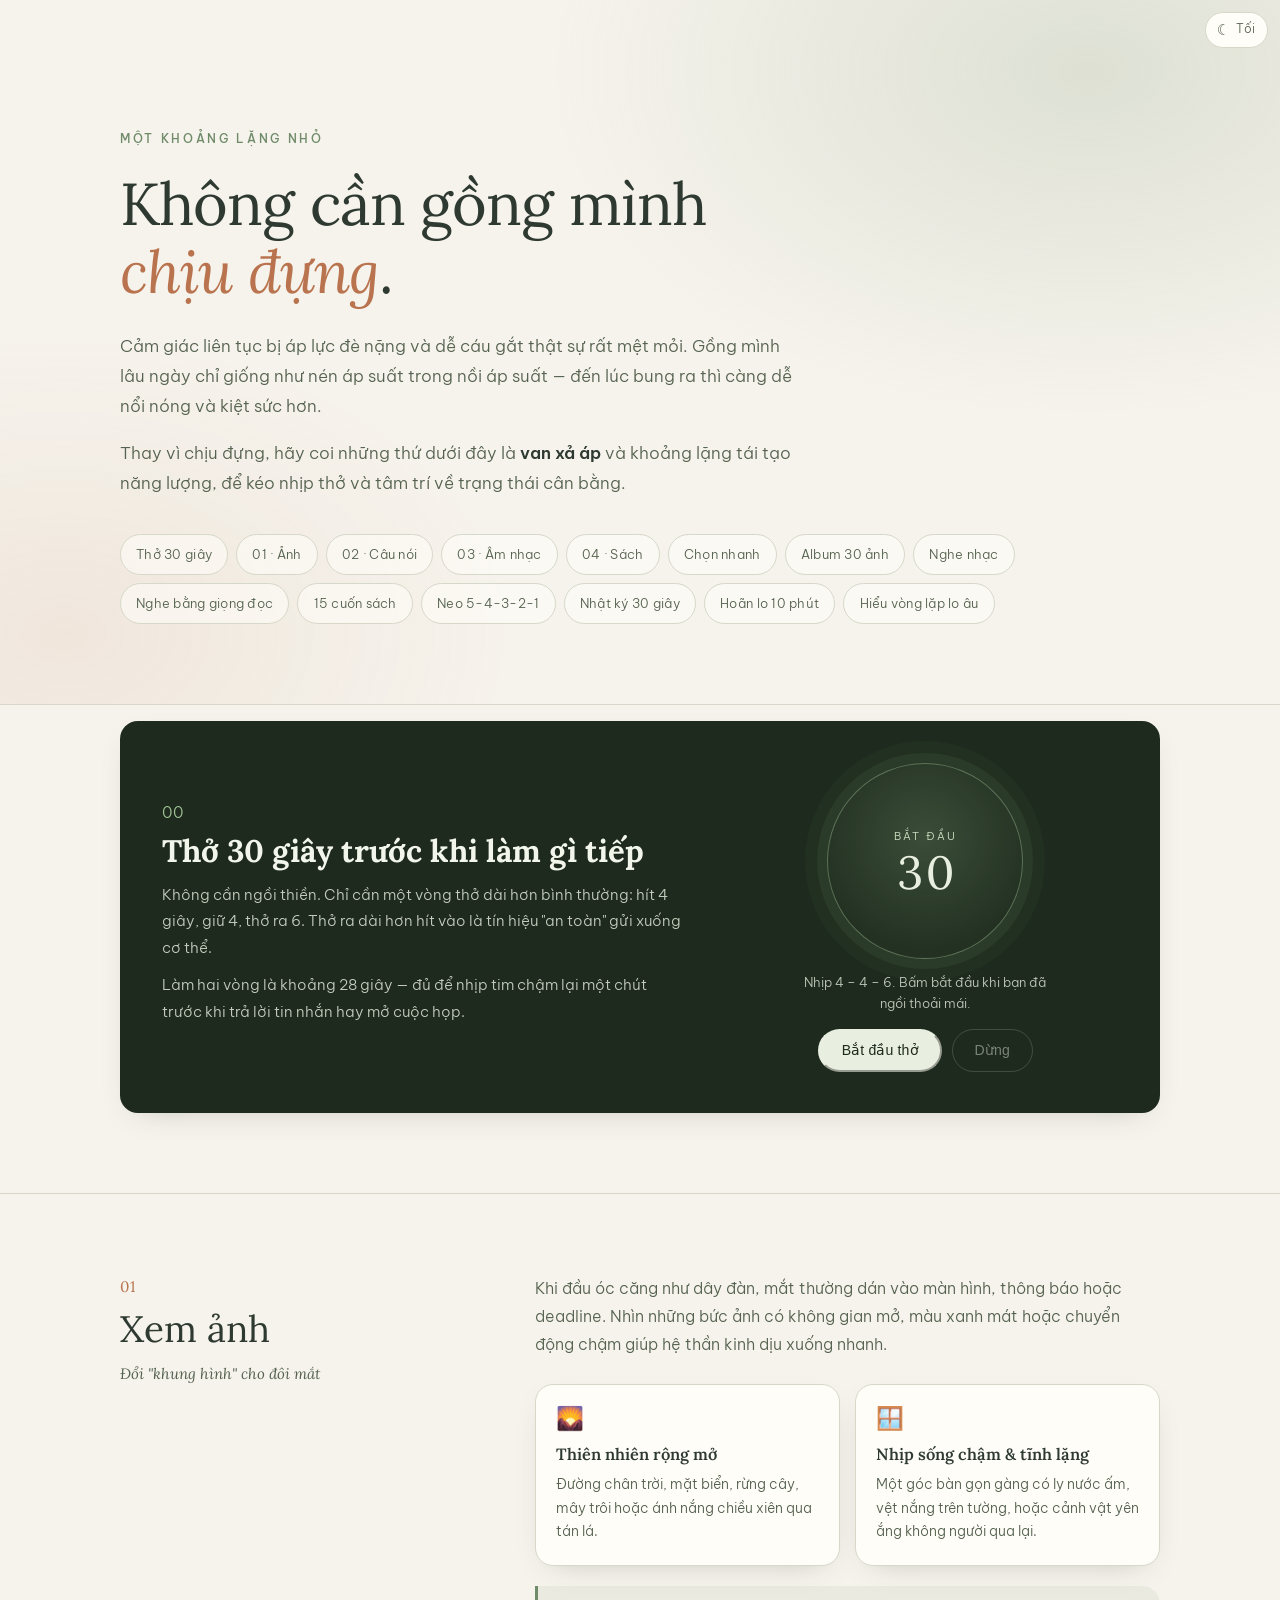
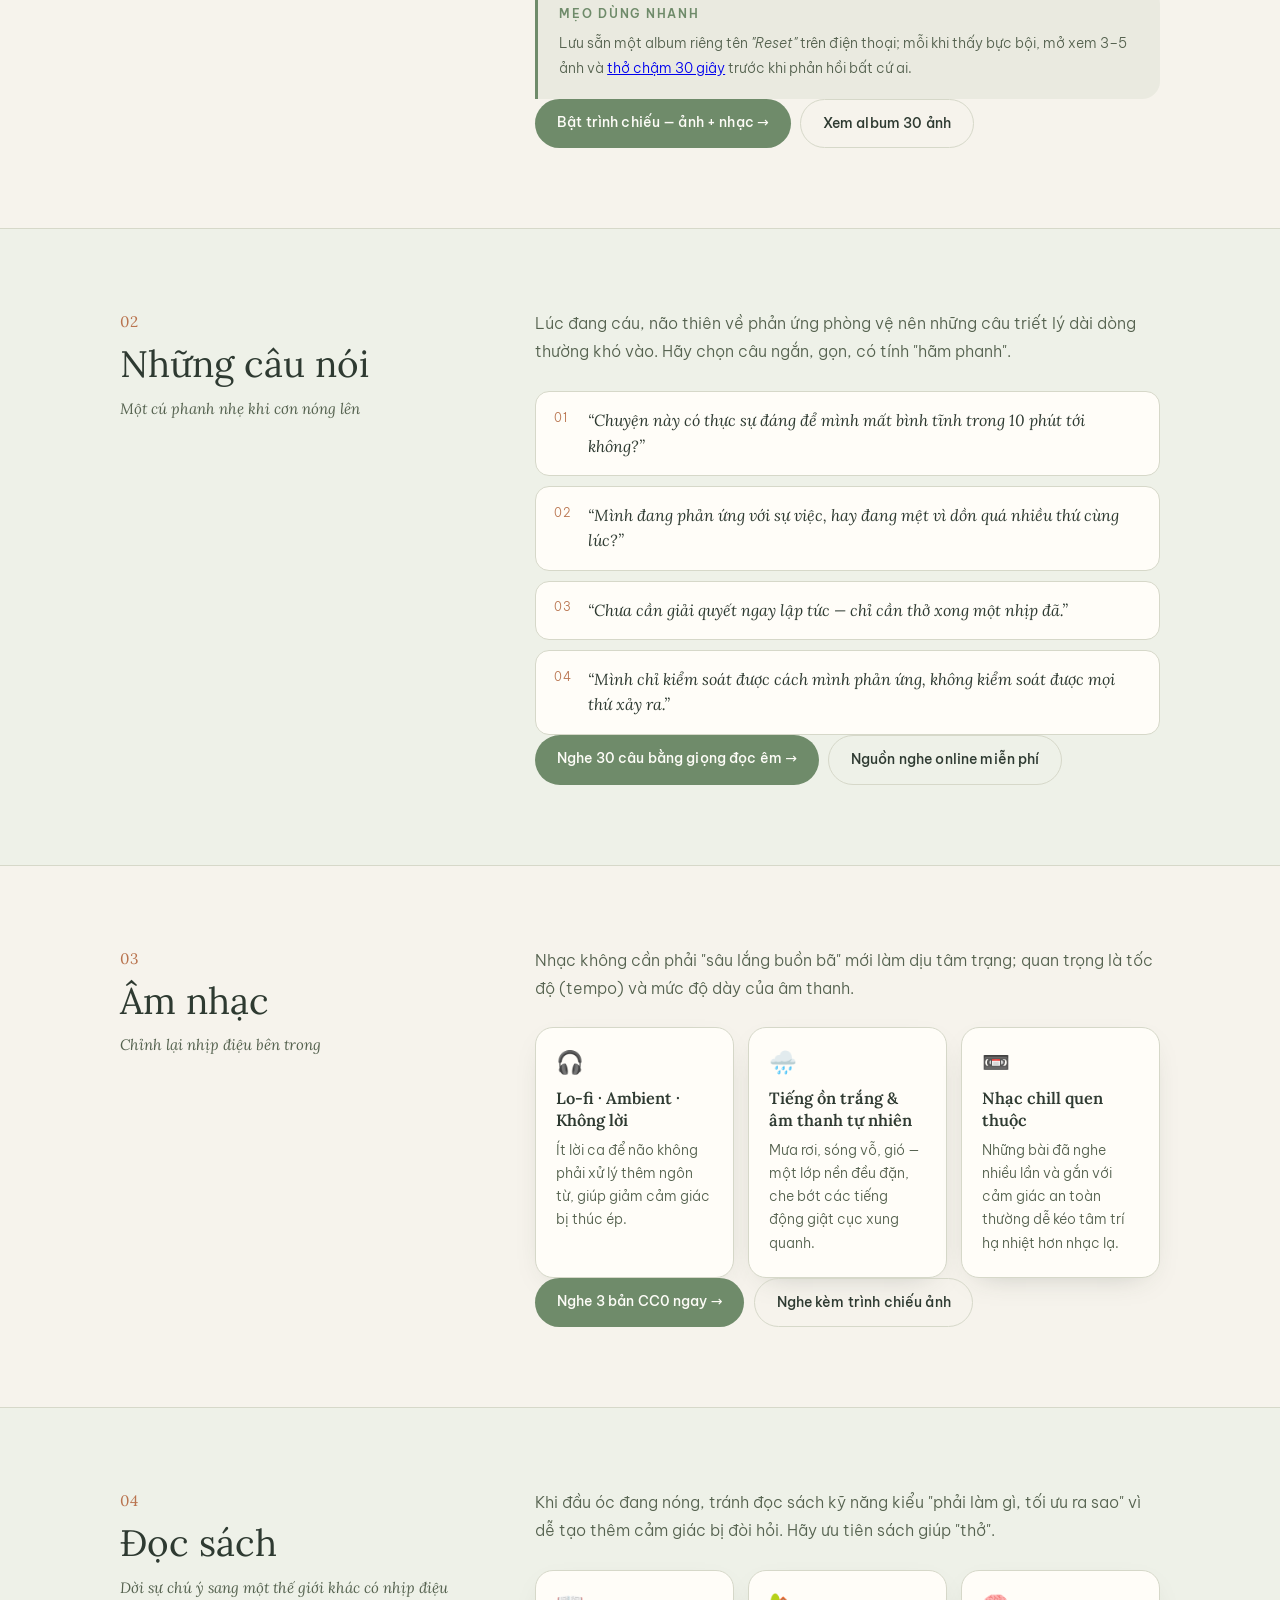
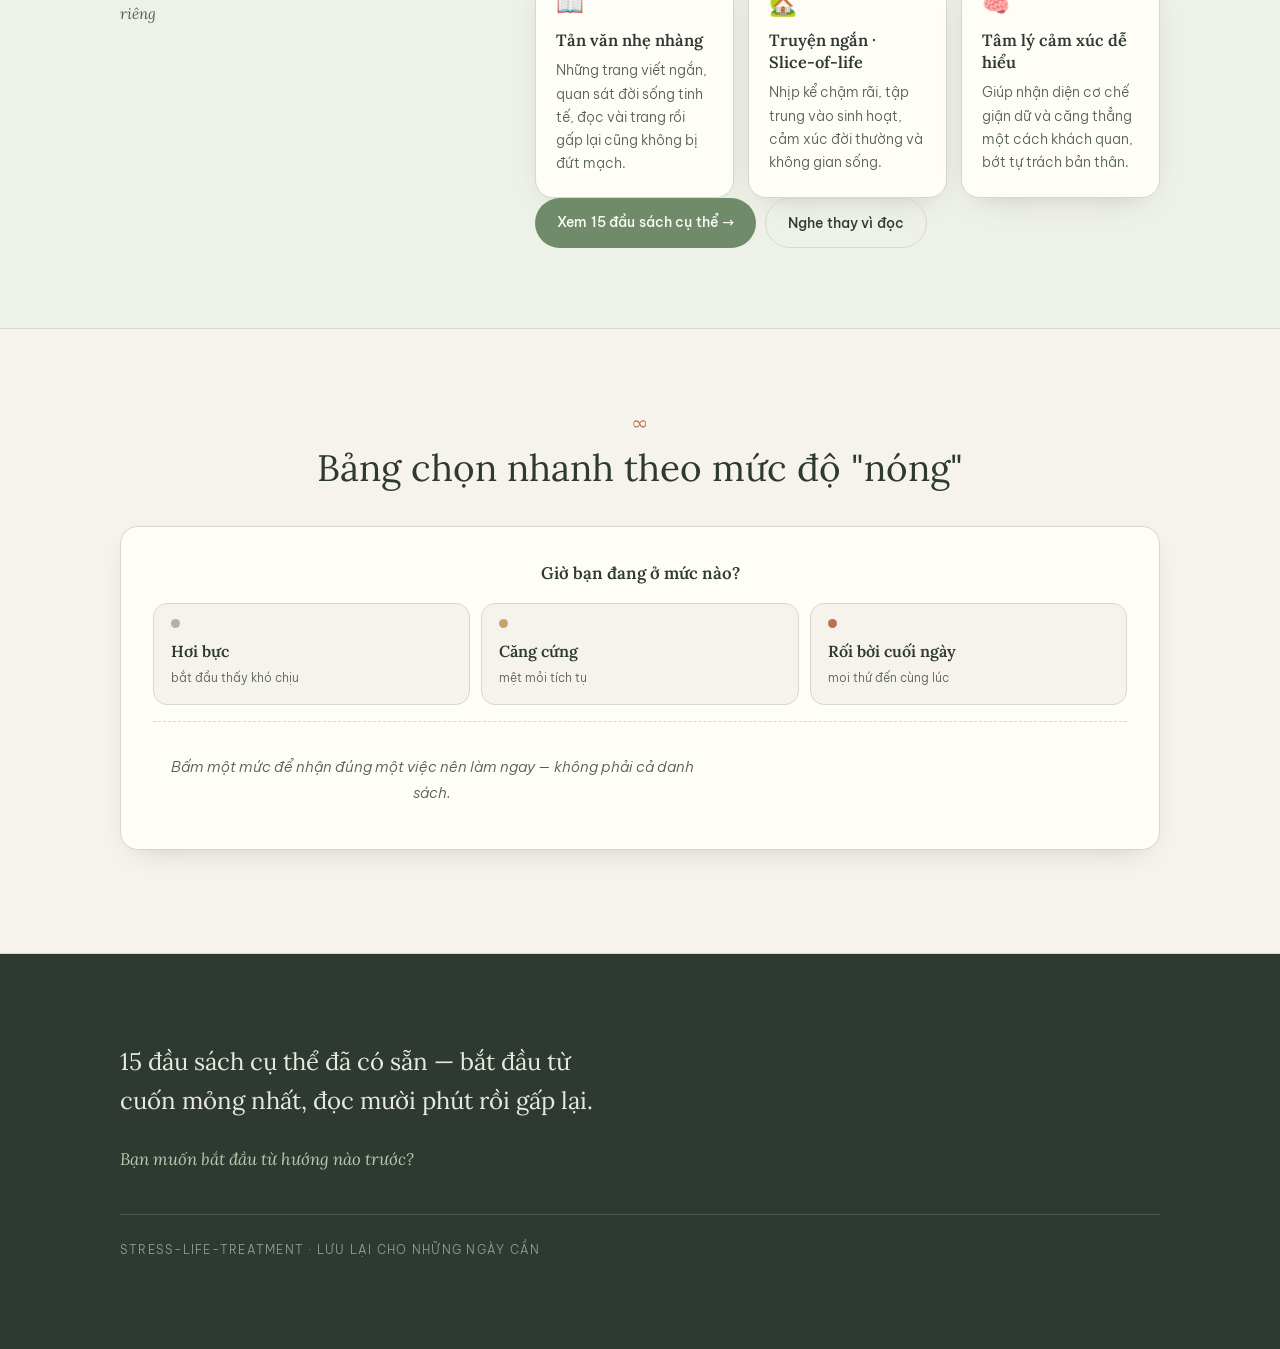
==== index.html @ c9728191 "Explain the anxiety loop, and which worries are worth acting on Trang giải thích lo bình thường khác" ====
<!DOCTYPE html>
<html lang="vi">
<head>
  <meta charset="UTF-8" />
  <meta name="viewport" content="width=device-width, initial-scale=1" />
  <title>Hạ nhiệt — 4 cách dịu lại khi áp lực đè nặng</title>
  <meta name="description" content="Ảnh, câu nói, âm nhạc và sách — bốn van xả áp nhẹ nhàng cho những ngày căng thẳng, dễ cáu gắt." />
  <link rel="icon" href="favicon.svg" type="image/svg+xml" />
  <link rel="canonical" href="https://lamminhthien.github.io/stress-life-treatment/" />
  <meta property="og:type" content="website" />
  <meta property="og:site_name" content="Hạ nhiệt" />
  <meta property="og:locale" content="vi_VN" />
  <meta property="og:title" content="Hạ nhiệt — 4 cách dịu lại khi áp lực đè nặng" />
  <meta property="og:description" content="Ảnh, câu nói, âm nhạc và sách — bốn van xả áp nhẹ nhàng cho những ngày căng thẳng, dễ cáu gắt." />
  <meta property="og:url" content="https://lamminhthien.github.io/stress-life-treatment/" />
  <meta property="og:image" content="https://lamminhthien.github.io/stress-life-treatment/og-image.png" />
  <meta property="og:image:width" content="1200" />
  <meta property="og:image:height" content="630" />
  <meta property="og:image:alt" content="Dấu chân trên bãi biển lúc chiều, phủ lớp tối nhẹ ở chân ảnh." />
  <meta name="twitter:card" content="summary_large_image" />
  <meta name="twitter:title" content="Hạ nhiệt — 4 cách dịu lại khi áp lực đè nặng" />
  <meta name="twitter:description" content="Ảnh, câu nói, âm nhạc và sách — bốn van xả áp nhẹ nhàng cho những ngày căng thẳng, dễ cáu gắt." />
  <meta name="twitter:image" content="https://lamminhthien.github.io/stress-life-treatment/og-image.png" />
  <script>
    (function () {
      var d = document.documentElement;
      d.className += " js";
      try {
        var t = localStorage.getItem("theme");
        if (t === "dark" || t === "light") d.setAttribute("data-theme", t);
      } catch (e) {}
    })();
  </script>
  <link rel="preconnect" href="https://fonts.googleapis.com" />
  <link rel="preconnect" href="https://fonts.gstatic.com" crossorigin />
  <link href="https://fonts.googleapis.com/css2?family=Lora:ital,wght@0,400;0,600;1,400&family=Be+Vietnam+Pro:wght@300;400;500;600&display=swap" rel="stylesheet" />
  <link rel="stylesheet" href="styles.css" />
</head>
<body>
  <a class="skip" href="#main">Tới nội dung</a>

  <button class="theme-toggle" type="button" data-theme-toggle aria-pressed="false" aria-label="Chuyển sang giao diện tối" title="Giao diện sáng đang bật">
    <span class="theme-icon" aria-hidden="true">☾</span>
    <span class="theme-text">Tối</span>
  </button>

  <header class="hero">
    <div class="wrap">
      <p class="eyebrow">Một khoảng lặng nhỏ</p>
      <h1>Không cần gồng mình<br /><em>chịu đựng</em>.</h1>
      <p class="lede">
        Cảm giác liên tục bị áp lực đè nặng và dễ cáu gắt thật sự rất mệt mỏi.
        Gồng mình lâu ngày chỉ giống như nén áp suất trong nồi áp suất — đến lúc bung ra
        thì càng dễ nổi nóng và kiệt sức hơn.
      </p>
      <p class="lede">
        Thay vì chịu đựng, hãy coi những thứ dưới đây là <strong>van xả áp</strong> và
        khoảng lặng tái tạo năng lượng, để kéo nhịp thở và tâm trí về trạng thái cân bằng.
      </p>
      <nav class="jump" aria-label="Mục lục">
        <a href="#tho">Thở 30 giây</a>
        <a href="#anh">01 · Ảnh</a>
        <a href="#cau-noi">02 · Câu nói</a>
        <a href="#nhac">03 · Âm nhạc</a>
        <a href="#sach">04 · Sách</a>
        <a href="#chon-nhanh">Chọn nhanh</a>
        <a href="album.html">Album 30 ảnh</a>
        <a href="music.html">Nghe nhạc</a>
        <a href="listen.html">Nghe bằng giọng đọc</a>
        <a href="books.html">15 cuốn sách</a>
        <a href="grounding.html">Neo 5-4-3-2-1</a>
        <a href="nhat-ky.html">Nhật ký 30 giây</a>
        <a href="hoan-lo.html">Hoãn lo 10 phút</a>
        <a href="hieu-lo-au.html">Hiểu vòng lặp lo âu</a>
      </nav>
    </div>
  </header>

  <main id="main">
    <section id="tho" class="section breath-section">
      <div class="wrap">
        <div class="breath-card" data-breath>
          <div class="breath-copy">
            <span class="num">00</span>
            <h2>Thở 30 giây trước khi làm gì tiếp</h2>
            <p>
              Không cần ngồi thiền. Chỉ cần một vòng thở dài hơn bình thường: hít 4 giây,
              giữ 4, thở ra 6. Thở ra dài hơn hít vào là tín hiệu "an toàn" gửi xuống cơ thể.
            </p>
            <p class="breath-hint">
              Làm hai vòng là khoảng 28 giây — đủ để nhịp tim chậm lại một chút trước khi
              trả lời tin nhắn hay mở cuộc họp.
            </p>
          </div>

          <div class="breath-stage">
            <div class="breath-circle" data-breath-circle data-phase="rest" aria-hidden="true">
              <span class="breath-word" data-breath-word>Bắt đầu</span>
              <span class="breath-count" data-breath-count>30</span>
            </div>
            <p class="breath-phase" data-breath-phase role="status" aria-live="polite">
              Nhịp 4 – 4 – 6. Bấm bắt đầu khi bạn đã ngồi thoải mái.
            </p>
            <div class="breath-actions">
              <button class="btn" type="button" data-breath-start>Bắt đầu thở</button>
              <button class="btn btn-soft" type="button" data-breath-stop disabled>Dừng</button>
            </div>
            <p class="breath-fallback">
              Không dùng được nút? Cứ đếm trong đầu: hít 4 — giữ 4 — thở 6, hai lần là đủ.
            </p>
          </div>
        </div>
      </div>
    </section>

    <section id="anh" class="section">
      <div class="wrap grid">
        <div class="section-head">
          <span class="num">01</span>
          <h2>Xem ảnh</h2>
          <p class="sub">Đổi "khung hình" cho đôi mắt</p>
        </div>
        <div class="section-body">
          <p>
            Khi đầu óc căng như dây đàn, mắt thường dán vào màn hình, thông báo hoặc deadline.
            Nhìn những bức ảnh có không gian mở, màu xanh mát hoặc chuyển động chậm giúp
            hệ thần kinh dịu xuống nhanh.
          </p>
          <ul class="cards">
            <li class="card">
              <span class="icon" aria-hidden="true">🌄</span>
              <h3>Thiên nhiên rộng mở</h3>
              <p>Đường chân trời, mặt biển, rừng cây, mây trôi hoặc ánh nắng chiều xiên qua tán lá.</p>
            </li>
            <li class="card">
              <span class="icon" aria-hidden="true">🪟</span>
              <h3>Nhịp sống chậm &amp; tĩnh lặng</h3>
              <p>Một góc bàn gọn gàng có ly nước ấm, vệt nắng trên tường, hoặc cảnh vật yên ắng không người qua lại.</p>
            </li>
          </ul>
          <aside class="tip">
            <strong>Mẹo dùng nhanh</strong>
            <p>
              Lưu sẵn một album riêng tên <em>"Reset"</em> trên điện thoại; mỗi khi thấy bực bội,
              mở xem 3–5 ảnh và <a href="#tho">thở chậm 30 giây</a> trước khi phản hồi bất cứ ai.
            </p>
          </aside>
          <p class="album-cta">
            <a class="btn" href="gallery.html">Bật trình chiếu — ảnh + nhạc →</a>
            <a class="btn btn-soft" href="album.html">Xem album 30 ảnh</a>
          </p>
        </div>
      </div>
    </section>

    <section id="cau-noi" class="section alt">
      <div class="wrap grid">
        <div class="section-head">
          <span class="num">02</span>
          <h2>Những câu nói</h2>
          <p class="sub">Một cú phanh nhẹ khi cơn nóng lên</p>
        </div>
        <div class="section-body">
          <p>
            Lúc đang cáu, não thiên về phản ứng phòng vệ nên những câu triết lý dài dòng thường
            khó vào. Hãy chọn câu ngắn, gọn, có tính "hãm phanh".
          </p>
          <ul class="quotes">
            <li>“Chuyện này có thực sự đáng để mình mất bình tĩnh trong 10 phút tới không?”</li>
            <li>“Mình đang phản ứng với sự việc, hay đang mệt vì dồn quá nhiều thứ cùng lúc?”</li>
            <li>“Chưa cần giải quyết ngay lập tức — chỉ cần thở xong một nhịp đã.”</li>
            <li>“Mình chỉ kiểm soát được cách mình phản ứng, không kiểm soát được mọi thứ xảy ra.”</li>
          </ul>
          <p class="album-cta">
            <a class="btn" href="listen.html">Nghe 30 câu bằng giọng đọc êm →</a>
            <a class="btn btn-soft" href="listen.html#nguon-nghe">Nguồn nghe online miễn phí</a>
          </p>
        </div>
      </div>
    </section>

    <section id="nhac" class="section">
      <div class="wrap grid">
        <div class="section-head">
          <span class="num">03</span>
          <h2>Âm nhạc</h2>
          <p class="sub">Chỉnh lại nhịp điệu bên trong</p>
        </div>
        <div class="section-body">
          <p>
            Nhạc không cần phải "sâu lắng buồn bã" mới làm dịu tâm trạng; quan trọng là
            tốc độ (tempo) và mức độ dày của âm thanh.
          </p>
          <ul class="cards three">
            <li class="card">
              <span class="icon" aria-hidden="true">🎧</span>
              <h3>Lo-fi · Ambient · Không lời</h3>
              <p>Ít lời ca để não không phải xử lý thêm ngôn từ, giúp giảm cảm giác bị thúc ép.</p>
            </li>
            <li class="card">
              <span class="icon" aria-hidden="true">🌧️</span>
              <h3>Tiếng ồn trắng &amp; âm thanh tự nhiên</h3>
              <p>Mưa rơi, sóng vỗ, gió — một lớp nền đều đặn, che bớt các tiếng động giật cục xung quanh.</p>
            </li>
            <li class="card">
              <span class="icon" aria-hidden="true">📼</span>
              <h3>Nhạc chill quen thuộc</h3>
              <p>Những bài đã nghe nhiều lần và gắn với cảm giác an toàn thường dễ kéo tâm trí hạ nhiệt hơn nhạc lạ.</p>
            </li>
          </ul>
          <p class="album-cta">
            <a class="btn" href="music.html">Nghe 3 bản CC0 ngay →</a>
            <a class="btn btn-soft" href="gallery.html">Nghe kèm trình chiếu ảnh</a>
          </p>
        </div>
      </div>
    </section>

    <section id="sach" class="section alt">
      <div class="wrap grid">
        <div class="section-head">
          <span class="num">04</span>
          <h2>Đọc sách</h2>
          <p class="sub">Dời sự chú ý sang một thế giới khác có nhịp điệu riêng</p>
        </div>
        <div class="section-body">
          <p>
            Khi đầu óc đang nóng, tránh đọc sách kỹ năng kiểu "phải làm gì, tối ưu ra sao" vì
            dễ tạo thêm cảm giác bị đòi hỏi. Hãy ưu tiên sách giúp "thở".
          </p>
          <ul class="cards three">
            <li class="card">
              <span class="icon" aria-hidden="true">📖</span>
              <h3>Tản văn nhẹ nhàng</h3>
              <p>Những trang viết ngắn, quan sát đời sống tinh tế, đọc vài trang rồi gấp lại cũng không bị đứt mạch.</p>
            </li>
            <li class="card">
              <span class="icon" aria-hidden="true">🏡</span>
              <h3>Truyện ngắn · Slice-of-life</h3>
              <p>Nhịp kể chậm rãi, tập trung vào sinh hoạt, cảm xúc đời thường và không gian sống.</p>
            </li>
            <li class="card">
              <span class="icon" aria-hidden="true">🧠</span>
              <h3>Tâm lý cảm xúc dễ hiểu</h3>
              <p>Giúp nhận diện cơ chế giận dữ và căng thẳng một cách khách quan, bớt tự trách bản thân.</p>
            </li>
          </ul>
          <p class="album-cta">
            <a class="btn" href="books.html">Xem 15 đầu sách cụ thể →</a>
            <a class="btn btn-soft" href="listen.html">Nghe thay vì đọc</a>
          </p>
        </div>
      </div>
    </section>

    <section id="chon-nhanh" class="section table-section">
      <div class="wrap">
        <div class="section-head center">
          <span class="num">∞</span>
          <h2>Bảng chọn nhanh theo mức độ "nóng"</h2>
        </div>

        <div class="picker" data-picker>
          <p class="picker-q" id="picker-q">Giờ bạn đang ở mức nào?</p>
          <div class="picker-btns" role="group" aria-labelledby="picker-q">
            <button class="pick" type="button" data-level="low" aria-pressed="false">
              <span class="dot low" aria-hidden="true"></span>
              <span class="pick-label">Hơi bực</span>
              <span class="pick-sub">bắt đầu thấy khó chịu</span>
            </button>
            <button class="pick" type="button" data-level="mid" aria-pressed="false">
              <span class="dot mid" aria-hidden="true"></span>
              <span class="pick-label">Căng cứng</span>
              <span class="pick-sub">mệt mỏi tích tụ</span>
            </button>
            <button class="pick" type="button" data-level="high" aria-pressed="false">
              <span class="dot high" aria-hidden="true"></span>
              <span class="pick-label">Rối bời cuối ngày</span>
              <span class="pick-sub">mọi thứ đến cùng lúc</span>
            </button>
          </div>

          <div class="picker-result" data-picker-result aria-live="polite">
            <p class="picker-placeholder">Bấm một mức để nhận đúng một việc nên làm ngay — không phải cả danh sách.</p>
          </div>
        </div>

        <template data-level-result="low">
          <p class="picker-kicker">Mức 1 · hơi bực</p>
          <h3>Thở 30 giây rồi hẵng trả lời</h3>
          <p>
            Cáu thường bùng lên trong khoảng 30 giây đầu. Đừng gõ tin nhắn vội —
            hít 4, giữ 4, thở 6 một vòng, rồi xem câu trả lời của mình có còn cần thiết không.
          </p>
          <p class="album-cta">
            <a class="btn" href="#tho">Thở 30 giây ngay →</a>
            <a class="btn btn-soft" href="listen.html">Nghe một câu "hãm phanh"</a>
          </p>
        </template>

        <template data-level-result="mid">
          <p class="picker-kicker">Mức 2 · căng cứng</p>
          <h3>Đổi khung hình cho mắt và tai</h3>
          <p>
            Khi đầu óc đã mệt, đọc thêm chữ chỉ làm nặng hơn. Bật nhạc không lời,
            để mắt nhìn thứ có không gian mở — 2 phút là đủ để nhịp thở xuống.
          </p>
          <p class="album-cta">
            <a class="btn" href="music.html">Nghe một bản CC0 →</a>
            <a class="btn btn-soft" href="gallery.html">Xem trình chiếu ảnh + nhạc</a>
          </p>
        </template>

        <template data-level-result="high">
          <p class="picker-kicker">Mức 3 · rối bời cuối ngày</p>
          <h3>Đọc vài trang, không cần hết chương</h3>
          <p>
            Đừng chọn sách dày hay sách kỹ năng lúc này. Mở một cuốn tản văn, đọc
            đúng ba trang, gấp lại. Mục tiêu chỉ là tách khỏi công việc, không phải học gì.
          </p>
          <p class="album-cta">
            <a class="btn" href="grounding.html">Neo lại 5-4-3-2-1 →</a>
            <a class="btn btn-soft" href="hoan-lo.html">Hoãn lo 10 phút</a>
            <a class="btn btn-soft" href="books.html">Chọn một cuốn mỏng</a>
            <a class="btn btn-soft" href="#tho">Thở 30 giây trước đã</a>
          </p>
        </template>

        <div class="table-scroll table-fallback">
          <table>
            <thead>
              <tr>
                <th scope="col">Mức độ căng thẳng</th>
                <th scope="col">Nên chọn gì?</th>
                <th scope="col">Mục tiêu</th>
              </tr>
            </thead>
            <tbody>
              <tr>
                <td data-label="Mức độ"><span class="dot low"></span>Hơi bực, bắt đầu thấy khó chịu</td>
                <td data-label="Nên chọn">Đọc 1–2 câu "hãm phanh" + thở sâu</td>
                <td data-label="Mục tiêu">Ngắt phản xạ cáu gắt trước khi nói/nhắn tin</td>
              </tr>
              <tr>
                <td data-label="Mức độ"><span class="dot mid"></span>Đầu óc căng cứng, mệt mỏi tích tụ</td>
                <td data-label="Nên chọn">Nghe nhạc không lời/ambient + xem ảnh thiên nhiên</td>
                <td data-label="Mục tiêu">Giảm kích thích giác quan, hạ nhịp căng thẳng</td>
              </tr>
              <tr>
                <td data-label="Mức độ"><span class="dot high"></span>Tâm trạng rối bời cuối ngày</td>
                <td data-label="Nên chọn">Đọc vài trang tản văn hoặc truyện nhịp chậm</td>
                <td data-label="Mục tiêu">Tách khỏi áp lực công việc/cuộc sống thường nhật</td>
              </tr>
            </tbody>
          </table>
        </div>
      </div>
    </section>
  </main>

  <footer class="footer">
    <div class="wrap">
      <p class="closing">
        15 đầu sách cụ thể đã có sẵn — bắt đầu từ cuốn mỏng nhất,
        đọc mười phút rồi gấp lại.
      </p>
      <p class="ask">Bạn muốn bắt đầu từ hướng nào trước?</p>
      <p class="sign">stress-life-treatment · lưu lại cho những ngày cần</p>
    </div>
  </footer>

  <script src="theme.js"></script>

  <script>
  (function () {
    var picker = document.querySelector("[data-picker]");
    if (!picker) return;

    var result = picker.querySelector("[data-picker-result]");
    var buttons = Array.prototype.slice.call(picker.querySelectorAll("[data-level]"));

    function choose(button) {
      var level = button.getAttribute("data-level");
      var template = document.querySelector('[data-level-result="' + level + '"]');
      if (!template) return;

      buttons.forEach(function (item) {
        item.setAttribute("aria-pressed", String(item === button));
      });

      result.textContent = "";
      result.appendChild(template.content.cloneNode(true));
    }

    buttons.forEach(function (button) {
      button.addEventListener("click", function () { choose(button); });
    });
  })();
  </script>

  <script>
  (function () {
    var root = document.querySelector("[data-breath]");
    if (!root) return;

    var circle = root.querySelector("[data-breath-circle]");
    var wordEl = root.querySelector("[data-breath-word]");
    var countEl = root.querySelector("[data-breath-count]");
    var phaseEl = root.querySelector("[data-breath-phase]");
    var startBtn = root.querySelector("[data-breath-start]");
    var stopBtn = root.querySelector("[data-breath-stop]");

    var CYCLE = [
      { key: "in", word: "Hít vào", seconds: 4 },
      { key: "hold", word: "Giữ", seconds: 4 },
      { key: "out", word: "Thở ra", seconds: 6 }
    ];
    var TOTAL = 30;

    var elapsed = 0;
    var timer = null;
    var lastKey = "";

    function phaseAt(t) {
      var cycle = 14;
      var at = t % cycle;
      if (at < 4) return { index: 0, left: 4 - at };
      if (at < 8) return { index: 1, left: 8 - at };
      return { index: 2, left: 14 - at };
    }

    function render() {
      var left = Math.max(0, TOTAL - elapsed);
      countEl.textContent = String(left);
      var at = phaseAt(elapsed);
      var phase = CYCLE[at.index];
      wordEl.textContent = phase.word;
      circle.setAttribute("data-phase", left === 0 ? "done" : phase.key);
      if (phase.key !== lastKey) {
        phaseEl.textContent = phase.word + " " + phase.seconds + " giây.";
        lastKey = phase.key;
      }
    }

    function stop(announce) {
      if (timer) clearInterval(timer);
      timer = null;
      startBtn.disabled = false;
      stopBtn.disabled = true;
      startBtn.textContent = elapsed > 0 && elapsed < TOTAL ? "Tiếp tục" : "Bắt đầu thở";
      if (announce) {
        phaseEl.textContent = "Đã dừng ở giây thứ " + elapsed + ". Bấm tiếp tục khi sẵn lòng.";
        wordEl.textContent = "Tạm dừng";
        circle.setAttribute("data-phase", "rest");
      }
    }

    function finish() {
      if (timer) clearInterval(timer);
      timer = null;
      wordEl.textContent = "Xong";
      countEl.textContent = "0";
      circle.setAttribute("data-phase", "done");
      phaseEl.textContent = "Đủ 30 giây. Vai hạ xuống một chút là được, không cần thêm.";
      startBtn.disabled = false;
      stopBtn.disabled = true;
      startBtn.textContent = "Làm lại 30 giây";
    }

    function start() {
      if (elapsed >= TOTAL) elapsed = 0;
      startBtn.disabled = true;
      stopBtn.disabled = false;
      lastKey = "";
      render();
      timer = setInterval(function () {
        elapsed += 1;
        if (elapsed >= TOTAL) { elapsed = TOTAL; render(); finish(); return; }
        render();
      }, 1000);
    }

    startBtn.addEventListener("click", start);
    stopBtn.addEventListener("click", function () { stop(true); });

    document.addEventListener("visibilitychange", function () {
      if (document.hidden && timer) stop(true);
    });
  })();
  </script>
</body>
</html>
---- styles.css ----
:root {
  color-scheme: light;
  --bg: #f6f3ec;
  --bg-alt: #eef1e8;
  --ink: #2e3a31;
  --ink-soft: #55624f;
  --line: #d6d8c9;
  --accent: #6f8b6a;
  --accent-warm: #b9744f;
  --card: #fffdf8;
  --footer-bg: #2e3a31;
  --footer-ink: #e8e9df;
  --footer-accent: #b8c8ac;
  --btn-bg: #6f8b6a;
  --btn-bg-hover: #5c7658;
  --btn-ink: #fdfcf7;
  --invert-ink: #f6f3ec;
  --radius: 18px;
  --shadow: 0 10px 30px -18px rgba(46, 58, 49, 0.35);
}

/* Bảng màu tối: tự theo cài đặt máy, hoặc do nút chuyển ghi đè. */

@media (prefers-color-scheme: dark) {
  :root:not([data-theme="light"]) {
    color-scheme: dark;
    --bg: #12160f;
    --bg-alt: #171c14;
    --ink: #e6e9dc;
    --ink-soft: #b0baa5;
    --line: #30382b;
    --accent: #9dbf92;
    --accent-warm: #d59d78;
    --card: #1a2016;
    --footer-bg: #0b0f09;
    --footer-ink: #dfe6d4;
    --footer-accent: #a9c19c;
    --btn-bg: #8fb084;
    --btn-bg-hover: #a4c296;
    --btn-ink: #10160e;
    --invert-ink: #12160f;
    --shadow: 0 10px 30px -18px rgba(0, 0, 0, 0.75);
  }
}

:root[data-theme="dark"] {
  color-scheme: dark;
  --bg: #12160f;
  --bg-alt: #171c14;
  --ink: #e6e9dc;
  --ink-soft: #b0baa5;
  --line: #30382b;
  --accent: #9dbf92;
  --accent-warm: #d59d78;
  --card: #1a2016;
  --footer-bg: #0b0f09;
  --footer-ink: #dfe6d4;
  --footer-accent: #a9c19c;
  --btn-bg: #8fb084;
  --btn-bg-hover: #a4c296;
  --btn-ink: #10160e;
  --invert-ink: #12160f;
  --shadow: 0 10px 30px -18px rgba(0, 0, 0, 0.75);
}

* { box-sizing: border-box; }

html { scroll-behavior: smooth; }

body {
  margin: 0;
  background: var(--bg);
  color: var(--ink);
  font-family: "Be Vietnam Pro", system-ui, -apple-system, sans-serif;
  font-weight: 300;
  line-height: 1.75;
  -webkit-font-smoothing: antialiased;
}

.wrap {
  width: min(1040px, calc(100% - 2.5rem));
  margin-inline: auto;
}

.skip {
  position: absolute;
  left: -999px;
  top: 0;
  background: var(--ink);
  color: var(--invert-ink);
  padding: 0.6rem 1rem;
  z-index: 10;
}
.skip:focus { left: 1rem; top: 1rem; }

/* ---------- Hero ---------- */

.hero {
  position: relative;
  padding: clamp(4rem, 12vw, 8rem) 0 clamp(3rem, 7vw, 5rem);
  background:
    radial-gradient(60% 70% at 85% 10%, rgba(111, 139, 106, 0.18), transparent 70%),
    radial-gradient(50% 60% at 5% 90%, rgba(185, 116, 79, 0.10), transparent 70%),
    var(--bg);
  border-bottom: 1px solid var(--line);
}

.eyebrow {
  margin: 0 0 1.25rem;
  font-size: 0.76rem;
  letter-spacing: 0.22em;
  text-transform: uppercase;
  color: var(--accent);
  font-weight: 500;
}

.hero h1 {
  font-family: "Lora", Georgia, serif;
  font-weight: 400;
  font-size: clamp(2.1rem, 6vw, 3.7rem);
  line-height: 1.15;
  letter-spacing: -0.015em;
  margin: 0 0 1.6rem;
  max-width: 16ch;
}

.hero h1 em {
  font-style: italic;
  color: var(--accent-warm);
}

.lede {
  max-width: 62ch;
  color: var(--ink-soft);
  font-size: clamp(1rem, 1.6vw, 1.08rem);
  margin: 0 0 1rem;
}

.lede strong {
  font-weight: 600;
  color: var(--ink);
}

.jump {
  display: flex;
  flex-wrap: wrap;
  gap: 0.5rem;
  margin-top: 2.25rem;
}

.jump a {
  display: inline-block;
  padding: 0.5rem 0.95rem;
  border: 1px solid var(--line);
  border-radius: 999px;
  background: rgba(255, 253, 248, 0.6);
  color: var(--ink-soft);
  font-size: 0.82rem;
  letter-spacing: 0.02em;
  text-decoration: none;
  transition: background 0.25s, color 0.25s, border-color 0.25s;
}

.jump a:hover {
  background: var(--ink);
  border-color: var(--ink);
  color: var(--invert-ink);
}

/* ---------- Sections ---------- */

.section {
  padding: clamp(3rem, 7vw, 5rem) 0;
  border-bottom: 1px solid var(--line);
  scroll-margin-top: 1rem;
}

.section.alt { background: var(--bg-alt); }

.grid {
  display: grid;
  grid-template-columns: minmax(0, 0.9fr) minmax(0, 1.6fr);
  gap: clamp(1.5rem, 5vw, 4rem);
  align-items: start;
}

.section-head .num {
  display: block;
  font-family: "Lora", Georgia, serif;
  font-size: 0.95rem;
  color: var(--accent-warm);
  letter-spacing: 0.08em;
  margin-bottom: 0.4rem;
}

.section-head h2 {
  font-family: "Lora", Georgia, serif;
  font-weight: 400;
  font-size: clamp(1.6rem, 3.4vw, 2.3rem);
  line-height: 1.2;
  margin: 0 0 0.6rem;
}

.section-head .sub {
  margin: 0;
  color: var(--ink-soft);
  font-size: 0.94rem;
  font-style: italic;
  font-family: "Lora", Georgia, serif;
}

.section-head.center { text-align: center; margin-bottom: 2.25rem; }
.section-head.center .num { font-size: 1.1rem; }

.section-body > p {
  margin-top: 0;
  color: var(--ink-soft);
  max-width: 66ch;
}

/* ---------- Cards ---------- */

.cards {
  list-style: none;
  margin: 1.6rem 0 0;
  padding: 0;
  display: grid;
  grid-template-columns: repeat(2, minmax(0, 1fr));
  gap: 0.9rem;
}

.cards.three { grid-template-columns: repeat(3, minmax(0, 1fr)); }

.card {
  background: var(--card);
  border: 1px solid var(--line);
  border-radius: var(--radius);
  padding: 1.35rem 1.25rem;
  box-shadow: var(--shadow);
  transition: transform 0.3s ease, box-shadow 0.3s ease;
}

.card:hover {
  transform: translateY(-3px);
  box-shadow: 0 16px 34px -18px rgba(46, 58, 49, 0.4);
}

.card .icon {
  display: inline-block;
  font-size: 1.4rem;
  line-height: 1;
  margin-bottom: 0.85rem;
}

.card h3 {
  font-family: "Lora", Georgia, serif;
  font-weight: 600;
  font-size: 1.02rem;
  line-height: 1.35;
  margin: 0 0 0.5rem;
}

.card p {
  margin: 0;
  font-size: 0.88rem;
  line-height: 1.65;
  color: var(--ink-soft);
}

/* ---------- Tip ---------- */

.tip {
  margin-top: 1.25rem;
  padding: 1.1rem 1.3rem;
  border-left: 3px solid var(--accent);
  background: rgba(111, 139, 106, 0.09);
  border-radius: 0 var(--radius) var(--radius) 0;
}

.tip strong {
  display: block;
  font-size: 0.78rem;
  letter-spacing: 0.14em;
  text-transform: uppercase;
  color: var(--accent);
  font-weight: 600;
  margin-bottom: 0.35rem;
}

.tip p { margin: 0; font-size: 0.9rem; color: var(--ink-soft); }

/* ---------- Quotes ---------- */

.quotes {
  list-style: none;
  margin: 1.6rem 0 0;
  padding: 0;
  display: grid;
  gap: 0.6rem;
  counter-reset: q;
}

.quotes li {
  counter-increment: q;
  position: relative;
  background: var(--card);
  border: 1px solid var(--line);
  border-radius: 14px;
  padding: 1rem 1.2rem 1rem 3.2rem;
  font-family: "Lora", Georgia, serif;
  font-style: italic;
  font-size: 1rem;
  line-height: 1.6;
}

.quotes li::before {
  content: counter(q, decimal-leading-zero);
  position: absolute;
  left: 1.1rem;
  top: 1.05rem;
  font-family: "Be Vietnam Pro", sans-serif;
  font-style: normal;
  font-size: 0.72rem;
  letter-spacing: 0.06em;
  color: var(--accent-warm);
}

/* ---------- Table ---------- */

.table-scroll {
  overflow-x: auto;
  border: 1px solid var(--line);
  border-radius: var(--radius);
  background: var(--card);
  box-shadow: var(--shadow);
}

table {
  width: 100%;
  border-collapse: collapse;
  min-width: 640px;
  font-size: 0.9rem;
}

thead th {
  text-align: left;
  padding: 1rem 1.15rem;
  background: rgba(111, 139, 106, 0.12);
  font-family: "Be Vietnam Pro", sans-serif;
  font-weight: 600;
  font-size: 0.76rem;
  letter-spacing: 0.12em;
  text-transform: uppercase;
  color: var(--ink);
  border-bottom: 1px solid var(--line);
}

tbody td {
  padding: 1.05rem 1.15rem;
  border-bottom: 1px solid var(--line);
  color: var(--ink-soft);
  vertical-align: top;
  line-height: 1.6;
}

tbody tr:last-child td { border-bottom: 0; }
tbody tr:hover { background: rgba(111, 139, 106, 0.05); }

tbody td:first-child {
  color: var(--ink);
  font-weight: 400;
}

.dot {
  display: inline-block;
  width: 9px;
  height: 9px;
  border-radius: 50%;
  margin-right: 0.55rem;
  position: relative;
  top: -1px;
}

.dot.low { background: #a8b89a; }
.dot.mid { background: #c9a26b; }
.dot.high { background: var(--accent-warm); }

/* ---------- Footer ---------- */

.footer {
  padding: clamp(3rem, 8vw, 5.5rem) 0;
  background: var(--footer-bg);
  color: var(--footer-ink);
  transition: background 0.3s ease, color 0.3s ease;
}

.footer .closing {
  font-family: "Lora", Georgia, serif;
  font-size: clamp(1.1rem, 2.4vw, 1.5rem);
  line-height: 1.65;
  max-width: 34ch;
  margin: 0 0 1.5rem;
}

.footer .ask {
  font-family: "Lora", Georgia, serif;
  font-style: italic;
  color: var(--footer-accent);
  font-size: 1.05rem;
  margin: 0 0 2.5rem;
}

.footer .sign {
  margin: 0;
  padding-top: 1.5rem;
  border-top: 1px solid rgba(232, 233, 223, 0.18);
  font-size: 0.78rem;
  letter-spacing: 0.1em;
  text-transform: uppercase;
  color: rgba(232, 233, 223, 0.55);
}

/* ---------- Responsive ---------- */

@media (max-width: 820px) {
  .grid { grid-template-columns: 1fr; }
  .cards, .cards.three { grid-template-columns: 1fr; }
  .hero h1 { max-width: none; }
}

@media (max-width: 560px) {
  .wrap { width: calc(100% - 1.75rem); }
  table { min-width: 0; }
  thead { display: none; }
  tbody tr {
    display: block;
    padding: 0.9rem 0.2rem;
    border-bottom: 1px solid var(--line);
  }
  tbody tr:last-child { border-bottom: 0; }
  tbody td {
    display: block;
    padding: 0.25rem 1rem;
    border: 0;
  }
  tbody td::before {
    content: attr(data-label);
    display: block;
    font-size: 0.68rem;
    letter-spacing: 0.12em;
    text-transform: uppercase;
    color: var(--accent);
    margin-bottom: 0.15rem;
  }
  tbody td:first-child { padding-top: 0.55rem; }
  tbody tr:hover { background: transparent; }
}

@media (prefers-reduced-motion: reduce) {
  html { scroll-behavior: auto; }
  .card { transition: none; }
  .card:hover { transform: none; }
}

/* ---------- Album page ---------- */

.album-hero {
  position: relative;
  padding: clamp(2.5rem, 8vw, 5rem) 0 clamp(2rem, 5vw, 3.5rem);
  background:
    radial-gradient(55% 65% at 80% 0%, rgba(111, 139, 106, 0.16), transparent 70%),
    var(--bg);
  border-bottom: 1px solid var(--line);
}

.back {
  display: inline-block;
  margin-bottom: 2rem;
  color: var(--ink-soft);
  text-decoration: none;
  font-size: 0.82rem;
  letter-spacing: 0.03em;
  border-bottom: 1px solid transparent;
  transition: color 0.25s, border-color 0.25s;
}

.back:hover { color: var(--ink); border-color: var(--ink); }

.album-hero h1 {
  font-family: "Lora", Georgia, serif;
  font-weight: 400;
  font-size: clamp(2rem, 5.5vw, 3.3rem);
  line-height: 1.15;
  letter-spacing: -0.015em;
  margin: 0 0 1.4rem;
  max-width: 18ch;
}

.album-hero h1 em { font-style: italic; color: var(--accent-warm); }

.album-group {
  padding: clamp(2.5rem, 6vw, 4.5rem) 0 0.5rem;
  scroll-margin-top: 1rem;
}

.album-group + .album-group { border-top: 1px solid var(--line); }

.album-head {
  width: min(1040px, calc(100% - 2.5rem));
  margin: 0 auto 1.75rem;
}

.album-head h2 {
  font-family: "Lora", Georgia, serif;
  font-weight: 400;
  font-size: clamp(1.45rem, 3.2vw, 2rem);
  margin: 0 0 0.35rem;
}

.album-head p {
  margin: 0;
  color: var(--ink-soft);
  font-size: 0.92rem;
  max-width: 60ch;
}

.gallery {
  display: grid;
  grid-template-columns: repeat(3, minmax(0, 1fr));
  gap: clamp(0.6rem, 1.6vw, 1.1rem);
  width: min(1200px, calc(100% - 2.5rem));
  margin: 0 auto;
}

.shot {
  margin: 0;
  background: var(--card);
  border: 1px solid var(--line);
  border-radius: 14px;
  overflow: hidden;
  box-shadow: var(--shadow);
}

.shot > a {
  display: block;
  aspect-ratio: 4 / 3;
  overflow: hidden;
  background: var(--bg-alt);
}

.shot img {
  display: block;
  width: 100%;
  height: 100%;
  object-fit: cover;
  transition: transform 0.6s ease;
}

.shot:hover img { transform: scale(1.035); }

.shot figcaption {
  padding: 0.8rem 0.9rem 0.9rem;
  display: flex;
  flex-direction: column;
  gap: 0.15rem;
}

.shot-title {
  font-family: "Lora", Georgia, serif;
  font-size: 0.95rem;
  font-weight: 600;
  line-height: 1.35;
}

.shot-cap {
  font-size: 0.8rem;
  line-height: 1.55;
  color: var(--ink-soft);
}

.shot .credit {
  margin-top: 0.4rem;
  font-size: 0.66rem;
  letter-spacing: 0.04em;
  color: var(--accent);
  text-decoration: none;
}

.shot .credit:hover { text-decoration: underline; }

.album-page .footer { margin-top: clamp(3rem, 7vw, 5rem); }

@media (max-width: 820px) {
  .gallery { grid-template-columns: repeat(2, minmax(0, 1fr)); }
}

@media (max-width: 520px) {
  .gallery { grid-template-columns: 1fr; }
  .album-head { width: calc(100% - 1.75rem); }
  .album-head, .gallery { width: calc(100% - 1.75rem); }
}

@media (prefers-reduced-motion: reduce) {
  .shot img, .shot:hover img { transition: none; transform: none; }
}

/* ---------- Album CTA ---------- */

.album-cta { margin: 1.4rem 0 0; }

.btn {
  display: inline-block;
  padding: 0.72rem 1.35rem;
  border-radius: 999px;
  background: var(--btn-bg);
  color: var(--btn-ink);
  font-size: 0.88rem;
  font-weight: 500;
  letter-spacing: 0.01em;
  text-decoration: none;
  transition: background 0.25s, transform 0.25s;
}

.btn:hover { background: var(--btn-bg-hover); transform: translateY(-1px); }

/* ---------- Trình chiếu (gallery mode) ---------- */

body.gallery-page {
  background: #0c110e;
  color: #f3f0e6;
  height: 100dvh;
  overflow: hidden;
}

.sr-only {
  position: absolute;
  width: 1px; height: 1px;
  padding: 0; margin: -1px;
  overflow: hidden;
  clip: rect(0 0 0 0);
  white-space: nowrap;
  border: 0;
}

.stage {
  position: fixed;
  inset: 0;
  overflow: hidden;
  isolation: isolate;
}

.slides { position: absolute; inset: 0; }

.slide {
  position: absolute;
  inset: 0;
  display: grid;
  place-items: center;
  background: #0c110e center / cover no-repeat;
  opacity: 0;
  visibility: hidden;
  transition: opacity 1.1s ease, visibility 0s linear 1.1s;
}

.slide.is-active {
  opacity: 1;
  visibility: visible;
  transition: opacity 1.1s ease, visibility 0s;
}

.slide img {
  width: 100%;
  height: 100%;
  object-fit: contain;
  transform-origin: center;
}

.slide.is-active img { animation: kenburns var(--dur, 9s) linear both; }

.stage.paused .slide.is-active img { animation-play-state: paused; }

@keyframes kenburns {
  from { transform: scale(1.055); }
  to { transform: scale(1); }
}

.shade {
  position: absolute;
  inset: 0;
  pointer-events: none;
  background:
    linear-gradient(to bottom, rgba(8, 12, 10, 0.62), transparent 22%),
    linear-gradient(to top, rgba(8, 12, 10, 0.88), rgba(8, 12, 10, 0.25) 38%, transparent 62%);
}

.g-bar {
  position: absolute;
  top: 0; left: 0; right: 0;
  z-index: 6;
  display: flex;
  align-items: center;
  gap: 1rem;
  padding: calc(1rem + env(safe-area-inset-top)) clamp(1rem, 3vw, 2rem) 1rem;
}

.g-back {
  color: rgba(243, 240, 230, 0.82);
  text-decoration: none;
  font-size: 0.85rem;
  letter-spacing: 0.02em;
  padding: 0.4rem 0.75rem;
  border-radius: 999px;
  border: 1px solid rgba(243, 240, 230, 0.22);
  transition: background 0.25s, color 0.25s;
}

.g-back:hover { background: rgba(243, 240, 230, 0.1); color: #fff; }

.g-count {
  margin: 0;
  font-size: 0.78rem;
  letter-spacing: 0.14em;
  color: rgba(243, 240, 230, 0.7);
  font-variant-numeric: tabular-nums;
}

.g-music {
  margin-left: auto;
  display: inline-flex;
  align-items: center;
  gap: 0.5rem;
  max-width: 60vw;
  padding: 0.42rem 0.85rem;
  border-radius: 999px;
  border: 1px solid rgba(243, 240, 230, 0.24);
  background: rgba(12, 17, 14, 0.45);
  backdrop-filter: blur(10px);
  -webkit-backdrop-filter: blur(10px);
  color: rgba(243, 240, 230, 0.85);
  font: inherit;
  font-size: 0.78rem;
  cursor: pointer;
  transition: background 0.25s, border-color 0.25s;
}

.g-music:hover { background: rgba(243, 240, 230, 0.12); }
.g-music.is-on { border-color: rgba(178, 205, 168, 0.55); color: #e9f1e2; }

.g-eq { display: inline-flex; align-items: flex-end; gap: 2px; height: 12px; }
.g-eq i {
  width: 2px;
  height: 4px;
  background: currentColor;
  border-radius: 1px;
  opacity: 0.55;
}
.g-music.is-on .g-eq i { animation: eq 1.1s ease-in-out infinite; opacity: 1; }
.g-music.is-on .g-eq i:nth-child(2) { animation-delay: 0.18s; }
.g-music.is-on .g-eq i:nth-child(3) { animation-delay: 0.36s; }

@keyframes eq {
  0%, 100% { height: 3px; }
  50% { height: 12px; }
}

.g-info {
  position: absolute;
  left: clamp(1rem, 3.5vw, 2.6rem);
  bottom: clamp(1.4rem, 4vw, 2.6rem);
  z-index: 6;
  max-width: min(30rem, 62vw);
  padding-right: 0.5rem;
}

.g-group {
  margin: 0 0 0.35rem;
  font-size: 0.7rem;
  letter-spacing: 0.2em;
  text-transform: uppercase;
  color: #b9d0ae;
}

.g-title {
  font-family: "Lora", Georgia, serif;
  font-weight: 400;
  font-size: clamp(1.5rem, 4vw, 2.4rem);
  line-height: 1.2;
  margin: 0 0 0.45rem;
  text-shadow: 0 2px 18px rgba(0, 0, 0, 0.55);
}

.g-cap {
  margin: 0;
  font-size: 0.9rem;
  line-height: 1.6;
  color: rgba(243, 240, 230, 0.78);
  text-shadow: 0 1px 12px rgba(0, 0, 0, 0.6);
}

.g-credit {
  display: inline-block;
  margin-top: 0.55rem;
  font-size: 0.66rem;
  letter-spacing: 0.06em;
  color: rgba(243, 240, 230, 0.72);
  text-decoration: none;
}

.g-credit:hover { color: rgba(243, 240, 230, 0.85); }

.g-controls {
  position: absolute;
  right: clamp(1rem, 3vw, 2rem);
  bottom: calc(clamp(1rem, 3vw, 2rem) + env(safe-area-inset-bottom));
  z-index: 6;
  display: flex;
  flex-wrap: wrap;
  justify-content: flex-end;
  align-items: center;
  gap: 0.5rem;
  max-width: 46vw;
}

.g-btn {
  width: 46px;
  height: 46px;
  display: grid;
  place-items: center;
  border-radius: 50%;
  border: 1px solid rgba(243, 240, 230, 0.26);
  background: rgba(12, 17, 14, 0.42);
  backdrop-filter: blur(10px);
  -webkit-backdrop-filter: blur(10px);
  color: #f3f0e6;
  font-size: 1rem;
  line-height: 1;
  cursor: pointer;
  transition: background 0.2s, transform 0.2s;
}

.g-btn:hover { background: rgba(243, 240, 230, 0.16); }
.g-btn:active { transform: scale(0.96); }
.g-btn-main { font-size: 0.8rem; }
.g-btn-track { font-size: 0.9rem; }

.g-progress {
  flex-basis: 100%;
  height: 3px;
  border-radius: 3px;
  background: rgba(243, 240, 230, 0.22);
  overflow: hidden;
}

.g-progress i {
  display: block;
  height: 100%;
  width: 0;
  background: #d9e6cf;
  border-radius: 3px;
}

.g-start {
  position: absolute;
  inset: 0;
  z-index: 9;
  display: grid;
  place-items: center;
  padding: clamp(1rem, 4vw, 2rem);
  background: radial-gradient(70% 70% at 50% 40%, rgba(20, 30, 23, 0.82), rgba(6, 9, 7, 0.94));
  transition: opacity 0.6s ease;
  overflow-y: auto;
}

.g-start.is-gone {
  opacity: 0;
  pointer-events: none;
  visibility: hidden;
  transition: opacity 0.6s ease, visibility 0s linear 0.6s;
}

.g-card {
  width: min(560px, 100%);
  padding: clamp(1.6rem, 4vw, 2.6rem);
  border-radius: 22px;
  border: 1px solid rgba(243, 240, 230, 0.14);
  background: rgba(18, 25, 20, 0.72);
  backdrop-filter: blur(16px);
  -webkit-backdrop-filter: blur(16px);
  box-shadow: 0 30px 80px -40px rgba(0, 0, 0, 0.9);
}

.g-card .eyebrow { color: #b9d0ae; }

.g-card h1 {
  font-family: "Lora", Georgia, serif;
  font-weight: 400;
  font-size: clamp(1.8rem, 5.5vw, 2.6rem);
  line-height: 1.18;
  letter-spacing: -0.015em;
  margin: 0 0 1rem;
}

.g-card h1 em { font-style: italic; color: #e0b18f; }

.g-lede {
  margin: 0 0 1.6rem;
  font-size: 0.95rem;
  line-height: 1.75;
  color: rgba(243, 240, 230, 0.78);
}

.g-card .btn { border: 1px solid transparent; cursor: pointer; font-family: inherit; }

.g-ghost {
  margin-left: 0.5rem;
  padding: 0.72rem 1.1rem;
  border-radius: 999px;
  border: 1px solid rgba(243, 240, 230, 0.3);
  background: transparent;
  color: rgba(243, 240, 230, 0.9);
  font: inherit;
  font-size: 0.88rem;
  cursor: pointer;
  transition: background 0.25s;
}

.g-ghost:hover { background: rgba(243, 240, 230, 0.12); }

.g-hint {
  margin: 1.5rem 0 0;
  font-size: 0.74rem;
  line-height: 1.7;
  color: rgba(243, 240, 230, 0.66);
}

.g-hint kbd {
  font-family: inherit;
  font-size: 0.72rem;
  padding: 0.05rem 0.35rem;
  border-radius: 5px;
  border: 1px solid rgba(243, 240, 230, 0.28);
  background: rgba(243, 240, 230, 0.08);
}

.g-hint a { color: rgba(243, 240, 230, 0.85); }

@media (max-width: 720px) {
  .g-info { max-width: none; right: 1rem; bottom: calc(6.4rem + env(safe-area-inset-bottom)); }
  .g-cap { font-size: 0.84rem; }
  .g-controls {
    left: 50%;
    right: auto;
    transform: translateX(-50%);
    max-width: calc(100% - 1.5rem);
    justify-content: center;
  }
  .g-progress { order: -1; }
  .g-card { text-align: left; }
  .g-ghost { margin: 0.6rem 0 0; display: block; width: 100%; }
  .g-card .btn { display: block; width: 100%; text-align: center; }
}

@media (prefers-reduced-motion: reduce) {
  .slide.is-active img,
  body.less-motion .slide.is-active img { animation: none; }
  .g-eq i { animation: none; }
  .slide, .slide.is-active { transition: opacity 0.35s ease; }
}

.album-cta { display: flex; flex-wrap: wrap; gap: 0.6rem; }

.btn-soft {
  background: transparent;
  border: 1px solid var(--line);
  color: var(--ink);
}

.btn-soft:hover { background: var(--bg-alt); border-color: var(--accent); color: var(--ink); }

@media (max-width: 520px) {
  .album-cta .btn { width: 100%; text-align: center; }
}

/* ---------- Nghe thay vì đọc (listen page) ---------- */

.listen-panel {
  background: var(--card);
  border: 1px solid var(--line);
  border-radius: var(--radius);
  box-shadow: var(--shadow);
  padding: clamp(1.3rem, 3.5vw, 2rem);
}

.listen-actions {
  display: flex;
  flex-wrap: wrap;
  gap: 0.6rem;
}

.listen-actions .btn {
  border: 1px solid transparent;
  font-family: inherit;
  font-size: 0.9rem;
  cursor: pointer;
}

.listen-actions .btn:disabled {
  opacity: 0.45;
  cursor: default;
  transform: none;
}

.listen-settings {
  display: grid;
  grid-template-columns: repeat(2, minmax(0, 1fr)) auto;
  gap: 1rem;
  align-items: end;
  margin-top: 1.4rem;
  padding-top: 1.3rem;
  border-top: 1px solid var(--line);
}

.field { display: flex; flex-direction: column; gap: 0.35rem; }

.field > span {
  font-size: 0.72rem;
  letter-spacing: 0.12em;
  text-transform: uppercase;
  color: var(--accent);
  font-weight: 500;
}

.field select {
  width: 100%;
  padding: 0.55rem 0.7rem;
  border: 1px solid var(--line);
  border-radius: 10px;
  background: var(--bg);
  color: var(--ink);
  font: inherit;
  font-size: 0.86rem;
}

.field select:focus-visible,
.switch input:focus-visible {
  outline: 2px solid var(--accent);
  outline-offset: 2px;
}

.switch {
  display: inline-flex;
  align-items: center;
  gap: 0.5rem;
  font-size: 0.86rem;
  color: var(--ink-soft);
  padding-bottom: 0.55rem;
  cursor: pointer;
}

.switch input { width: 16px; height: 16px; accent-color: var(--accent); }

.listen-status {
  margin: 1.2rem 0 0;
  font-family: "Lora", Georgia, serif;
  font-style: italic;
  font-size: 0.98rem;
  color: var(--ink-soft);
  min-height: 1.6em;
}

.listen-note {
  margin: 0.6rem 0 0;
  font-size: 0.82rem;
  line-height: 1.7;
  color: var(--ink-soft);
}

.listen-note[hidden] { display: none; }

.listen-group-title {
  font-family: "Lora", Georgia, serif;
  font-weight: 600;
  font-size: 1.05rem;
  margin: 2.5rem 0 0.2rem;
}

.listen-group-title:first-of-type { margin-top: 0; }

.listen-list { margin-top: 0.9rem; }

.listen-list li {
  cursor: pointer;
  padding-right: 3.2rem;
  transition: background 0.25s, border-color 0.25s, transform 0.25s;
}

.listen-list li:hover { border-color: var(--accent); }

.listen-list li.is-active {
  background: rgba(111, 139, 106, 0.12);
  border-color: var(--accent);
  transform: translateX(2px);
}

.listen-list li.is-active::before { color: var(--accent); }

.q-play {
  position: absolute;
  right: 0.85rem;
  top: 0.82rem;
  width: 32px;
  height: 32px;
  display: grid;
  place-items: center;
  border: 1px solid var(--line);
  border-radius: 50%;
  background: var(--bg);
  color: var(--ink-soft);
  font-size: 0.82rem;
  line-height: 1;
  cursor: pointer;
  transition: background 0.2s, color 0.2s, border-color 0.2s;
}

.q-play:hover { background: var(--accent); border-color: var(--accent); color: var(--btn-ink); }

.listen-list li.is-active .q-play {
  background: var(--accent);
  border-color: var(--accent);
  color: var(--btn-ink);
}

/* ---------- Nguồn nghe online ---------- */

.sources {
  list-style: none;
  margin: 1.5rem 0 0;
  padding: 0;
  display: grid;
  gap: 0.6rem;
}

.sources a {
  display: block;
  padding: 1rem 1.15rem;
  background: var(--card);
  border: 1px solid var(--line);
  border-radius: 14px;
  text-decoration: none;
  color: var(--ink);
  transition: border-color 0.25s, transform 0.25s, box-shadow 0.25s;
}

.sources a:hover {
  border-color: var(--accent);
  transform: translateY(-2px);
  box-shadow: var(--shadow);
}

.sources a:focus-visible { outline: 2px solid var(--accent); outline-offset: 2px; }

.src-kind {
  display: block;
  font-size: 0.68rem;
  letter-spacing: 0.14em;
  text-transform: uppercase;
  color: var(--accent);
  margin-bottom: 0.25rem;
}

.src-title {
  display: block;
  font-family: "Lora", Georgia, serif;
  font-weight: 600;
  font-size: 0.98rem;
  line-height: 1.45;
}

.src-desc {
  display: block;
  margin-top: 0.2rem;
  font-size: 0.83rem;
  line-height: 1.65;
  color: var(--ink-soft);
}

@media (max-width: 720px) {
  .listen-settings { grid-template-columns: 1fr; align-items: stretch; }
  .switch { padding-bottom: 0; }
  .listen-actions .btn { flex: 1 1 100%; text-align: center; }
}

@media (prefers-reduced-motion: reduce) {
  .listen-list li, .listen-list li.is-active, .sources a, .sources a:hover {
    transition: none;
    transform: none;
  }
}

/* ---------- Chuyển giao diện sáng / tối ---------- */

.theme-toggle {
  position: fixed;
  top: calc(0.75rem + env(safe-area-inset-top));
  right: calc(0.75rem + env(safe-area-inset-right));
  z-index: 30;
  display: inline-flex;
  align-items: center;
  gap: 0.35rem;
  padding: 0.4rem 0.7rem;
  border-radius: 999px;
  border: 1px solid var(--line);
  background: var(--card);
  color: var(--ink-soft);
  font: inherit;
  font-size: 0.74rem;
  letter-spacing: 0.04em;
  cursor: pointer;
  box-shadow: var(--shadow);
  transition: background 0.25s, color 0.25s, border-color 0.25s;
}

.theme-toggle:hover { color: var(--ink); border-color: var(--accent); }

.theme-toggle:focus-visible { outline: 2px solid var(--accent); outline-offset: 2px; }

.theme-icon { font-size: 0.95rem; line-height: 1; }

@media (max-width: 560px) {
  .theme-text { display: none; }
  .theme-toggle { padding: 0.42rem 0.55rem; }
}

@media (prefers-reduced-motion: reduce) {
  .theme-toggle, .footer { transition: none; }
}

/* ---------- Trang danh sách sách ---------- */

.books {
  list-style: none;
  margin: 0;
  padding: 0;
  display: grid;
  grid-template-columns: repeat(2, minmax(0, 1fr));
  gap: clamp(0.7rem, 1.8vw, 1.1rem);
}

.book {
  display: flex;
  flex-direction: column;
  background: var(--card);
  border: 1px solid var(--line);
  border-radius: var(--radius);
  padding: 1.35rem 1.3rem;
  box-shadow: var(--shadow);
}

.book h3 {
  font-family: "Lora", Georgia, serif;
  font-weight: 600;
  font-size: 1.05rem;
  line-height: 1.35;
  margin: 0 0 0.2rem;
}

.book .book-by {
  margin: 0 0 0.7rem;
  font-size: 0.74rem;
  letter-spacing: 0.08em;
  text-transform: uppercase;
  color: var(--accent);
  font-weight: 500;
}

.book p {
  margin: 0 0 0.8rem;
  font-size: 0.88rem;
  line-height: 1.7;
  color: var(--ink-soft);
}

.book .book-pace {
  margin: auto 0 0;
  padding-top: 0.7rem;
  border-top: 1px dashed var(--line);
  font-size: 0.76rem;
  color: var(--accent-warm);
}

@media (max-width: 760px) {
  .books { grid-template-columns: 1fr; }
}

/* ---------- Trang nghe nhạc ---------- */

.music-panel {
  background: var(--card);
  border: 1px solid var(--line);
  border-radius: var(--radius);
  box-shadow: var(--shadow);
  padding: clamp(1.2rem, 3.5vw, 2rem);
}

.music-note {
  margin: 0;
  font-size: 0.88rem;
  line-height: 1.7;
  color: var(--ink-soft);
  max-width: 62ch;
}

.tracks {
  list-style: none;
  margin: 1.25rem 0 0;
  padding: 0;
  display: grid;
  gap: 0.7rem;
}

.track {
  display: grid;
  grid-template-columns: auto minmax(0, 1fr);
  align-items: center;
  gap: 0.5rem 1rem;
  padding: 0.95rem 1.1rem;
  border: 1px solid var(--line);
  border-radius: 14px;
  background: var(--bg);
  transition: border-color 0.25s, background 0.25s;
}

.track.is-playing {
  border-color: var(--accent);
  background: rgba(111, 139, 106, 0.12);
}

.track-play {
  grid-row: 1 / span 2;
  width: 46px;
  height: 46px;
  display: grid;
  place-items: center;
  border: 1px solid var(--line);
  border-radius: 50%;
  background: var(--card);
  color: var(--ink);
  font-size: 0.82rem;
  line-height: 1;
  cursor: pointer;
  transition: background 0.2s, color 0.2s, border-color 0.2s;
}

.track-play:hover { background: var(--btn-bg); border-color: var(--btn-bg); color: var(--btn-ink); }

.track-play:focus-visible { outline: 2px solid var(--accent); outline-offset: 2px; }

.track.is-playing .track-play {
  background: var(--btn-bg);
  border-color: var(--btn-bg);
  color: var(--btn-ink);
}

.track-head {
  display: flex;
  flex-wrap: wrap;
  align-items: baseline;
  gap: 0.1rem 0.7rem;
}

.track-title {
  font-family: "Lora", Georgia, serif;
  font-weight: 600;
  font-size: 1.02rem;
  line-height: 1.35;
  margin: 0;
}

.track-meta {
  margin: 0;
  font-size: 0.75rem;
  color: var(--ink-soft);
}

.track-meta a { color: var(--accent); }

.track-line {
  display: flex;
  align-items: center;
  gap: 0.55rem;
  min-width: 0;
}

.track-line input[type="range"] {
  accent-color: var(--accent);
  min-width: 0;
  cursor: pointer;
}

.track-seek { flex: 1 1 4rem; }
.track-vol { flex: 0 0 76px; }

.track-time,
.track-dur {
  font-size: 0.72rem;
  font-variant-numeric: tabular-nums;
  color: var(--ink-soft);
  flex: 0 0 auto;
}

.music-status {
  margin: 1.1rem 0 0;
  font-family: "Lora", Georgia, serif;
  font-style: italic;
  font-size: 0.95rem;
  color: var(--ink-soft);
  min-height: 1.6em;
}

@media (max-width: 520px) {
  .track { grid-template-columns: auto minmax(0, 1fr); }
  .track-vol { flex: 0 0 60px; }
  .track-head { flex-direction: column; }
}

@media (prefers-reduced-motion: reduce) {
  .track, .track-play { transition: none; }
}

/* ---------- Khối thở 30 giây ---------- */

.breath-section { padding-top: clamp(0.5rem, 2vw, 1rem); }

.breath-card {
  display: grid;
  grid-template-columns: minmax(0, 1.15fr) minmax(0, 0.85fr);
  align-items: center;
  gap: clamp(1.4rem, 4vw, 3rem);
  padding: clamp(1.4rem, 4vw, 2.6rem);
  border-radius: var(--radius);
  background: #1d2a1d;
  color: #e9efe0;
  box-shadow: var(--shadow);
}

.breath-copy .num { color: #9dbf92; }

.breath-copy h2 {
  font-family: "Lora", Georgia, serif;
  font-size: clamp(1.4rem, 3vw, 1.95rem);
  line-height: 1.25;
  margin: 0.35rem 0 0.7rem;
  color: #f2f5ea;
}

.breath-copy p {
  margin: 0 0 0.7rem;
  color: rgba(233, 239, 224, 0.82);
  font-size: 0.94rem;
  line-height: 1.75;
  max-width: 52ch;
}

.breath-hint {
  font-size: 0.84rem;
  color: rgba(233, 239, 224, 0.6);
}

.breath-stage {
  display: grid;
  justify-items: center;
  gap: 0.9rem;
  text-align: center;
}

.breath-circle {
  width: clamp(160px, 40vw, 196px);
  height: clamp(160px, 40vw, 196px);
  border-radius: 50%;
  display: grid;
  place-content: center;
  gap: 0.15rem;
  border: 1px solid rgba(157, 191, 146, 0.45);
  background: radial-gradient(circle at 50% 38%, rgba(157, 191, 146, 0.24), rgba(157, 191, 146, 0.05) 72%);
  box-shadow: 0 0 0 10px rgba(157, 191, 146, 0.07), 0 0 0 22px rgba(157, 191, 146, 0.035);
  transform: scale(1);
  transition: transform 6s ease-in-out, border-color 0.6s ease, box-shadow 0.6s ease;
}

.breath-circle[data-phase="in"] {
  transform: scale(1.16);
  transition-duration: 4s, 0.6s, 0.6s;
  border-color: rgba(157, 191, 146, 0.85);
}

.breath-circle[data-phase="hold"] {
  transform: scale(1.16);
  transition-duration: 0.4s, 0.6s, 0.6s;
}

.breath-circle[data-phase="out"] {
  transform: scale(0.92);
  transition-duration: 6s, 0.6s, 0.6s;
  border-color: rgba(213, 157, 120, 0.7);
}

.breath-circle[data-phase="done"] {
  transform: scale(1);
  border-color: #e9efe0;
}

.breath-word {
  font-size: 0.7rem;
  letter-spacing: 0.18em;
  text-transform: uppercase;
  color: #cfe0c4;
}

.breath-count {
  font-family: "Lora", Georgia, serif;
  font-size: 2.9rem;
  line-height: 1;
  font-variant-numeric: tabular-nums;
}

.breath-phase {
  margin: 0;
  min-height: 2.8em;
  font-size: 0.83rem;
  line-height: 1.55;
  color: rgba(233, 239, 224, 0.8);
  max-width: 28ch;
}

.breath-actions {
  display: flex;
  flex-wrap: wrap;
  justify-content: center;
  gap: 0.6rem;
}

.breath-card .btn {
  background: #e9efe0;
  border-color: #e9efe0;
  color: #1d2a1d;
}

.breath-card .btn:hover { background: #ffffff; border-color: #ffffff; color: #1d2a1d; }

.breath-card .btn-soft {
  background: transparent;
  border-color: rgba(233, 239, 224, 0.4);
  color: #e9efe0;
}

.breath-card .btn-soft:hover { background: rgba(233, 239, 224, 0.12); border-color: #e9efe0; color: #e9efe0; }

.breath-card .btn:disabled,
.breath-card .btn-soft:disabled {
  opacity: 0.45;
  cursor: not-allowed;
  transform: none;
}

.breath-fallback {
  margin: 0;
  font-size: 0.72rem;
  line-height: 1.6;
  color: rgba(233, 239, 224, 0.55);
  max-width: 30ch;
}

.js .breath-fallback { display: none; }

@media (max-width: 780px) {
  .breath-card { grid-template-columns: minmax(0, 1fr); text-align: left; }
  .breath-stage { text-align: center; }
}

@media (prefers-reduced-motion: reduce) {
  .breath-circle { transition: none; }
  .breath-circle[data-phase="in"],
  .breath-circle[data-phase="hold"] { transform: none; }
}

/* ---------- Chọn nhanh tương tác ---------- */

.picker {
  background: var(--card);
  border: 1px solid var(--line);
  border-radius: var(--radius);
  box-shadow: var(--shadow);
  padding: clamp(1.2rem, 3.5vw, 2rem);
  margin-bottom: 1.4rem;
}

.picker-q {
  margin: 0 0 0.9rem;
  font-family: "Lora", Georgia, serif;
  font-size: 1.05rem;
  font-weight: 600;
  text-align: center;
}

.picker-btns {
  display: grid;
  grid-template-columns: repeat(3, minmax(0, 1fr));
  gap: 0.7rem;
}

.pick {
  display: grid;
  justify-items: start;
  gap: 0.15rem;
  padding: 1rem 1.05rem;
  text-align: left;
  font: inherit;
  color: var(--ink);
  background: var(--bg);
  border: 1px solid var(--line);
  border-radius: 14px;
  cursor: pointer;
  transition: border-color 0.2s, background 0.2s, transform 0.2s;
}

.pick:hover { border-color: var(--accent); }

.pick:focus-visible { outline: 2px solid var(--accent); outline-offset: 2px; }

.pick[aria-pressed="true"] {
  border-color: var(--accent);
  background: rgba(111, 139, 106, 0.14);
}

.pick-label {
  font-family: "Lora", Georgia, serif;
  font-weight: 600;
  font-size: 1rem;
  margin-top: 0.35rem;
}

.pick-sub {
  font-size: 0.76rem;
  color: var(--ink-soft);
}

.picker-result {
  margin-top: 1rem;
  padding-top: 1rem;
  border-top: 1px dashed var(--line);
  min-height: 4.6rem;
}

.picker-result[aria-live] > *:first-child { margin-top: 0; }

.picker-placeholder {
  margin: 0;
  font-size: 0.86rem;
  font-style: italic;
  color: var(--ink-soft);
  text-align: center;
  padding-top: 1rem;
}

.picker-kicker {
  margin: 0 0 0.2rem;
  font-size: 0.72rem;
  letter-spacing: 0.14em;
  text-transform: uppercase;
  color: var(--accent);
}

.picker-result h3 {
  font-family: "Lora", Georgia, serif;
  font-size: 1.2rem;
  line-height: 1.3;
  margin: 0 0 0.45rem;
}

.picker-result p {
  margin: 0 0 0.7rem;
  font-size: 0.92rem;
  line-height: 1.75;
  max-width: 62ch;
}

.picker-result .album-cta { margin-bottom: 0; }

.js .table-fallback { display: none; }

@media (max-width: 720px) {
  .picker-btns { grid-template-columns: minmax(0, 1fr); }
  .pick { grid-template-columns: auto 1fr; align-items: center; column-gap: 0.6rem; }
  .pick .dot { grid-row: 1 / span 2; }
  .pick-label { margin-top: 0; }
}

@media (prefers-reduced-motion: reduce) {
  .pick { transition: none; }
}

/* ---------- Nhật ký cảm xúc (nhat-ky page) ---------- */

.mood-tool { display: none; }
.js .mood-tool { display: block; }

.mood-card {
  background: var(--card);
  border: 1px solid var(--line);
  border-radius: var(--radius);
  box-shadow: var(--shadow);
  padding: clamp(1.25rem, 3.5vw, 2rem);
}

.mood-q {
  margin: 0 0 1rem;
  font-family: "Lora", Georgia, serif;
  font-size: clamp(1.2rem, 2.8vw, 1.5rem);
  line-height: 1.35;
}

.mood-btns {
  display: grid;
  grid-template-columns: repeat(5, minmax(0, 1fr));
  gap: 0.5rem;
}

.mood-btn {
  display: flex;
  flex-direction: column;
  align-items: center;
  gap: 0.45rem;
  padding: 0.85rem 0.3rem;
  background: transparent;
  border: 1px solid var(--line);
  border-radius: 14px;
  color: var(--ink);
  font: inherit;
  font-size: 0.76rem;
  line-height: 1.3;
  text-align: center;
  cursor: pointer;
  transition: background 0.25s, border-color 0.25s, transform 0.25s;
}

.mood-btn:hover { border-color: var(--accent); transform: translateY(-2px); }
.mood-btn:focus-visible { outline: 2px solid var(--accent); outline-offset: 2px; }
.mood-btn[aria-pressed="true"] {
  border-color: var(--accent);
  background: rgba(111, 139, 106, 0.16);
  box-shadow: inset 0 0 0 1px var(--accent);
}

.mood-dot {
  width: 0.8rem;
  height: 0.8rem;
  border-radius: 50%;
  display: inline-block;
}

.mood-dot.l1 { background: #b96a4f; }
.mood-dot.l2 { background: #c58d5f; }
.mood-dot.l3 { background: #c9b878; }
.mood-dot.l4 { background: #9dbf92; }
.mood-dot.l5 { background: #6f8b6a; }

.mood-note { margin-top: 1.25rem; }

.mood-note label {
  display: block;
  font-size: 0.82rem;
  letter-spacing: 0.03em;
  color: var(--ink-soft);
  margin-bottom: 0.4rem;
}

.mood-note textarea {
  width: 100%;
  min-height: 4.2rem;
  resize: vertical;
  padding: 0.7rem 0.85rem;
  border: 1px solid var(--line);
  border-radius: 12px;
  background: var(--bg);
  color: var(--ink);
  font: inherit;
  font-size: 0.9rem;
  line-height: 1.6;
}

.mood-note textarea:focus-visible { outline: 2px solid var(--accent); outline-offset: 2px; }

.mood-count {
  display: block;
  margin-top: 0.2rem;
  text-align: right;
  font-size: 0.72rem;
  color: var(--ink-soft);
}

.mood-status {
  margin: 1rem 0 0;
  min-height: 1.4em;
  font-size: 0.84rem;
  color: var(--ink-soft);
}

.mood-actions {
  display: flex;
  flex-wrap: wrap;
  gap: 0.6rem;
  align-items: center;
  margin-top: 0.35rem;
}

.mood-delete {
  padding: 0.55rem 1rem;
  border: 1px solid var(--line);
  border-radius: 999px;
  background: transparent;
  color: var(--ink-soft);
  font: inherit;
  font-size: 0.82rem;
  cursor: pointer;
  transition: color 0.25s, border-color 0.25s;
}

.mood-delete:hover { color: var(--accent-warm); border-color: var(--accent-warm); }
.mood-delete:focus-visible { outline: 2px solid var(--accent); outline-offset: 2px; }

.mood-privacy {
  margin: 1rem 0 0;
  font-size: 0.78rem;
  line-height: 1.6;
  color: var(--ink-soft);
}

.mood-week {
  display: grid;
  grid-template-columns: repeat(7, minmax(0, 1fr));
  gap: 0.5rem;
  padding: 1.2rem;
  background: var(--card);
  border: 1px solid var(--line);
  border-radius: var(--radius);
  box-shadow: var(--shadow);
}

.mood-day {
  display: flex;
  flex-direction: column;
  align-items: center;
  gap: 0.3rem;
  text-align: center;
}

.mood-track {
  display: flex;
  align-items: flex-end;
  width: 100%;
  max-width: 46px;
  height: 120px;
  overflow: hidden;
  background: var(--bg-alt);
  border: 1px solid var(--line);
  border-radius: 8px;
}

.mood-day.is-empty .mood-track { border-style: dashed; background: transparent; }

.mood-bar {
  display: block;
  width: 100%;
  border-radius: 6px 6px 0 0;
  background: linear-gradient(var(--accent), var(--btn-bg));
  transition: height 0.4s ease;
}

.mood-day-name {
  font-size: 0.72rem;
  letter-spacing: 0.02em;
  color: var(--ink-soft);
}

.mood-day-date {
  font-size: 0.64rem;
  color: var(--ink-soft);
}

.mood-day-mood {
  font-family: "Lora", Georgia, serif;
  font-size: 0.68rem;
  line-height: 1.3;
  color: var(--ink);
}

.mood-day.is-empty .mood-day-mood { color: var(--ink-soft); }

.mood-streak {
  margin: 1.1rem 0 0;
  font-size: 0.9rem;
  color: var(--ink-soft);
}

@media (max-width: 560px) {
  .mood-btns { gap: 0.35rem; }
  .mood-btn { padding: 0.7rem 0.2rem; font-size: 0.68rem; }
  .mood-week { gap: 0.3rem; padding: 0.9rem 0.6rem; }
  .mood-track { height: 96px; }
  .mood-day-date { display: none; }
}

@media (prefers-reduced-motion: reduce) {
  .mood-btn, .mood-bar { transition: none; }
  .mood-btn:hover { transform: none; }
}

/* ---------- Grounding 5-4-3-2-1 (grounding page) ---------- */

.ground-tool { display: none; }
.js .ground-tool { display: block; }

.ground-panel,
.ground-done {
  background: var(--card);
  border: 1px solid var(--line);
  border-radius: var(--radius);
  box-shadow: var(--shadow);
  padding: clamp(1.25rem, 3.5vw, 2rem);
}

.ground-panel[hidden],
.ground-done[hidden] { display: none; }

.ground-done { margin-top: 1rem; }

.ground-done h3 {
  margin: 0 0 0.6rem;
  font-family: "Lora", Georgia, serif;
  font-weight: 600;
  font-size: 1.25rem;
}

.ground-done h3:focus { outline: none; }

.ground-done p {
  margin: 0 0 0.8rem;
  font-size: 0.92rem;
  color: var(--ink-soft);
  max-width: 62ch;
}

.ground-done p a:not(.btn) { color: var(--accent); }

.ground-done .btn {
  border: 1px solid transparent;
  font-family: inherit;
  cursor: pointer;
}

.ground-top {
  display: flex;
  flex-wrap: wrap;
  justify-content: space-between;
  align-items: baseline;
  gap: 0.4rem 1rem;
}

.ground-count {
  margin: 0;
  font-size: 0.76rem;
  letter-spacing: 0.08em;
  text-transform: uppercase;
  color: var(--accent);
  font-weight: 500;
}

.ground-speak {
  padding: 0;
  border: 0;
  background: transparent;
  color: var(--ink-soft);
  font: inherit;
  font-size: 0.8rem;
  text-decoration: underline;
  cursor: pointer;
}

.ground-speak[hidden] { display: none; }
.ground-speak:hover { color: var(--accent); }
.ground-speak:focus-visible { outline: 2px solid var(--accent); outline-offset: 3px; }

.ground-progress {
  height: 8px;
  margin: 0.8rem 0 1.4rem;
  overflow: hidden;
  background: var(--bg-alt);
  border: 1px solid var(--line);
  border-radius: 999px;
}

.ground-progress span {
  display: block;
  height: 100%;
  width: 20%;
  background: var(--accent);
  transition: width 0.35s ease;
}

.ground-title {
  margin: 0 0 0.5rem;
  font-family: "Lora", Georgia, serif;
  font-weight: 400;
  font-size: clamp(1.35rem, 3.2vw, 1.8rem);
  line-height: 1.25;
}

.ground-hint {
  margin: 0;
  max-width: 62ch;
  font-size: 0.92rem;
  color: var(--ink-soft);
}

.ground-fields {
  display: grid;
  grid-template-columns: repeat(2, minmax(0, 1fr));
  gap: 0.7rem;
  margin: 1.2rem 0 0;
}

.ground-fields[hidden] { display: none; }

.ground-field {
  display: flex;
  flex-direction: column;
  gap: 0.3rem;
  font-size: 0.74rem;
  letter-spacing: 0.03em;
  color: var(--ink-soft);
}

.ground-field input {
  width: 100%;
  padding: 0.65rem 0.8rem;
  border: 1px solid var(--line);
  border-radius: 10px;
  background: var(--bg);
  color: var(--ink);
  font: inherit;
  font-size: 0.9rem;
}

.ground-field input:focus-visible { outline: 2px solid var(--accent); outline-offset: 2px; }

.ground-readonly {
  display: flex;
  align-items: center;
  gap: 0.55rem;
  margin: 1rem 0 0;
  font-size: 0.84rem;
  color: var(--ink-soft);
  cursor: pointer;
}

.ground-readonly input {
  width: 1.05rem;
  height: 1.05rem;
  accent-color: var(--accent);
}

.ground-status {
  margin: 1rem 0 0;
  min-height: 1.4em;
  font-size: 0.84rem;
  color: var(--ink-soft);
}

.ground-actions {
  display: flex;
  flex-wrap: wrap;
  gap: 0.6rem;
  margin-top: 0.4rem;
}

.ground-actions .btn {
  border: 1px solid transparent;
  font-family: inherit;
  font-size: 0.88rem;
  cursor: pointer;
}

.ground-actions .btn:disabled {
  opacity: 0.45;
  cursor: default;
  transform: none;
}

.ground-note {
  margin: 1rem 0 0;
  font-size: 0.76rem;
  color: var(--ink-soft);
}

@media (max-width: 560px) {
  .ground-fields { grid-template-columns: 1fr; }
  .ground-actions .btn { flex: 1 1 8rem; text-align: center; }
}

.ground-static {
  counter-reset: g;
  list-style: none;
  margin: 1.5rem 0 0;
  padding: 0;
  display: grid;
  gap: 0.7rem;
}

.ground-static li {
  counter-increment: g;
  position: relative;
  padding: 1rem 1.2rem 1rem 3.4rem;
  background: var(--card);
  border: 1px solid var(--line);
  border-radius: 14px;
}

.ground-static li::before {
  content: counter(g);
  position: absolute;
  left: 1.15rem;
  top: 0.95rem;
  font-family: "Lora", Georgia, serif;
  font-size: 1.15rem;
  color: var(--accent-warm);
}

.ground-static strong {
  display: block;
  margin-bottom: 0.2rem;
  font-family: "Lora", Georgia, serif;
  font-weight: 600;
  font-size: 1rem;
}

.ground-static p {
  margin: 0;
  font-size: 0.88rem;
  line-height: 1.65;
  color: var(--ink-soft);
}

@media (prefers-reduced-motion: reduce) {
  .ground-progress span { transition: none; }
}

/* ---------- Hoãn lo 10 phút (hoan-lo page) ---------- */

.worry-tool { display: none; }
.js .worry-tool { display: block; }

.worry-card {
  background: var(--card);
  border: 1px solid var(--line);
  border-radius: var(--radius);
  box-shadow: var(--shadow);
  padding: clamp(1.25rem, 3.5vw, 2rem);
}

.worry-label {
  display: block;
  font-size: 0.82rem;
  letter-spacing: 0.03em;
  color: var(--ink-soft);
  margin-bottom: 0.4rem;
}

.worry-card textarea {
  width: 100%;
  min-height: 4.2rem;
  resize: vertical;
  padding: 0.7rem 0.85rem;
  border: 1px solid var(--line);
  border-radius: 12px;
  background: var(--bg);
  color: var(--ink);
  font: inherit;
  font-size: 0.92rem;
  line-height: 1.6;
}

.worry-card textarea:focus-visible,
.worry-field input:focus-visible,
.worry-field select:focus-visible,
.worry-review input:focus-visible { outline: 2px solid var(--accent); outline-offset: 2px; }

.worry-row {
  display: grid;
  grid-template-columns: repeat(2, minmax(0, 1fr));
  gap: 0.7rem;
  margin-top: 1rem;
}

.worry-field {
  display: flex;
  flex-direction: column;
  gap: 0.35rem;
  font-size: 0.76rem;
  letter-spacing: 0.03em;
  color: var(--ink-soft);
}

.worry-field input,
.worry-field select {
  width: 100%;
  padding: 0.6rem 0.75rem;
  border: 1px solid var(--line);
  border-radius: 10px;
  background: var(--bg);
  color: var(--ink);
  font: inherit;
  font-size: 0.9rem;
}

.worry-actions {
  display: flex;
  flex-wrap: wrap;
  gap: 0.6rem;
  align-items: center;
  margin-top: 1rem;
}

.worry-actions .btn {
  border: 1px solid transparent;
  font-family: inherit;
  cursor: pointer;
}

.worry-countdown {
  margin: 1rem 0 0;
  font-family: "Lora", Georgia, serif;
  font-size: 1rem;
  line-height: 1.5;
  color: var(--ink);
}

.worry-status {
  margin: 0.5rem 0 0;
  min-height: 1.4em;
  font-size: 0.84rem;
  color: var(--ink-soft);
}

.worry-due {
  margin-top: 1.1rem;
  padding: 1rem 1.2rem;
  border-left: 3px solid var(--accent-warm);
  background: rgba(185, 116, 79, 0.1);
  border-radius: 0 var(--radius) var(--radius) 0;
}

.worry-due[hidden] { display: none; }

.worry-due h3 {
  margin: 0 0 0.35rem;
  font-family: "Lora", Georgia, serif;
  font-weight: 600;
  font-size: 1.05rem;
}

.worry-due p {
  margin: 0;
  font-size: 0.88rem;
  color: var(--ink-soft);
}

.worry-due-action { margin-top: 0.7rem; }
.worry-due-action .btn { cursor: pointer; font-family: inherit; }

.worry-list-head {
  display: flex;
  flex-wrap: wrap;
  justify-content: space-between;
  align-items: baseline;
  gap: 0.3rem 1rem;
  margin: 1.8rem 0 0;
  font-family: "Lora", Georgia, serif;
  font-weight: 600;
  font-size: 1.05rem;
}

.worry-list-count {
  font-family: "Be Vietnam Pro", system-ui, sans-serif;
  font-weight: 400;
  font-size: 0.76rem;
  letter-spacing: 0.05em;
  color: var(--ink-soft);
}

.worry-list {
  list-style: none;
  margin: 0.8rem 0 0;
  padding: 0;
  display: grid;
  gap: 0.7rem;
}

.worry-item {
  padding: 1rem 1.1rem;
  background: var(--bg);
  border: 1px solid var(--line);
  border-radius: 14px;
}

.worry-item.is-done { opacity: 0.72; }

.worry-item-text {
  margin: 0;
  font-size: 0.95rem;
  line-height: 1.55;
}

.worry-item-meta {
  margin: 0.25rem 0 0;
  font-size: 0.74rem;
  color: var(--ink-soft);
}

.worry-review {
  margin-top: 0.9rem;
  padding-top: 0.9rem;
  border-top: 1px dashed var(--line);
}

.worry-prompts {
  margin: 0 0 0.65rem;
  padding-left: 1.1rem;
  font-size: 0.8rem;
  line-height: 1.6;
  color: var(--ink-soft);
}

.worry-prompts li { margin: 0.1rem 0; }

.worry-review label {
  display: block;
  font-size: 0.78rem;
  color: var(--ink-soft);
  margin-bottom: 0.3rem;
}

.worry-review input {
  width: 100%;
  padding: 0.6rem 0.75rem;
  border: 1px solid var(--line);
  border-radius: 10px;
  background: var(--card);
  color: var(--ink);
  font: inherit;
  font-size: 0.88rem;
}

.worry-item-actions {
  display: flex;
  flex-wrap: wrap;
  gap: 0.5rem;
  margin-top: 0.75rem;
}

.worry-mini {
  padding: 0.4rem 0.85rem;
  border: 1px solid var(--line);
  border-radius: 999px;
  background: transparent;
  color: var(--ink-soft);
  font: inherit;
  font-size: 0.76rem;
  cursor: pointer;
  transition: color 0.25s, border-color 0.25s;
}

.worry-mini:hover { color: var(--accent); border-color: var(--accent); }
.worry-mini:focus-visible { outline: 2px solid var(--accent); outline-offset: 2px; }
.worry-clear:hover { color: var(--accent-warm); border-color: var(--accent-warm); }

.worry-review-note {
  margin: 0.55rem 0 0;
  font-size: 0.84rem;
  font-style: italic;
  line-height: 1.6;
  color: var(--ink);
}

.worry-empty {
  margin: 0.8rem 0 0;
  font-size: 0.88rem;
  font-style: italic;
  color: var(--ink-soft);
}

.worry-empty[hidden] { display: none; }

.worry-hint {
  margin: 0.9rem 0 0;
  font-size: 0.78rem;
  line-height: 1.65;
  color: var(--ink-soft);
}

.worry-hint a { color: var(--accent); }

.worry-steps {
  counter-reset: w;
  list-style: none;
  margin: 1.5rem 0 0;
  padding: 0;
  display: grid;
  gap: 0.7rem;
}

.worry-steps li {
  counter-increment: w;
  position: relative;
  padding: 1rem 1.2rem 1rem 3.2rem;
  background: var(--card);
  border: 1px solid var(--line);
  border-radius: 14px;
}

.worry-steps li::before {
  content: counter(w);
  position: absolute;
  left: 1.15rem;
  top: 0.95rem;
  font-family: "Lora", Georgia, serif;
  font-size: 1.15rem;
  color: var(--accent-warm);
}

.worry-steps strong {
  display: block;
  margin-bottom: 0.2rem;
  font-family: "Lora", Georgia, serif;
  font-weight: 600;
  font-size: 1rem;
}

.worry-steps p {
  margin: 0;
  font-size: 0.88rem;
  line-height: 1.65;
  color: var(--ink-soft);
}

.worry-steps a { color: var(--accent); }

@media (max-width: 560px) {
  .worry-row { grid-template-columns: 1fr; }
  .worry-actions .btn { flex: 1 1 100%; text-align: center; }
}

@media (prefers-reduced-motion: reduce) {
  .worry-mini { transition: none; }
}

/* ---------- Hiểu vòng lặp lo âu (hieu-lo-au page) ---------- */

.ask-card {
  margin: 1.5rem 0;
  padding: 1.25rem 1.35rem;
  background: var(--card);
  border: 1px solid var(--line);
  border-left: 3px solid var(--accent-warm);
  border-radius: 0 var(--radius) var(--radius) 0;
  box-shadow: var(--shadow);
}

.ask-q {
  margin: 0 0 1rem;
  font-family: "Lora", Georgia, serif;
  font-size: clamp(1.08rem, 2.6vw, 1.32rem);
  line-height: 1.45;
  color: var(--ink);
}

.ask-split {
  display: grid;
  grid-template-columns: repeat(2, minmax(0, 1fr));
  gap: 1rem;
}

.ask-split strong {
  display: block;
  margin-bottom: 0.25rem;
  font-size: 0.74rem;
  letter-spacing: 0.1em;
  text-transform: uppercase;
  font-weight: 600;
  color: var(--accent);
}

.ask-split p {
  margin: 0;
  font-size: 0.88rem;
  line-height: 1.65;
  color: var(--ink-soft);
}

.card-do {
  margin-top: 0.75rem !important;
  padding-top: 0.75rem;
  border-top: 1px dashed var(--line);
  font-size: 0.86rem !important;
}

.card-do strong {
  display: block;
  margin-bottom: 0.15rem;
  font-size: 0.72rem;
  letter-spacing: 0.1em;
  text-transform: uppercase;
  color: var(--accent-warm);
  font-weight: 600;
}

.card-do a { color: var(--accent); }

.symptom-list {
  list-style: none;
  margin: 1.2rem 0 0;
  padding: 0;
  display: grid;
  gap: 0.55rem;
}

.symptom-list li {
  position: relative;
  padding-left: 1.4rem;
  font-size: 0.9rem;
  line-height: 1.65;
  color: var(--ink-soft);
}

.symptom-list li::before {
  content: "";
  position: absolute;
  left: 0.15rem;
  top: 0.68em;
  width: 0.4rem;
  height: 0.4rem;
  border-radius: 50%;
  background: var(--accent);
}

@media (max-width: 640px) {
  .ask-split { grid-template-columns: 1fr; }
}
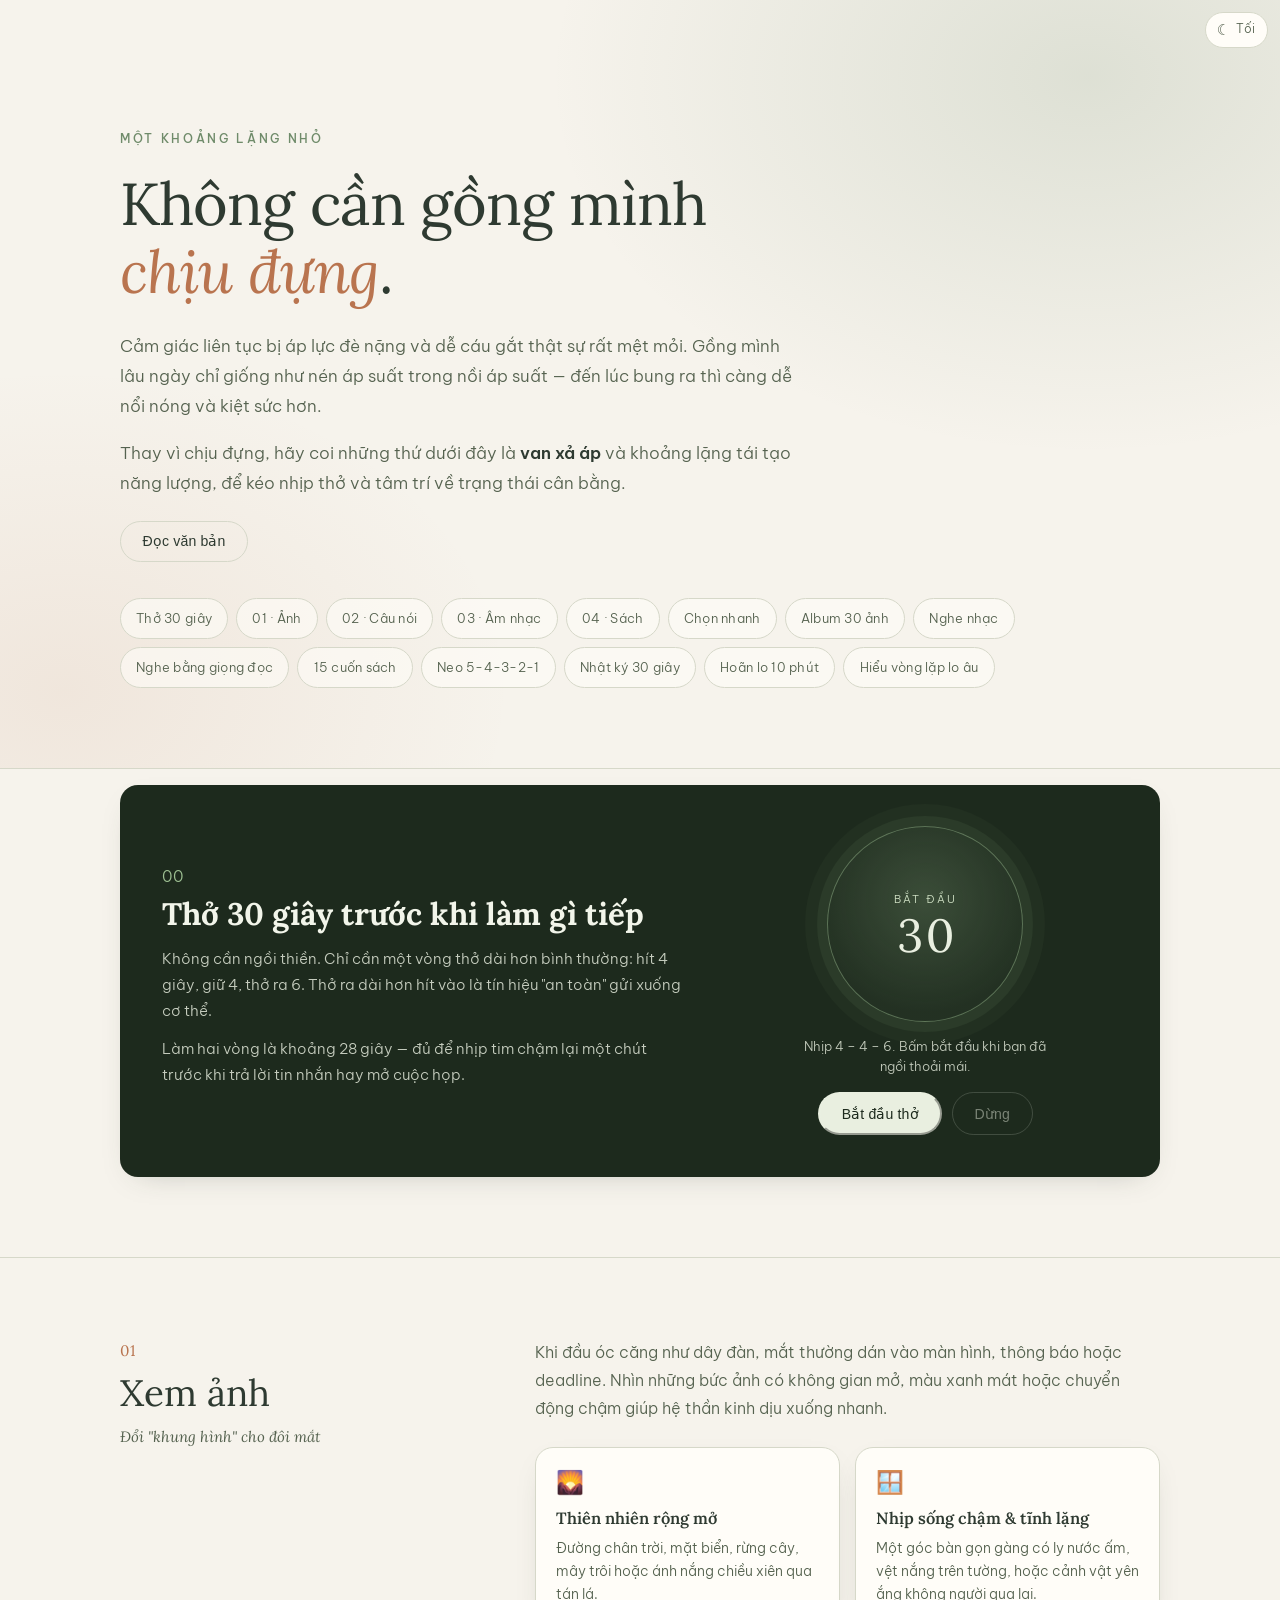
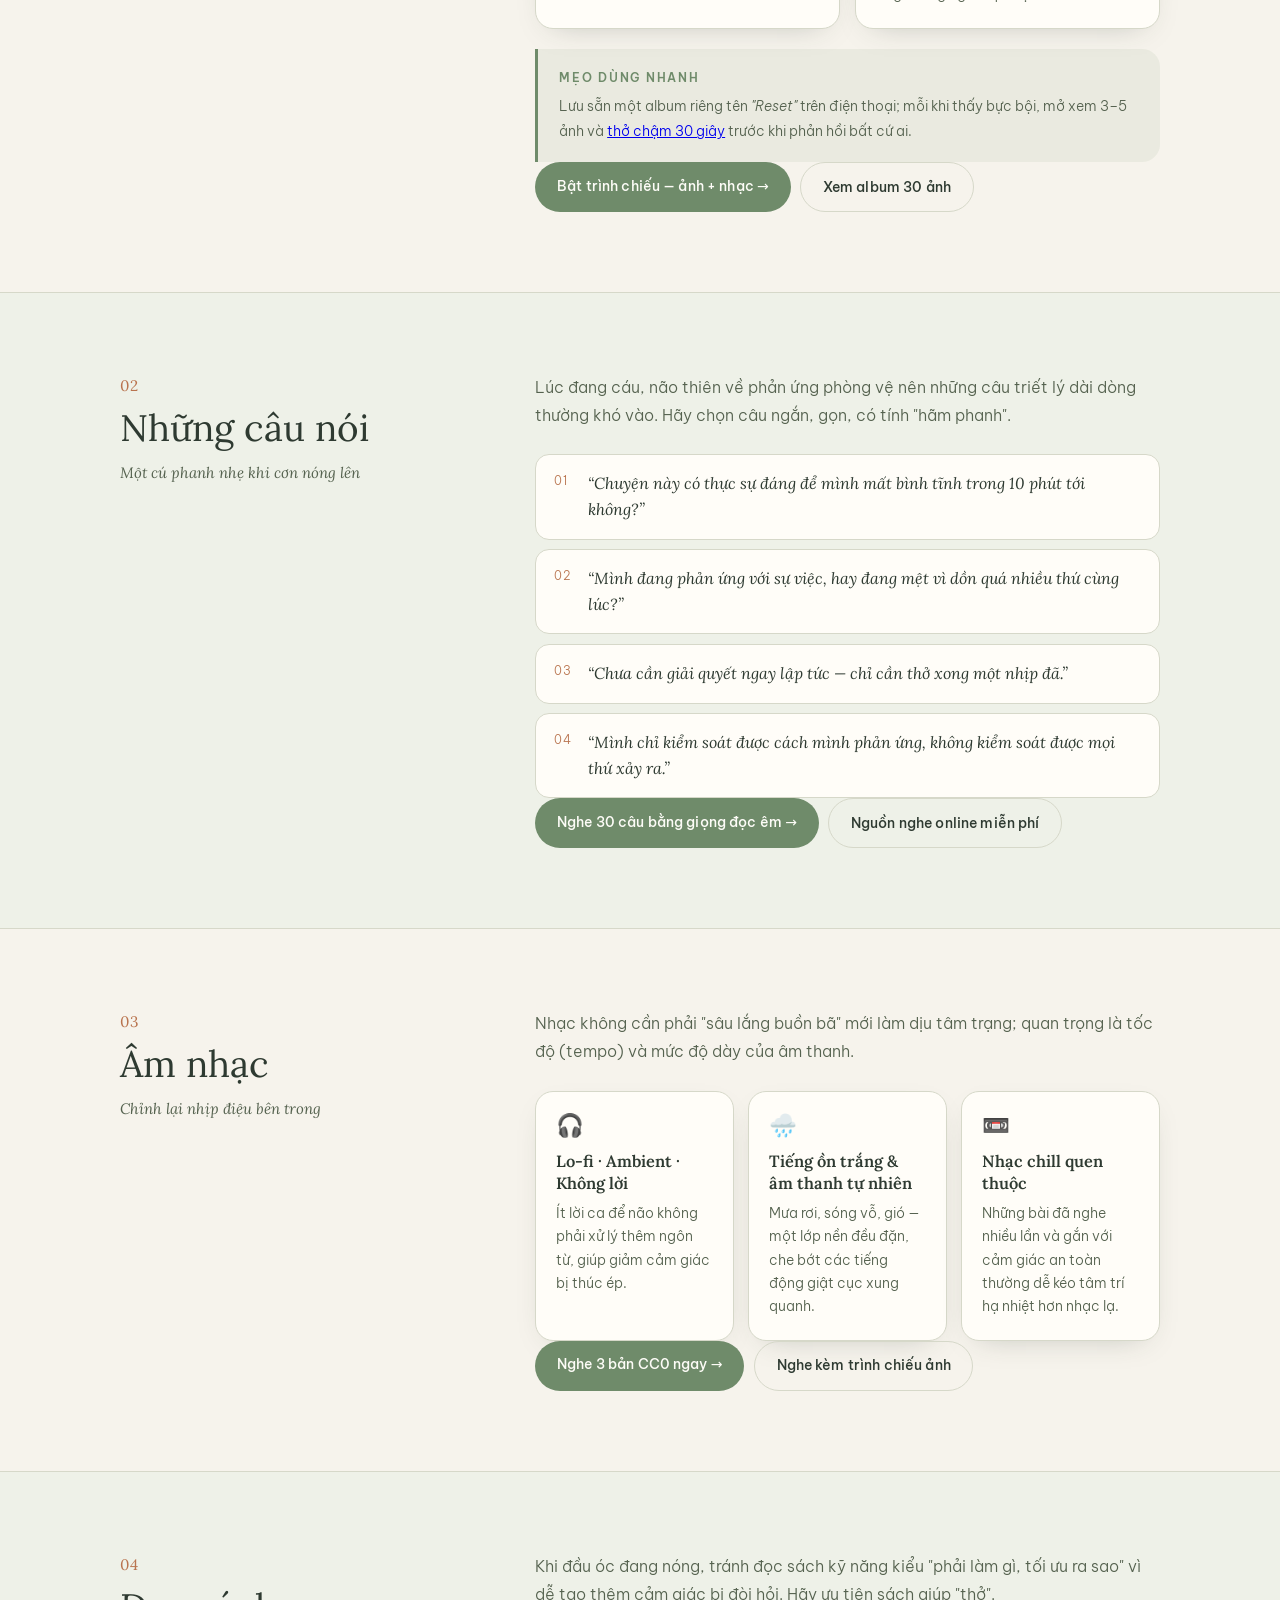
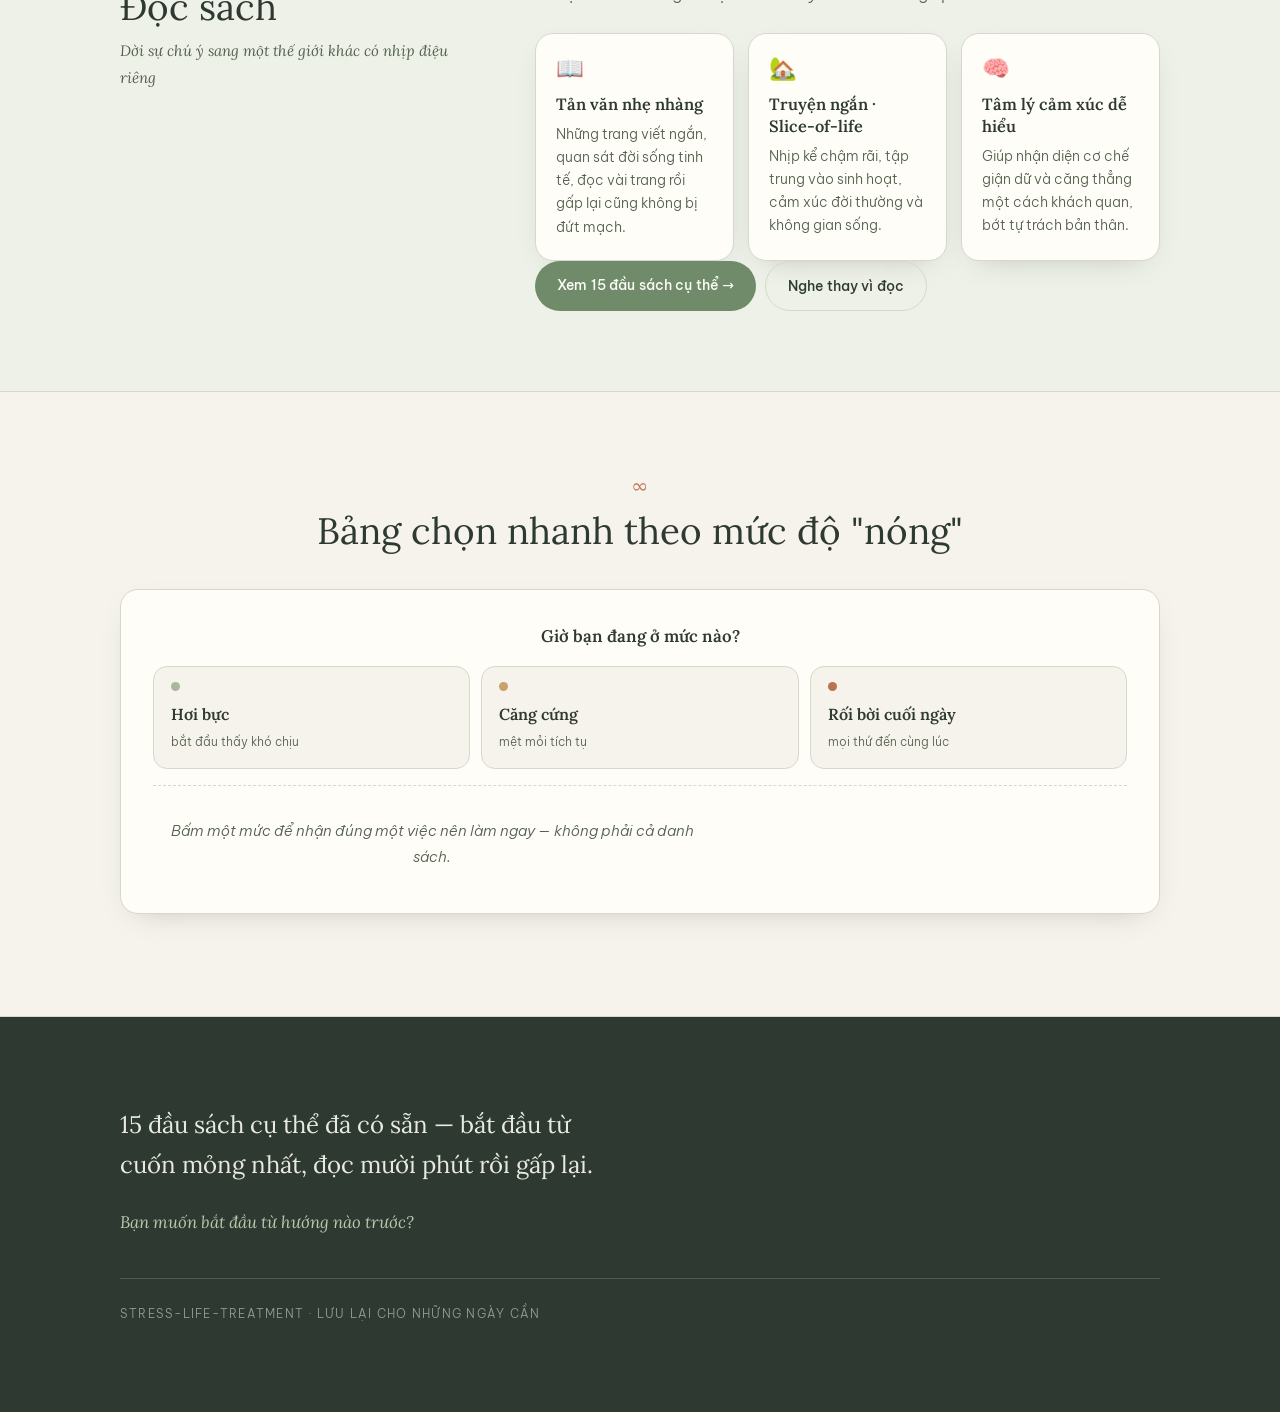
==== commit 6bc4b95d: "Add a "Đọc văn bản" button to info-heavy pages Refs #19" ====
--- a/index.html
+++ b/index.html
@@ -57,6 +57,9 @@
         Thay vì chịu đựng, hãy coi những thứ dưới đây là <strong>van xả áp</strong> và
         khoảng lặng tái tạo năng lượng, để kéo nhịp thở và tâm trí về trạng thái cân bằng.
       </p>
+      <p class="album-cta">
+        <button class="btn btn-soft" type="button" data-read-text>Đọc văn bản</button>
+      </p>
       <nav class="jump" aria-label="Mục lục">
         <a href="#tho">Thở 30 giây</a>
         <a href="#anh">01 · Ảnh</a>
@@ -373,6 +376,57 @@
 
   <script>
   (function () {
+    var readBtn = document.querySelector("[data-read-text]");
+    if (!readBtn) return;
+    var synth = window.speechSynthesis;
+    if (!synth) { readBtn.disabled = true; readBtn.textContent = "Trình duyệt không hỗ trợ đọc"; return; }
+    var reading = false;
+    var token = 0;
+    function pageText() {
+      var main = document.querySelector("main") || document.body;
+      var clone = main.cloneNode(true);
+      var t = (clone.textContent || "").replace(/\s+/g, " ").trim();
+      return t;
+    }
+    function stopRead() {
+      token += 1;
+      synth.cancel();
+      reading = false;
+      readBtn.textContent = "Đọc văn bản";
+      readBtn.setAttribute("aria-pressed", "false");
+    }
+    readBtn.addEventListener("click", function () {
+      if (reading) { stopRead(); return; }
+      var text = pageText();
+      if (!text) return;
+      reading = true;
+      readBtn.textContent = "Dừng đọc";
+      readBtn.setAttribute("aria-pressed", "true");
+      var myToken = ++token;
+      var chunks = text.match(/[^.!?。]+[.!?。]?/g) || [text];
+      function speakNext(i) {
+        if (myToken !== token || !reading) return;
+        if (i >= chunks.length) { stopRead(); return; }
+        var chunk = (chunks[i] || "").trim();
+        if (!chunk) { speakNext(i + 1); return; }
+        var u = new SpeechSynthesisUtterance(chunk);
+        u.lang = "vi-VN";
+        u.rate = 0.9;
+        u.pitch = 0.95;
+        u.onend = function () { if (myToken === token && reading) speakNext(i + 1); };
+        u.onerror = function () { if (myToken === token) stopRead(); };
+        synth.speak(u);
+      }
+      synth.cancel();
+      setTimeout(function () { if (myToken === token && reading) speakNext(0); }, 50);
+    });
+    document.addEventListener("visibilitychange", function () { if (document.hidden && reading) stopRead(); });
+    window.addEventListener("beforeunload", function () { synth.cancel(); });
+  })();
+  </script>
+
+  <script>
+  (function () {
     var picker = document.querySelector("[data-picker]");
     if (!picker) return;
 
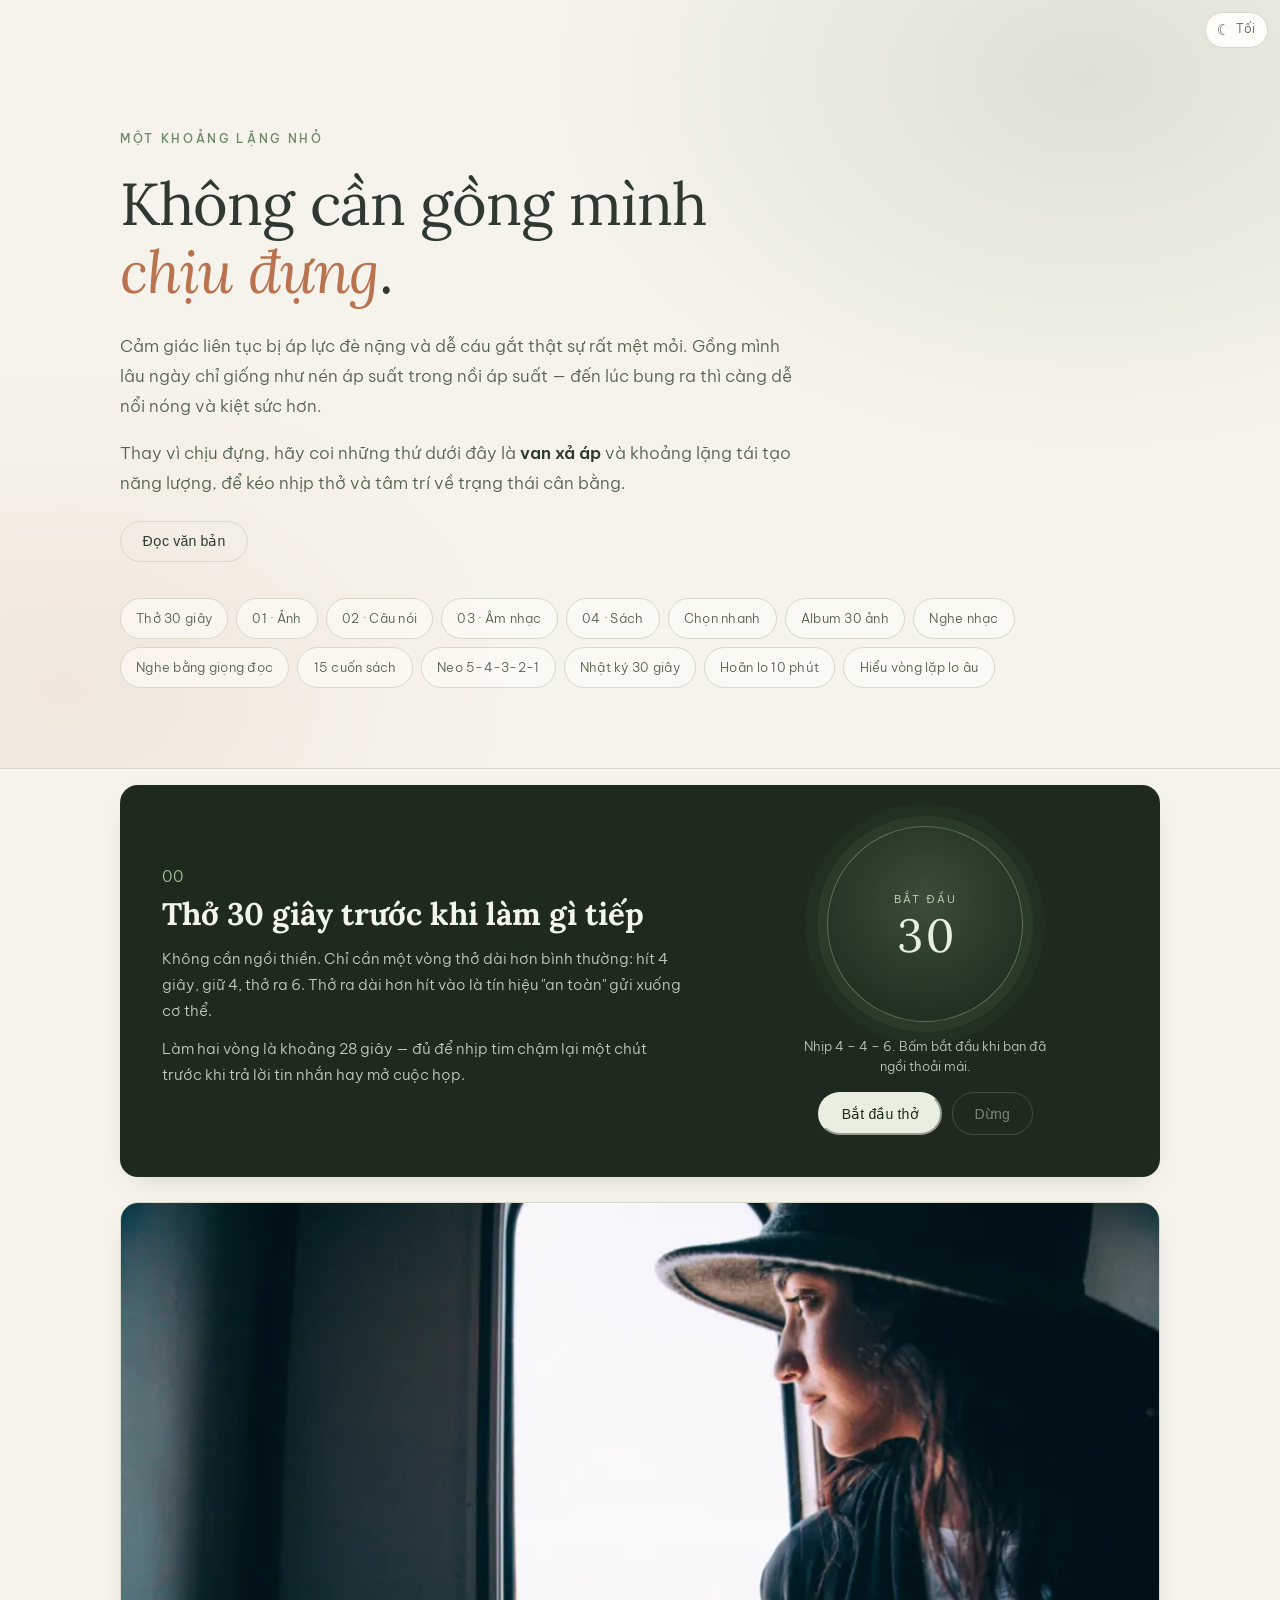
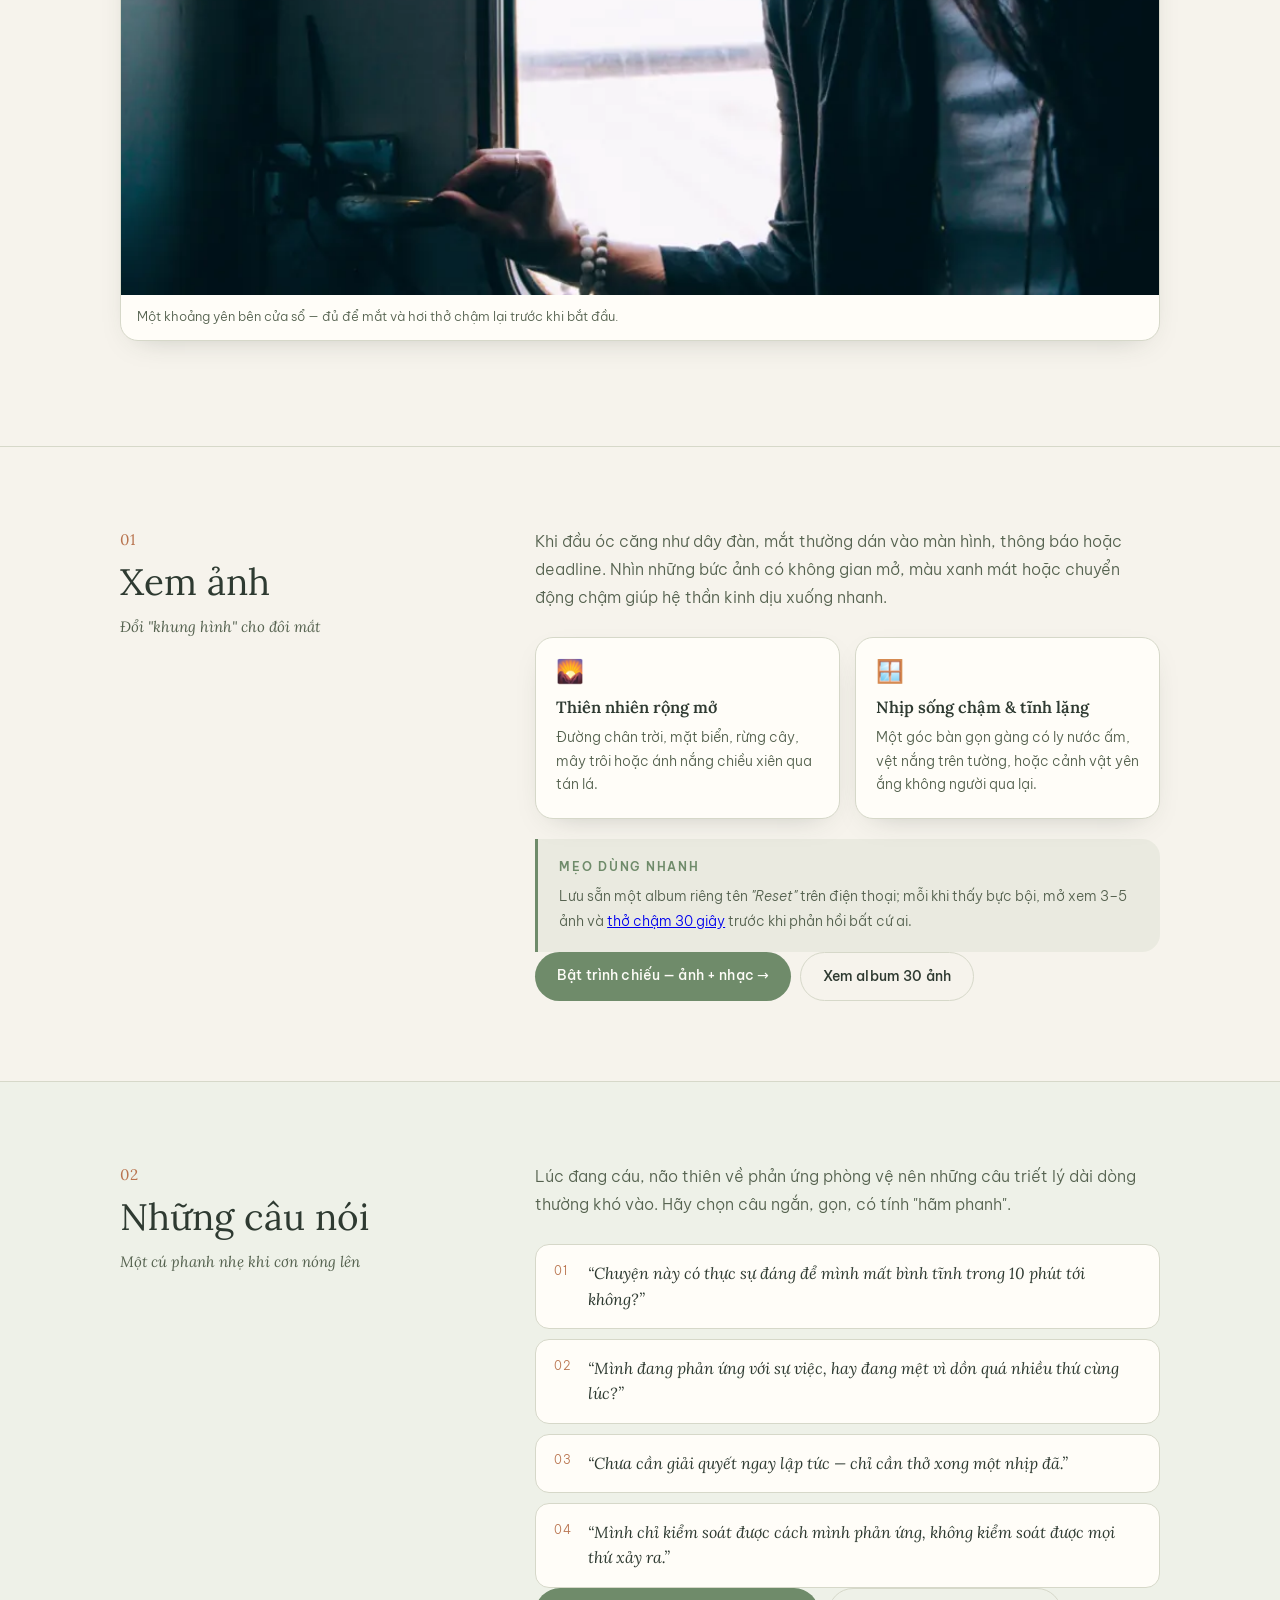
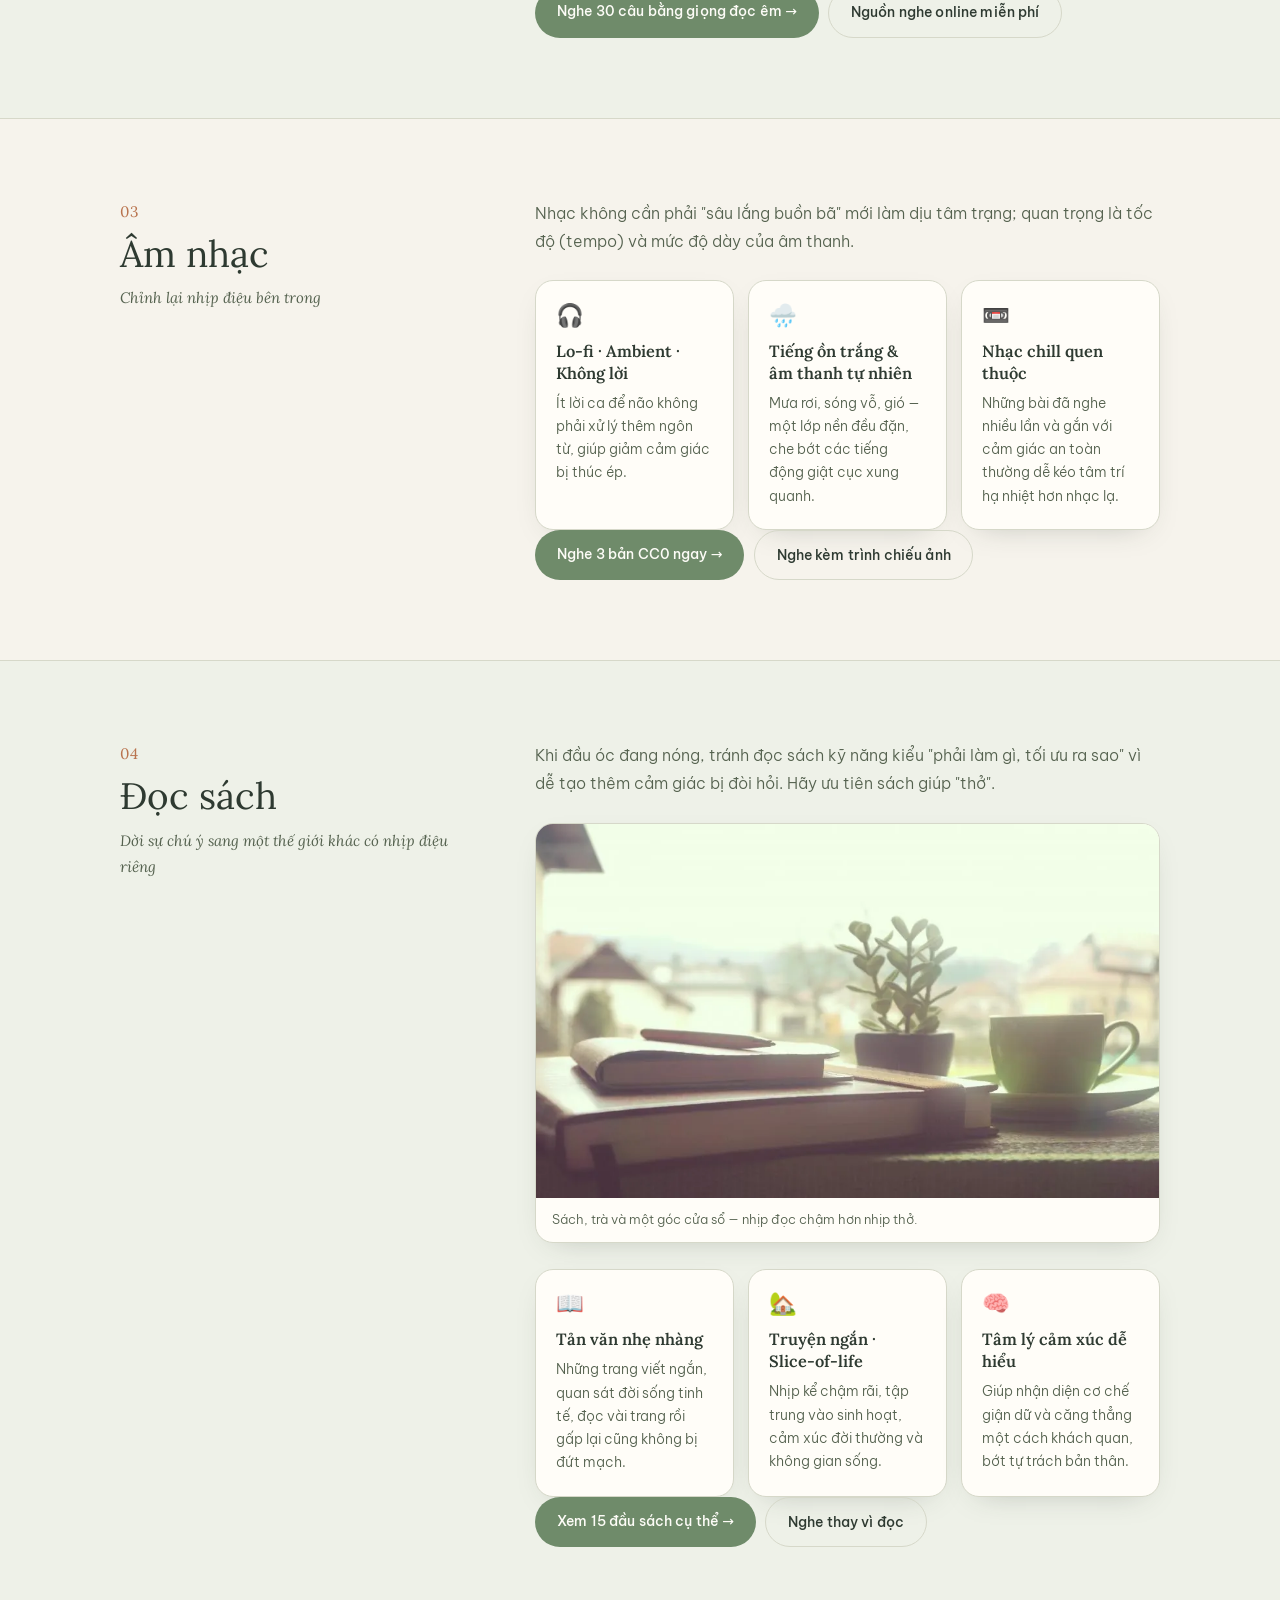
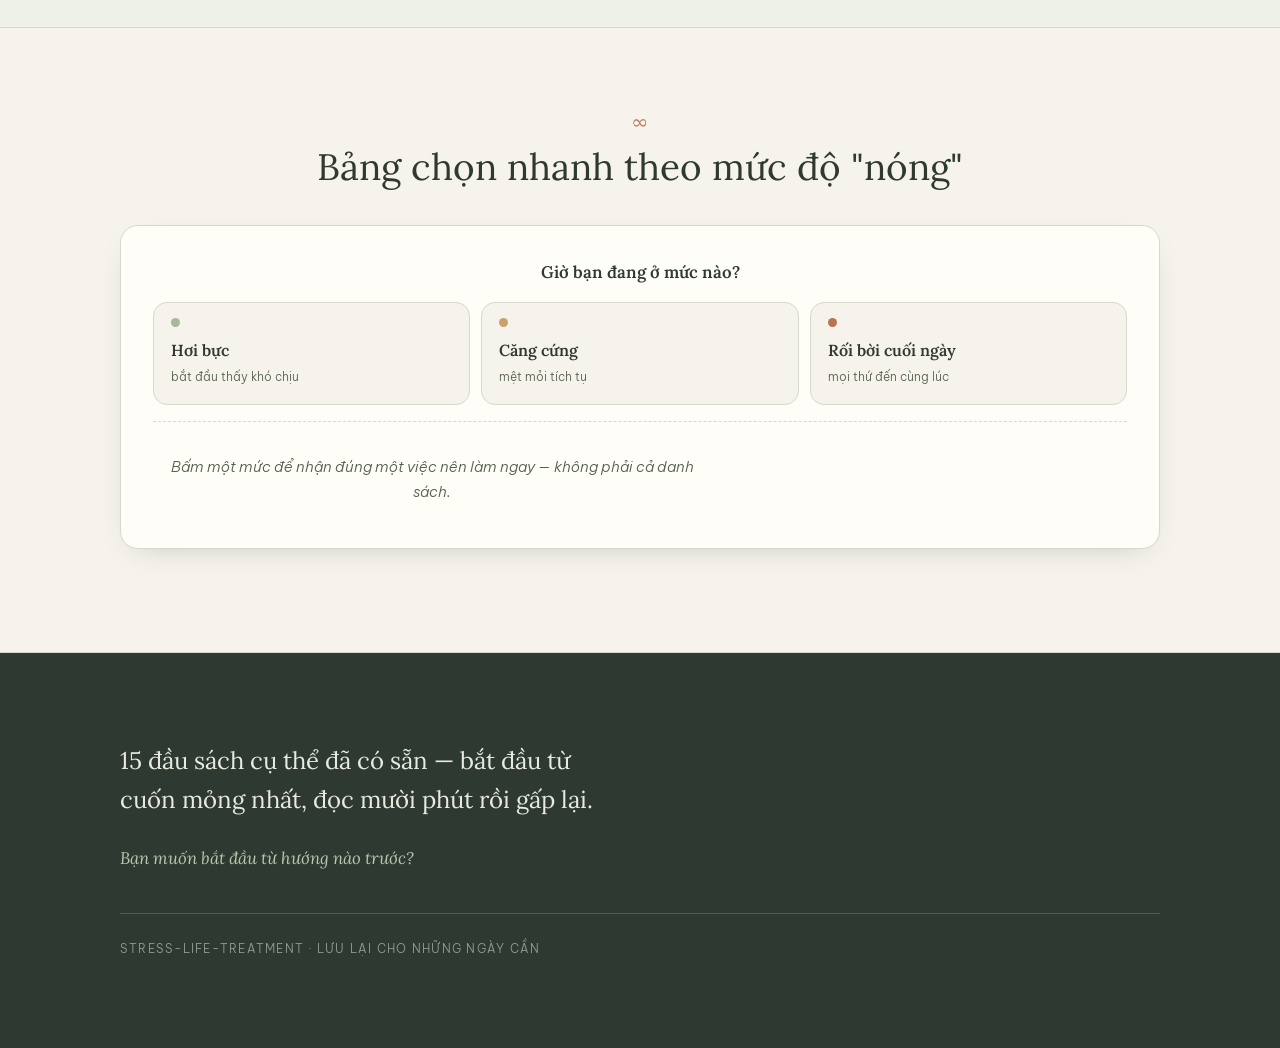
==== commit fa4b3a8e: "Add real CC0 photos to content-heavy sections Refs #20" ====
--- a/index.html
+++ b/index.html
@@ -113,6 +113,11 @@
             </p>
           </div>
         </div>
+
+        <figure class="minh-hoa">
+          <img src="images/minh-hoa-tho-cua-so.webp" alt="Người phụ nữ ngồi yên bên cửa sổ, ánh sáng tự nhiên chiếu vào" width="960" height="640" loading="lazy" decoding="async" />
+          <figcaption>Một khoảng yên bên cửa sổ — đủ để mắt và hơi thở chậm lại trước khi bắt đầu.</figcaption>
+        </figure>
       </div>
     </section>
 
@@ -231,6 +236,10 @@
             Khi đầu óc đang nóng, tránh đọc sách kỹ năng kiểu "phải làm gì, tối ưu ra sao" vì
             dễ tạo thêm cảm giác bị đòi hỏi. Hãy ưu tiên sách giúp "thở".
           </p>
+          <figure class="minh-hoa">
+            <img src="images/minh-hoa-sach-cua-so.webp" alt="Chồng sách, chậu cây nhỏ và tách trà bên cửa sổ ngập nắng" width="960" height="577" loading="lazy" decoding="async" />
+            <figcaption>Sách, trà và một góc cửa sổ — nhịp đọc chậm hơn nhịp thở.</figcaption>
+          </figure>
           <ul class="cards three">
             <li class="card">
               <span class="icon" aria-hidden="true">📖</span>
@@ -374,56 +383,7 @@
 
   <script src="theme.js"></script>
 
-  <script>
-  (function () {
-    var readBtn = document.querySelector("[data-read-text]");
-    if (!readBtn) return;
-    var synth = window.speechSynthesis;
-    if (!synth) { readBtn.disabled = true; readBtn.textContent = "Trình duyệt không hỗ trợ đọc"; return; }
-    var reading = false;
-    var token = 0;
-    function pageText() {
-      var main = document.querySelector("main") || document.body;
-      var clone = main.cloneNode(true);
-      var t = (clone.textContent || "").replace(/\s+/g, " ").trim();
-      return t;
-    }
-    function stopRead() {
-      token += 1;
-      synth.cancel();
-      reading = false;
-      readBtn.textContent = "Đọc văn bản";
-      readBtn.setAttribute("aria-pressed", "false");
-    }
-    readBtn.addEventListener("click", function () {
-      if (reading) { stopRead(); return; }
-      var text = pageText();
-      if (!text) return;
-      reading = true;
-      readBtn.textContent = "Dừng đọc";
-      readBtn.setAttribute("aria-pressed", "true");
-      var myToken = ++token;
-      var chunks = text.match(/[^.!?。]+[.!?。]?/g) || [text];
-      function speakNext(i) {
-        if (myToken !== token || !reading) return;
-        if (i >= chunks.length) { stopRead(); return; }
-        var chunk = (chunks[i] || "").trim();
-        if (!chunk) { speakNext(i + 1); return; }
-        var u = new SpeechSynthesisUtterance(chunk);
-        u.lang = "vi-VN";
-        u.rate = 0.9;
-        u.pitch = 0.95;
-        u.onend = function () { if (myToken === token && reading) speakNext(i + 1); };
-        u.onerror = function () { if (myToken === token) stopRead(); };
-        synth.speak(u);
-      }
-      synth.cancel();
-      setTimeout(function () { if (myToken === token && reading) speakNext(0); }, 50);
-    });
-    document.addEventListener("visibilitychange", function () { if (document.hidden && reading) stopRead(); });
-    window.addEventListener("beforeunload", function () { synth.cancel(); });
-  })();
-  </script>
+  
 
   <script>
   (function () {
@@ -542,5 +502,6 @@
     });
   })();
   </script>
+  <script src="read-text.js"></script>
 </body>
 </html>
--- a/styles.css
+++ b/styles.css
@@ -265,6 +265,82 @@
   font-size: 0.88rem;
   line-height: 1.65;
   color: var(--ink-soft);
+}
+
+/* ---------- Ảnh minh họa nội dung ---------- */
+
+.minh-hoa {
+  margin: 1.6rem 0;
+  background: var(--card);
+  border: 1px solid var(--line);
+  border-radius: var(--radius);
+  overflow: hidden;
+  box-shadow: var(--shadow);
+}
+
+.minh-hoa img {
+  display: block;
+  width: 100%;
+  height: auto;
+  background: var(--bg-alt);
+}
+
+.minh-hoa figcaption {
+  padding: 0.7rem 1rem 0.8rem;
+  font-size: 0.82rem;
+  line-height: 1.55;
+  color: var(--ink-soft);
+}
+
+.minh-hoa-grid {
+  display: grid;
+  grid-template-columns: repeat(5, minmax(0, 1fr));
+  gap: 0.7rem;
+  margin: 1.6rem 0;
+}
+
+.minh-hoa-grid figure {
+  margin: 0;
+  background: var(--card);
+  border: 1px solid var(--line);
+  border-radius: 14px;
+  overflow: hidden;
+  box-shadow: var(--shadow);
+}
+
+.minh-hoa-grid img {
+  display: block;
+  width: 100%;
+  height: auto;
+  background: var(--bg-alt);
+}
+
+.minh-hoa-grid figcaption {
+  padding: 0.5rem 0.55rem 0.6rem;
+  font-size: 0.76rem;
+  font-weight: 600;
+  line-height: 1.4;
+  text-align: center;
+  color: var(--ink);
+}
+
+.minh-hoa-trong-the {
+  margin: 0 0 1rem;
+  border: 0;
+  border-radius: 12px;
+  box-shadow: none;
+  background: transparent;
+}
+
+.minh-hoa-trong-the img { border-radius: 12px; }
+
+@media (max-width: 820px) {
+  .minh-hoa-grid { grid-template-columns: repeat(3, minmax(0, 1fr)); }
+}
+
+@media (max-width: 560px) {
+  .minh-hoa-grid { grid-template-columns: repeat(2, minmax(0, 1fr)); }
+  .minh-hoa { margin: 1.25rem 0; }
 }
 
 /* ---------- Tip ---------- */
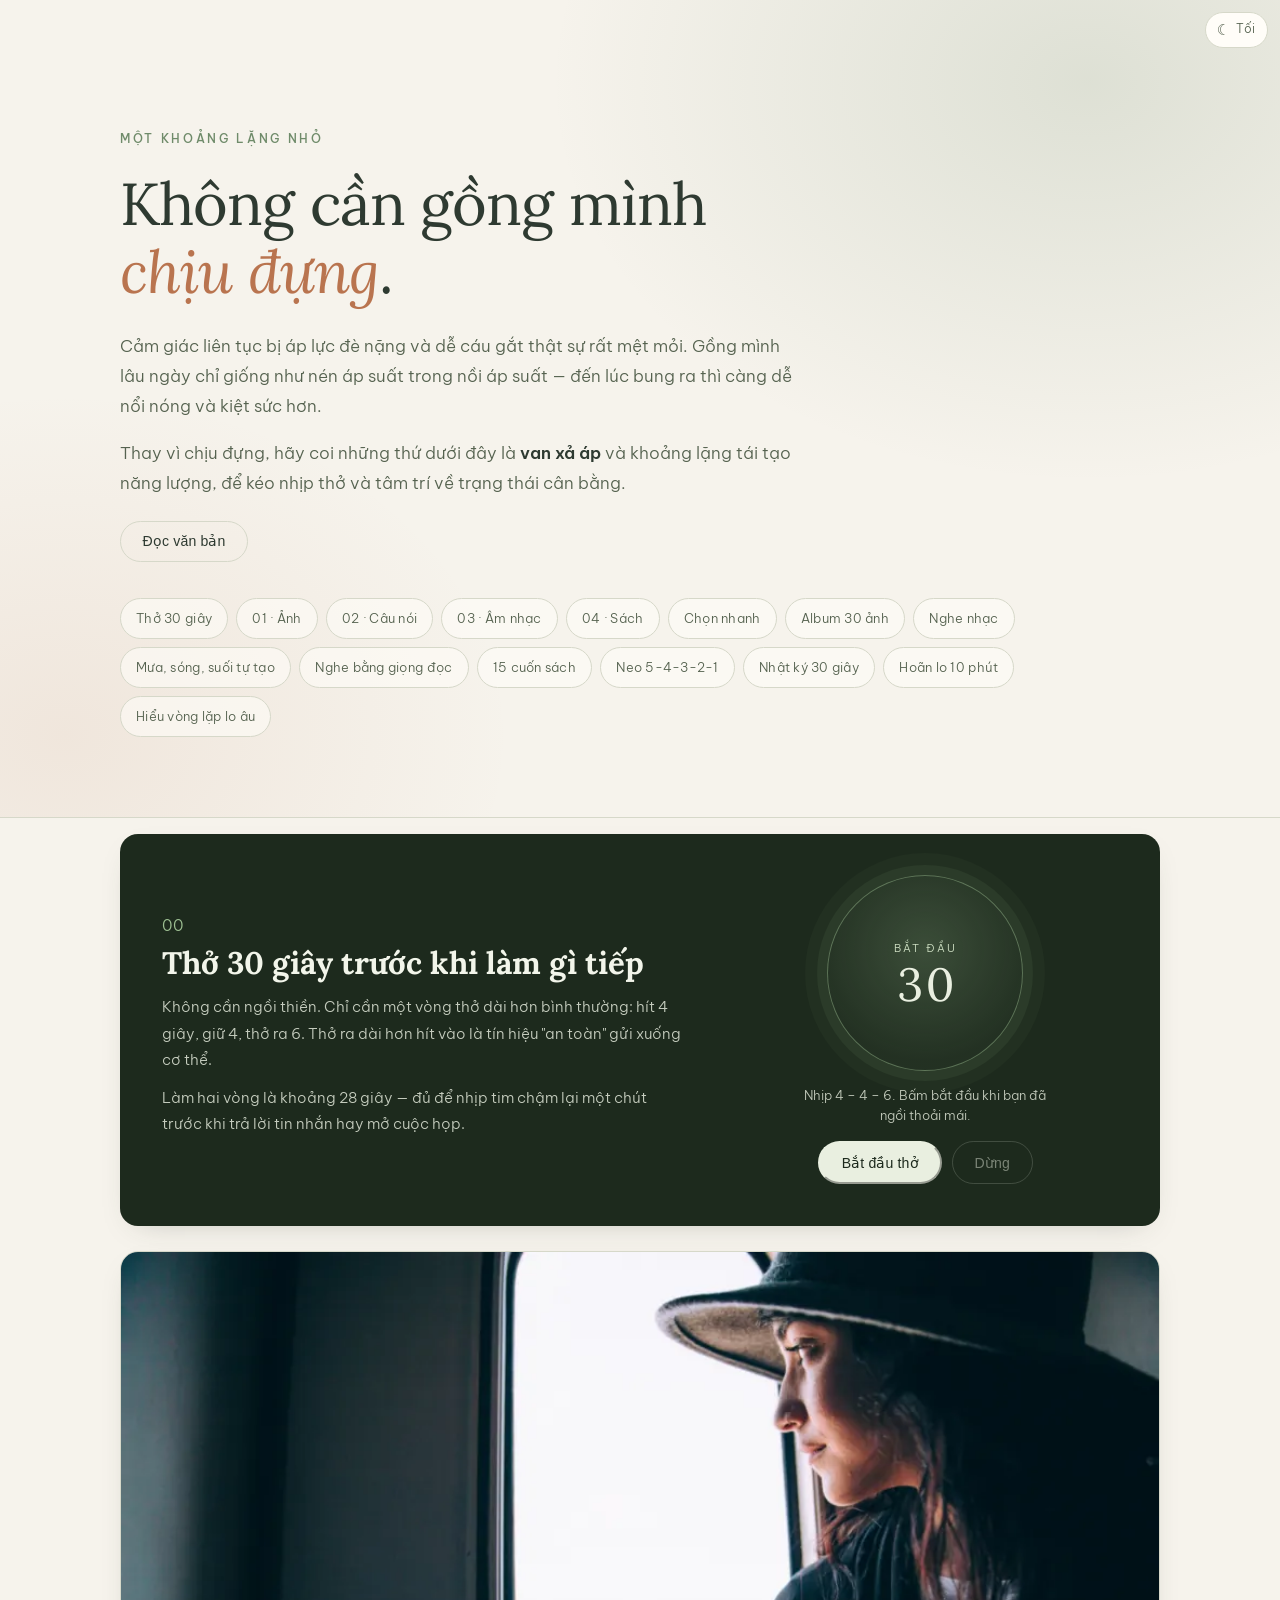
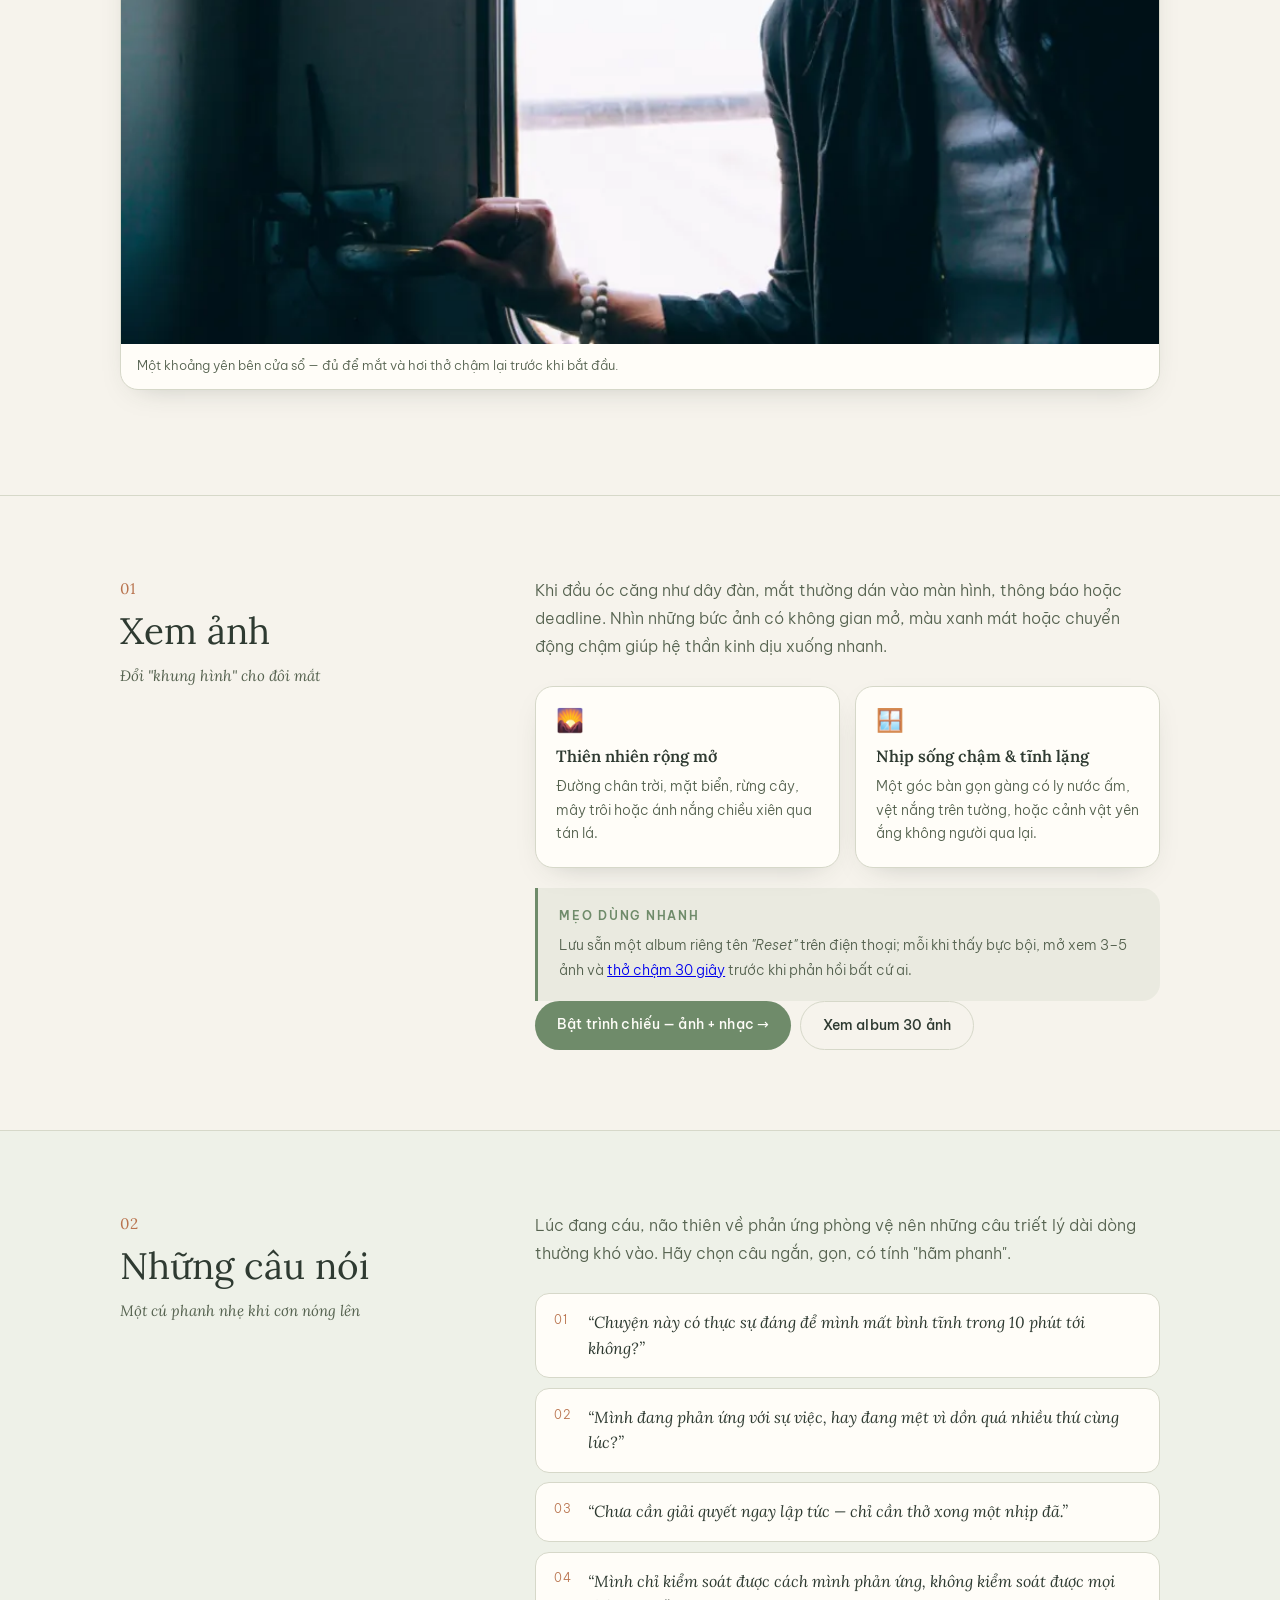
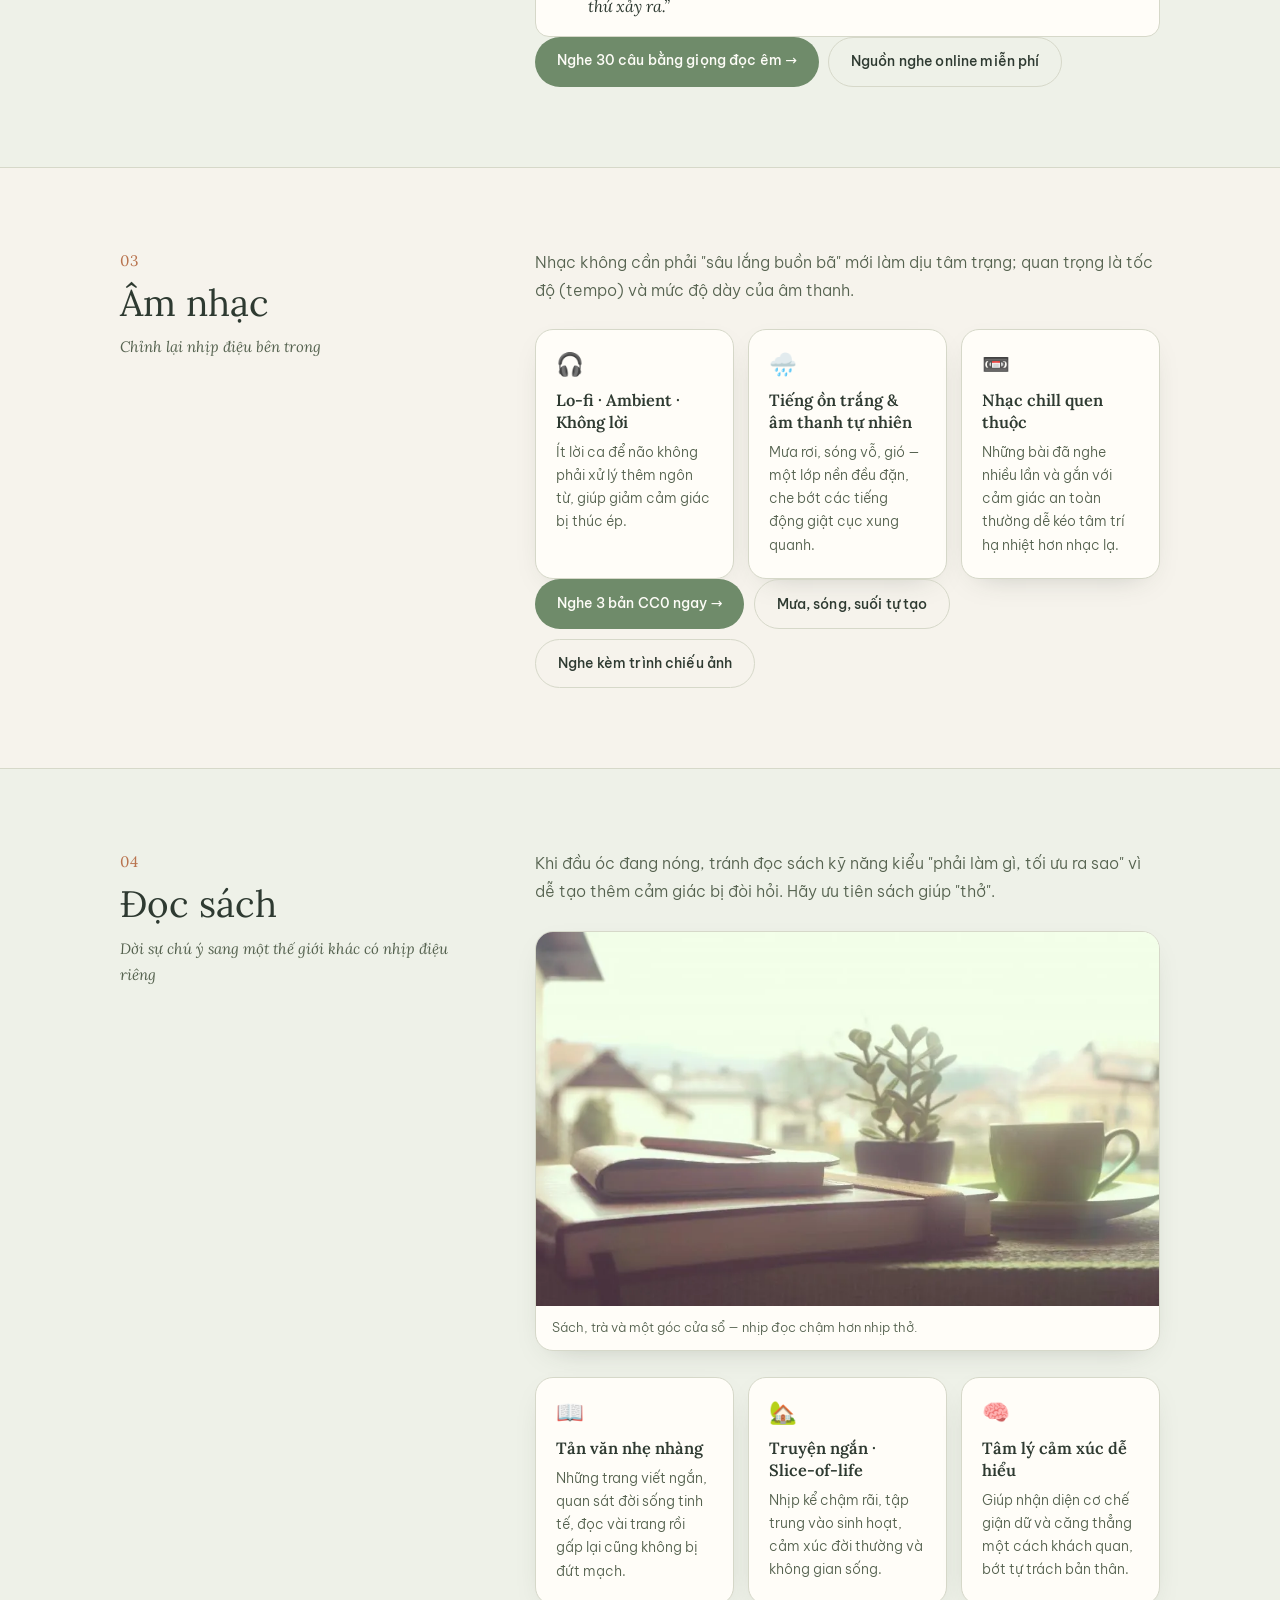
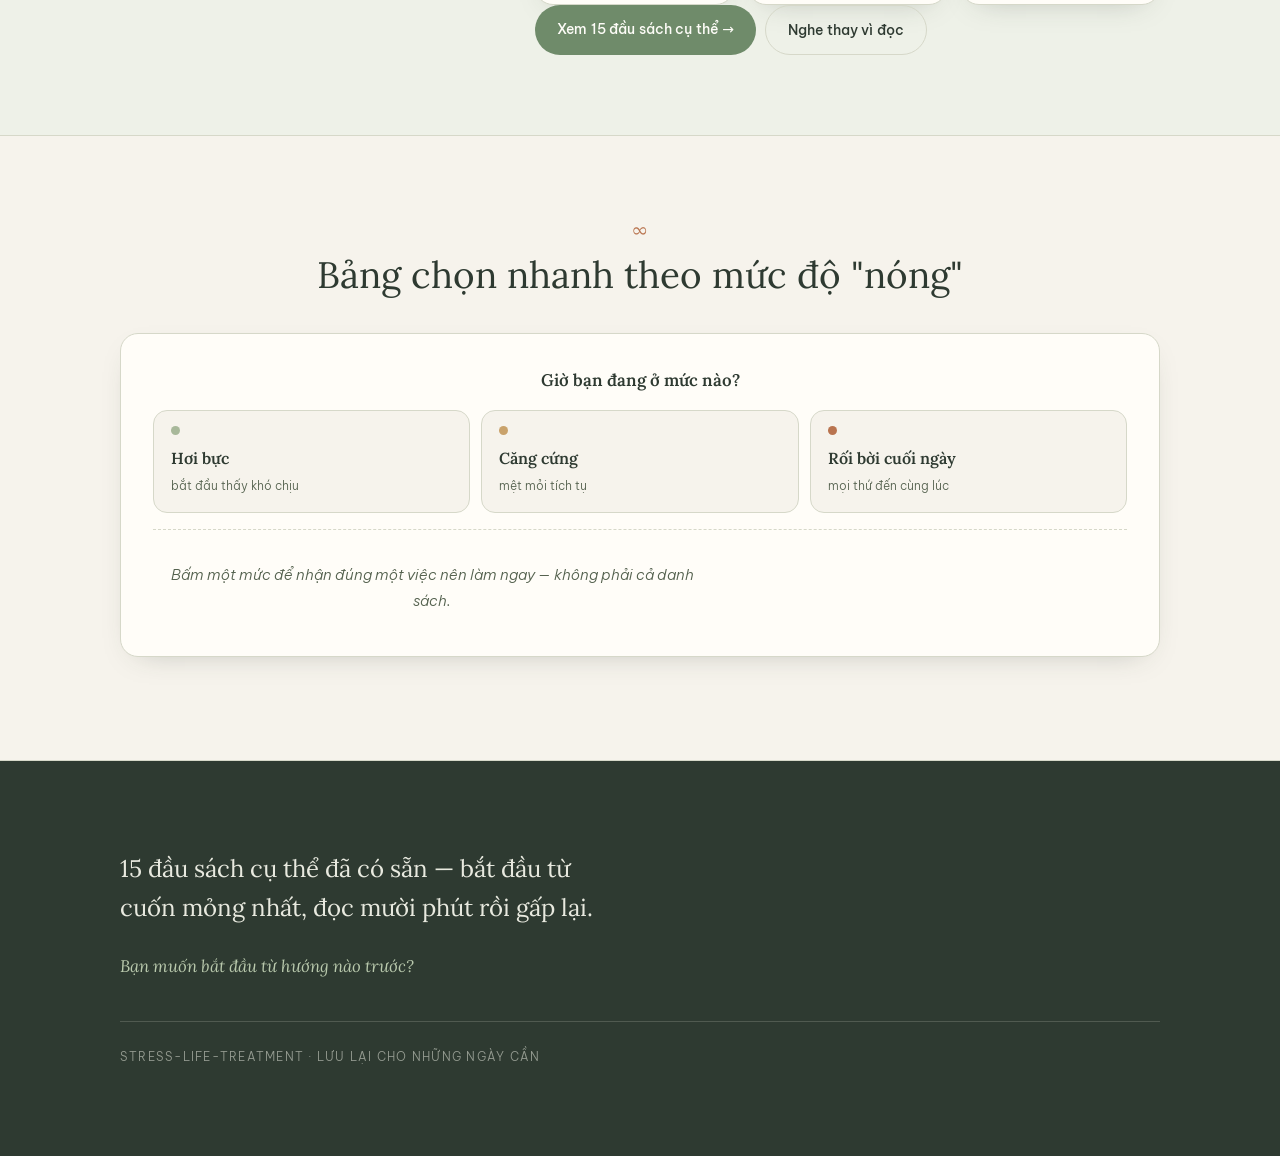
==== commit 66c659ad: "Add self-generated nature sounds with a sleep timer Refs #14" ====
--- a/index.html
+++ b/index.html
@@ -69,6 +69,7 @@
         <a href="#chon-nhanh">Chọn nhanh</a>
         <a href="album.html">Album 30 ảnh</a>
         <a href="music.html">Nghe nhạc</a>
+        <a href="am-thanh.html">Mưa, sóng, suối tự tạo</a>
         <a href="listen.html">Nghe bằng giọng đọc</a>
         <a href="books.html">15 cuốn sách</a>
         <a href="grounding.html">Neo 5-4-3-2-1</a>
@@ -218,6 +219,7 @@
           </ul>
           <p class="album-cta">
             <a class="btn" href="music.html">Nghe 3 bản CC0 ngay →</a>
+            <a class="btn btn-soft" href="am-thanh.html">Mưa, sóng, suối tự tạo</a>
             <a class="btn btn-soft" href="gallery.html">Nghe kèm trình chiếu ảnh</a>
           </p>
         </div>
--- a/styles.css
+++ b/styles.css
@@ -2631,3 +2631,156 @@
 @media (max-width: 640px) {
   .ask-split { grid-template-columns: 1fr; }
 }
+
+/* ---------- Âm thanh thiên nhiên (am-thanh page) ---------- */
+
+.sound-tool { display: none; }
+.js .sound-tool { display: block; }
+
+.sound-panel {
+  background: var(--card);
+  border: 1px solid var(--line);
+  border-radius: var(--radius);
+  box-shadow: var(--shadow);
+  padding: clamp(1.25rem, 3.5vw, 2rem);
+}
+
+.sound-top {
+  display: flex;
+  flex-wrap: wrap;
+  align-items: center;
+  gap: 0.8rem 1.2rem;
+}
+
+.sound-toggle {
+  border: 1px solid transparent;
+  font-family: inherit;
+  cursor: pointer;
+}
+
+.sound-status {
+  flex: 1 1 16rem;
+  margin: 0;
+  font-size: 0.84rem;
+  line-height: 1.6;
+  color: var(--ink-soft);
+}
+
+.sound-layers {
+  list-style: none;
+  margin: 1.4rem 0 0;
+  padding: 0;
+  display: grid;
+  gap: 0.5rem;
+}
+
+.sound-layer {
+  display: grid;
+  grid-template-columns: minmax(9rem, 12rem) minmax(0, 1fr) 3rem;
+  align-items: center;
+  gap: 0.75rem;
+  padding: 0.7rem 0.9rem;
+  background: var(--bg);
+  border: 1px solid var(--line);
+  border-radius: 12px;
+}
+
+.sound-switch {
+  display: flex;
+  align-items: center;
+  gap: 0.55rem;
+  font-size: 0.92rem;
+  color: var(--ink);
+  cursor: pointer;
+}
+
+.sound-switch input {
+  width: 1.05rem;
+  height: 1.05rem;
+  accent-color: var(--accent);
+  cursor: pointer;
+}
+
+.sound-layer input[type="range"] {
+  width: 100%;
+  accent-color: var(--accent);
+  cursor: pointer;
+}
+
+.sound-layer input[type="range"]:focus-visible,
+.sound-switch input:focus-visible { outline: 2px solid var(--accent); outline-offset: 3px; }
+
+.sound-pct {
+  font-size: 0.78rem;
+  color: var(--ink-soft);
+  text-align: right;
+  font-variant-numeric: tabular-nums;
+}
+
+.sound-timer {
+  display: flex;
+  flex-wrap: wrap;
+  align-items: flex-end;
+  gap: 0.7rem;
+  margin-top: 1.4rem;
+  padding-top: 1.2rem;
+  border-top: 1px dashed var(--line);
+}
+
+.sound-field {
+  display: flex;
+  flex-direction: column;
+  gap: 0.3rem;
+  font-size: 0.76rem;
+  letter-spacing: 0.03em;
+  color: var(--ink-soft);
+}
+
+.sound-field select {
+  padding: 0.6rem 0.75rem;
+  border: 1px solid var(--line);
+  border-radius: 10px;
+  background: var(--bg);
+  color: var(--ink);
+  font: inherit;
+  font-size: 0.9rem;
+}
+
+.sound-field select:focus-visible { outline: 2px solid var(--accent); outline-offset: 2px; }
+
+.sound-timer .btn {
+  border: 1px solid transparent;
+  font-family: inherit;
+  cursor: pointer;
+}
+
+.sound-timer .btn:disabled {
+  opacity: 0.45;
+  cursor: default;
+  transform: none;
+}
+
+.sound-countdown {
+  flex: 1 1 100%;
+  margin: 0.2rem 0 0;
+  font-family: "Lora", Georgia, serif;
+  font-size: 1rem;
+  color: var(--ink);
+}
+
+.sound-note {
+  margin: 1rem 0 0;
+  font-size: 0.78rem;
+  line-height: 1.65;
+  color: var(--ink-soft);
+}
+
+@media (max-width: 560px) {
+  .sound-layer { grid-template-columns: minmax(0, 1fr) 3rem; }
+  .sound-layer input[type="range"] { grid-column: 1 / -1; }
+  .sound-timer .btn { flex: 1 1 100%; text-align: center; }
+}
+
+@media (prefers-reduced-motion: reduce) {
+  .sound-layer input[type="range"] { transition: none; }
+}
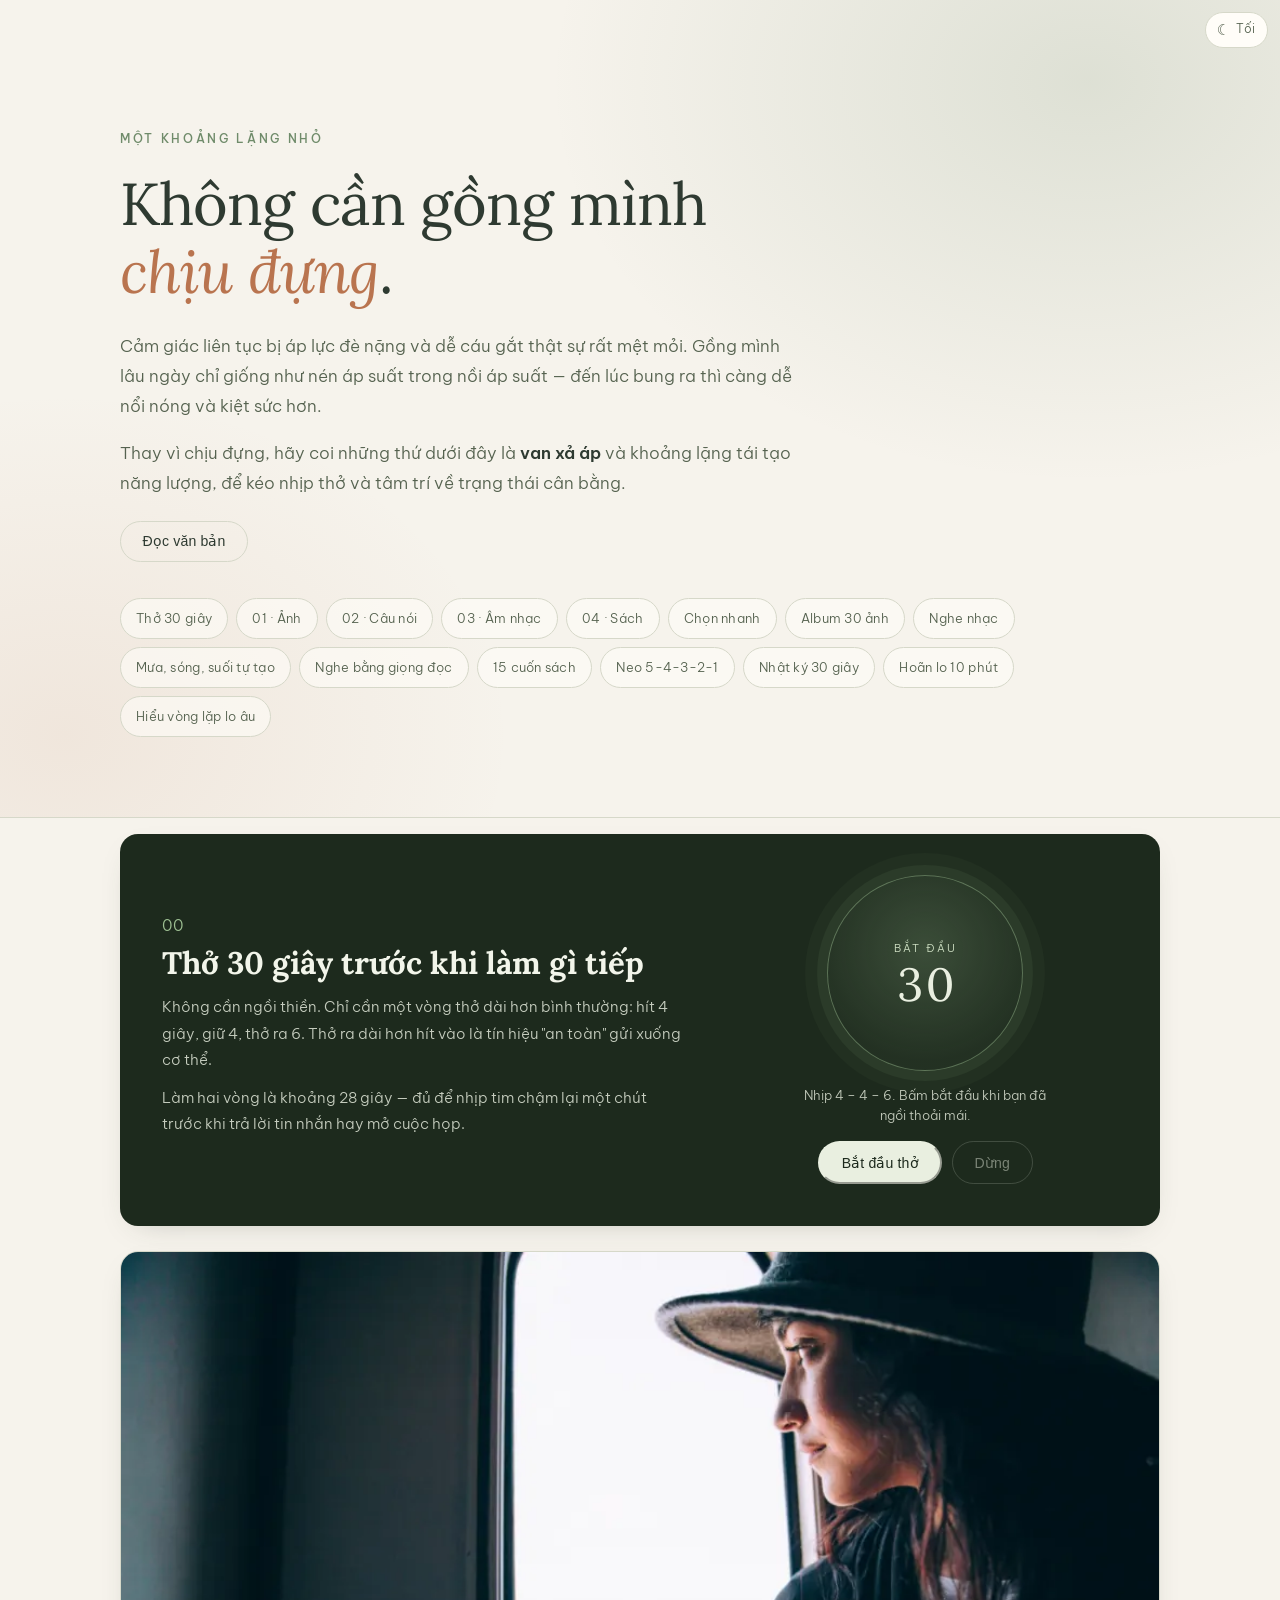
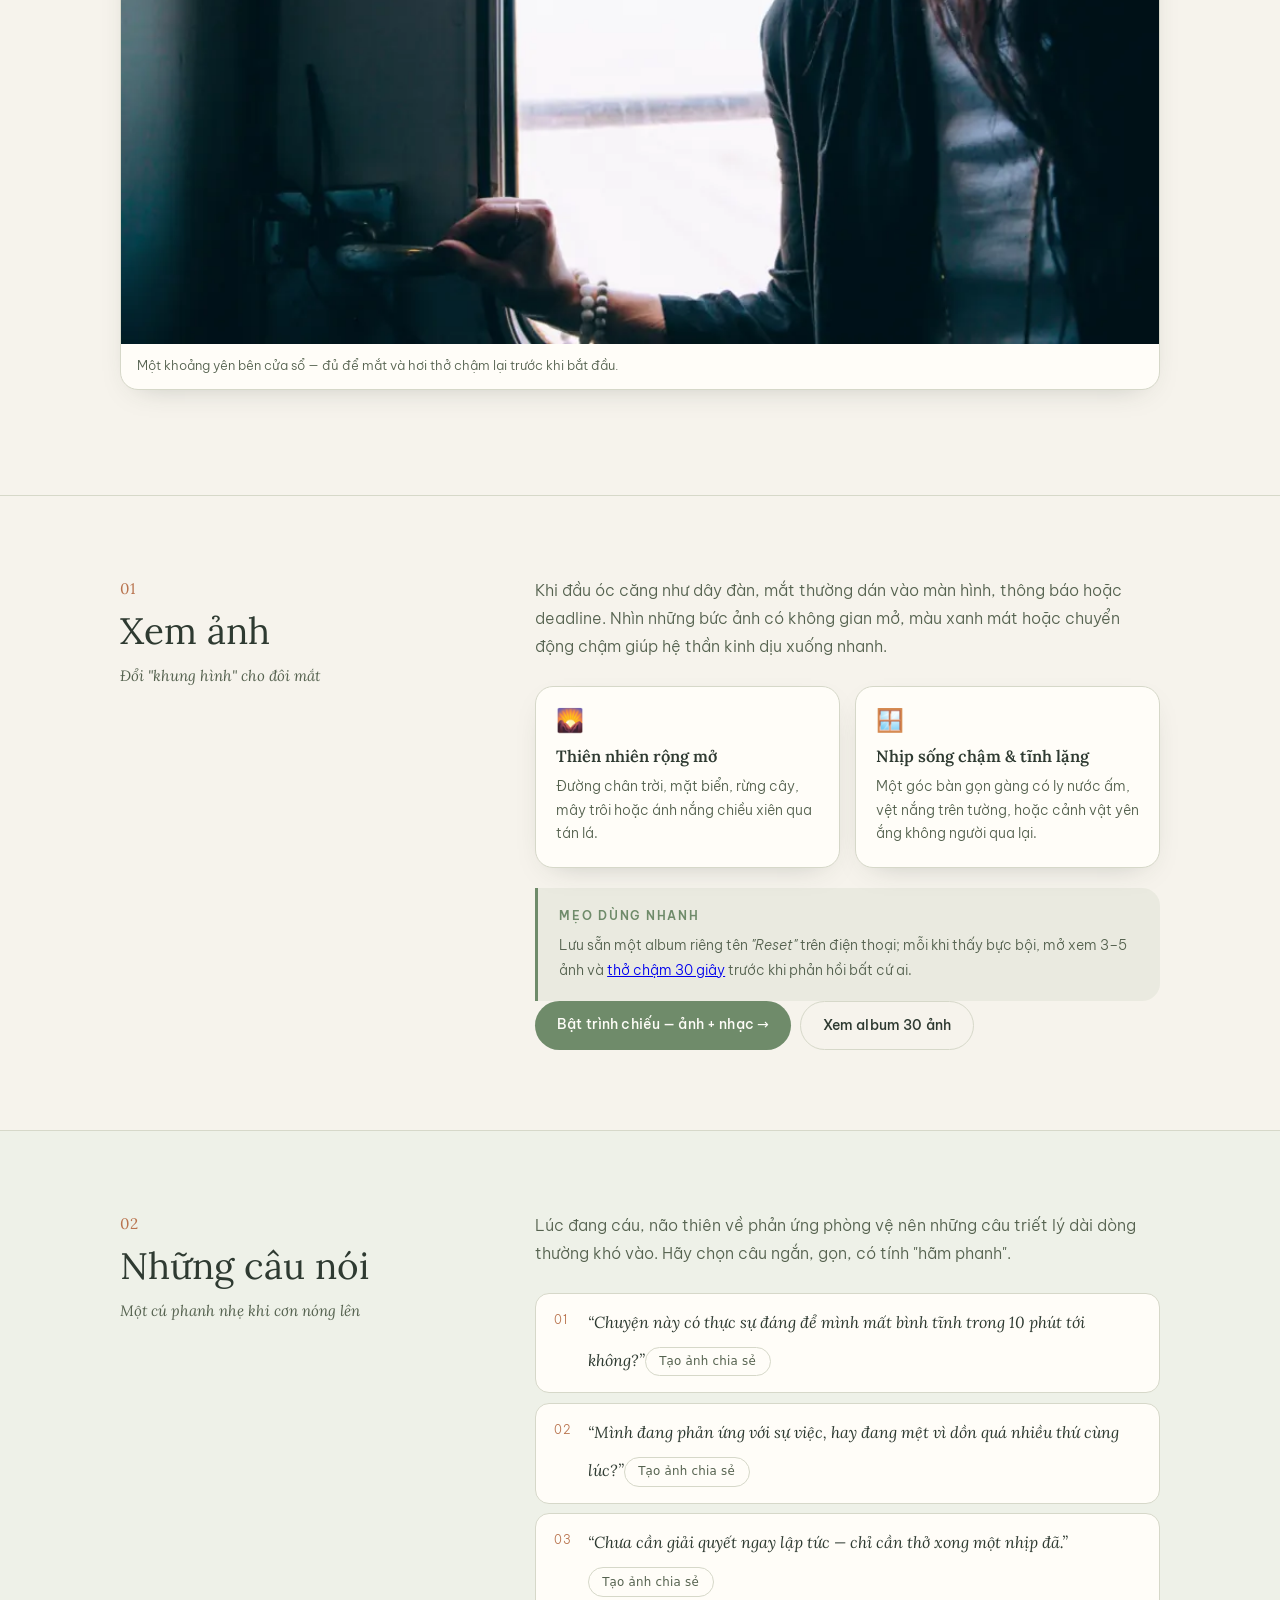
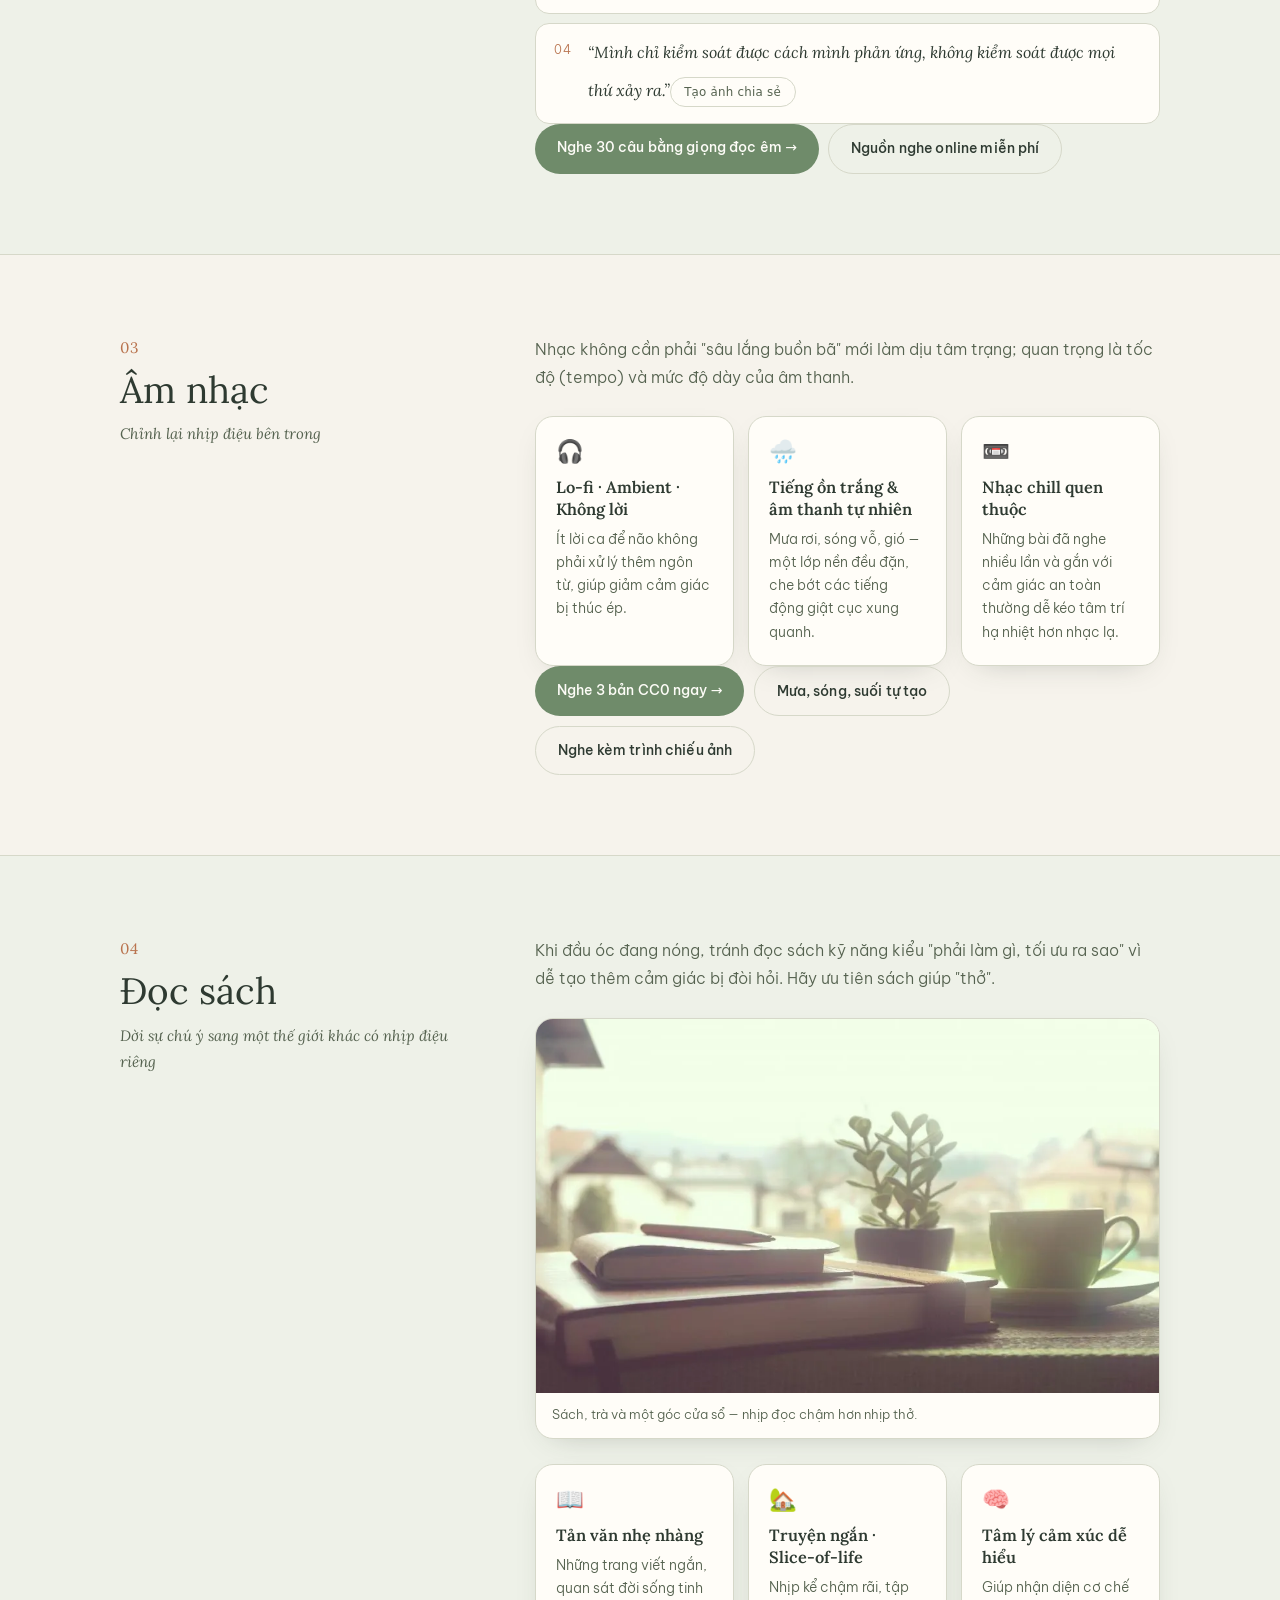
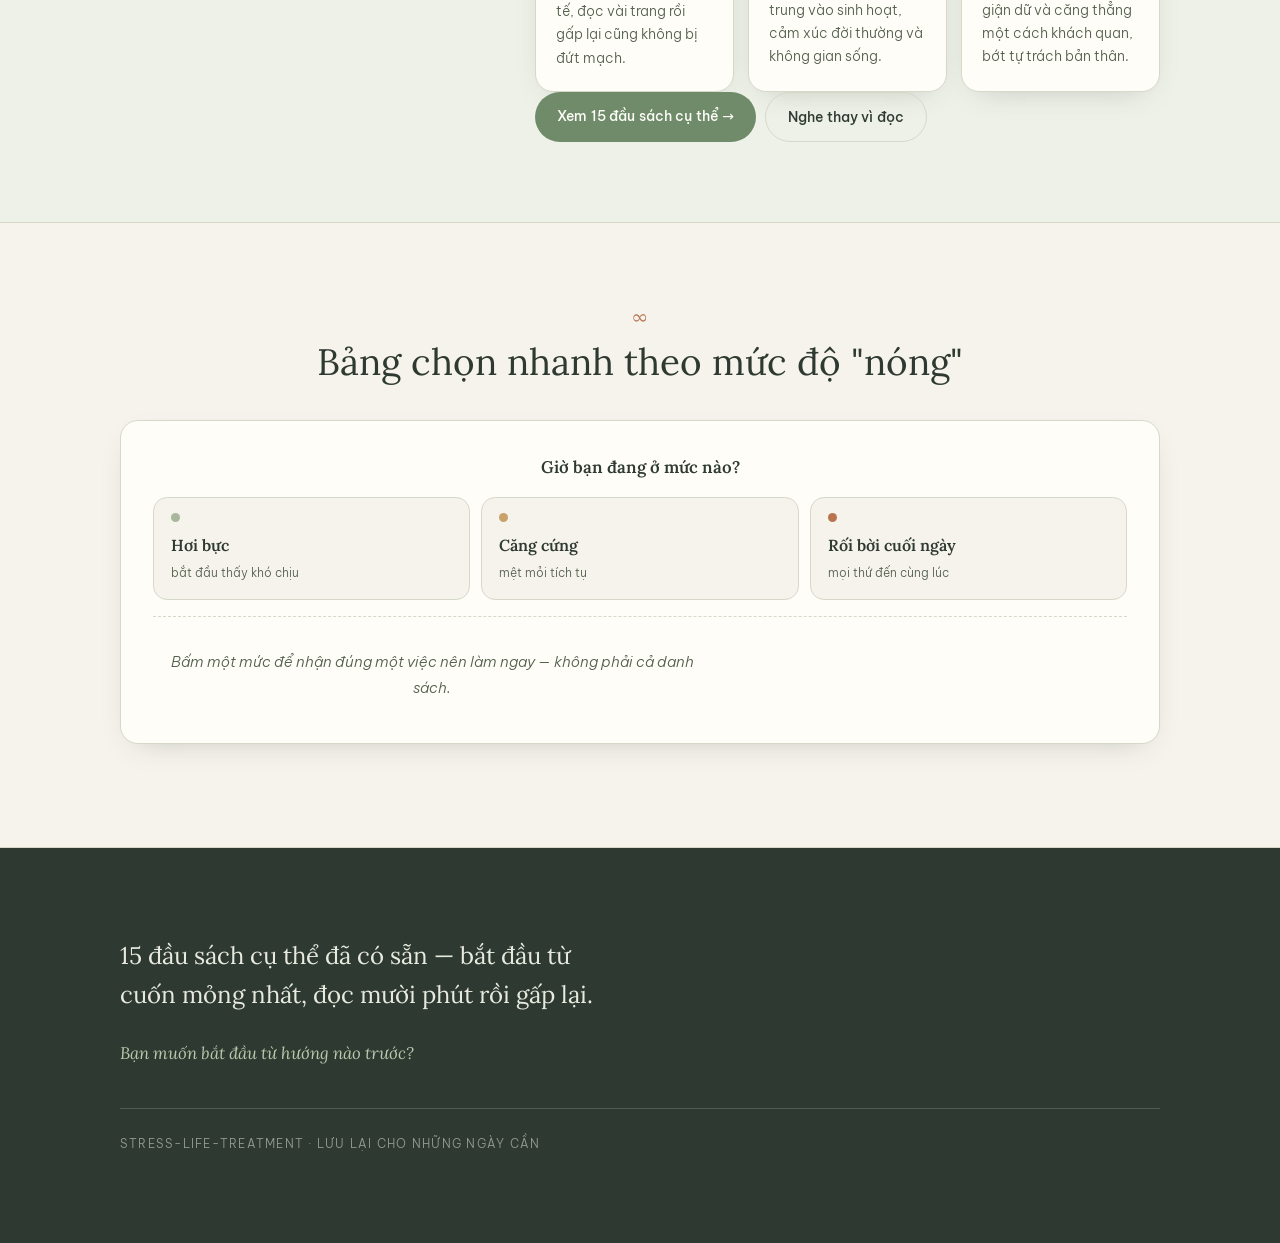
==== commit 1ee2d32c: "Let visitors turn quotes into shareable PNG images Refs #15" ====
--- a/index.html
+++ b/index.html
@@ -505,5 +505,6 @@
   })();
   </script>
   <script src="read-text.js"></script>
+  <script src="share-image.js"></script>
 </body>
 </html>
--- a/styles.css
+++ b/styles.css
@@ -2784,3 +2784,178 @@
 @media (prefers-reduced-motion: reduce) {
   .sound-layer input[type="range"] { transition: none; }
 }
+
+/* ---------- Tạo ảnh câu nói (share-image.js) ---------- */
+
+.q-share {
+  display: inline-flex;
+  align-items: center;
+  gap: 0.3rem;
+  margin-top: 0.7rem;
+  padding: 0.35rem 0.85rem;
+  border: 1px solid var(--line);
+  border-radius: 999px;
+  background: transparent;
+  color: var(--ink-soft);
+  font-family: "Be Vietnam Pro", system-ui, sans-serif;
+  font-style: normal;
+  font-size: 0.74rem;
+  font-weight: 400;
+  line-height: 1.4;
+  letter-spacing: 0.02em;
+  cursor: pointer;
+  transition: color 0.25s, border-color 0.25s;
+}
+
+.q-share:hover { color: var(--accent); border-color: var(--accent); }
+.q-share:focus-visible { outline: 2px solid var(--accent); outline-offset: 2px; }
+
+.share-dialog {
+  width: min(560px, calc(100% - 2rem));
+  max-width: none;
+  max-height: calc(100vh - 2rem);
+  margin: auto;
+  padding: 0;
+  border: 1px solid var(--line);
+  border-radius: var(--radius);
+  background: var(--card);
+  color: var(--ink);
+  box-shadow: 0 30px 80px -30px rgba(0, 0, 0, 0.55);
+}
+
+.share-dialog::backdrop { background: rgba(18, 22, 15, 0.55); }
+
+.share-dialog.is-open {
+  position: fixed;
+  inset: 1rem;
+  margin: auto;
+  z-index: 50;
+}
+
+.share-inner {
+  max-height: calc(100vh - 2rem);
+  overflow-y: auto;
+  padding: 1.25rem 1.35rem 1.1rem;
+}
+
+.share-head {
+  display: flex;
+  align-items: flex-start;
+  justify-content: space-between;
+  gap: 1rem;
+}
+
+.share-head h2 {
+  margin: 0;
+  font-family: "Lora", Georgia, serif;
+  font-weight: 600;
+  font-size: 1.15rem;
+  line-height: 1.35;
+}
+
+.share-close {
+  flex: none;
+  width: 2rem;
+  height: 2rem;
+  display: grid;
+  place-items: center;
+  border: 1px solid var(--line);
+  border-radius: 50%;
+  background: transparent;
+  color: var(--ink-soft);
+  font: inherit;
+  font-size: 1.15rem;
+  line-height: 1;
+  cursor: pointer;
+}
+
+.share-close:hover { color: var(--accent); border-color: var(--accent); }
+.share-close:focus-visible { outline: 2px solid var(--accent); outline-offset: 2px; }
+
+.share-quote-preview {
+  margin: 0.5rem 0 1rem;
+  font-family: "Lora", Georgia, serif;
+  font-style: italic;
+  font-size: 0.9rem;
+  line-height: 1.55;
+  color: var(--ink-soft);
+}
+
+.share-format {
+  display: flex;
+  flex-wrap: wrap;
+  gap: 0.5rem;
+  margin-bottom: 0.8rem;
+}
+
+.share-format-btn {
+  flex: 1 1 10rem;
+  padding: 0.5rem 0.8rem;
+  border: 1px solid var(--line);
+  border-radius: 10px;
+  background: var(--bg);
+  color: var(--ink-soft);
+  font: inherit;
+  font-size: 0.8rem;
+  cursor: pointer;
+  transition: background 0.2s, color 0.2s, border-color 0.2s;
+}
+
+.share-format-btn.is-active {
+  background: var(--accent);
+  border-color: var(--accent);
+  color: var(--btn-ink);
+}
+
+.share-format-btn:focus-visible { outline: 2px solid var(--accent); outline-offset: 2px; }
+
+.share-preview {
+  display: flex;
+  justify-content: center;
+  padding: 0.6rem;
+  background: var(--bg-alt);
+  border: 1px solid var(--line);
+  border-radius: 12px;
+}
+
+.share-preview canvas {
+  display: block;
+  width: auto;
+  height: auto;
+  max-width: 100%;
+  max-height: 46vh;
+  border-radius: 6px;
+  box-shadow: var(--shadow);
+}
+
+.share-actions {
+  display: flex;
+  flex-wrap: wrap;
+  gap: 0.6rem;
+  margin-top: 0.9rem;
+}
+
+.share-actions .btn {
+  border: 1px solid transparent;
+  font-family: inherit;
+  cursor: pointer;
+}
+
+.share-status {
+  margin: 0.75rem 0 0;
+  min-height: 1.4em;
+  font-size: 0.8rem;
+  line-height: 1.6;
+  color: var(--ink-soft);
+}
+
+@media (max-width: 560px) {
+  .share-inner { padding: 1rem; }
+  .share-format-btn { flex: 1 1 100%; }
+  .share-actions .btn { flex: 1 1 100%; text-align: center; }
+  .share-preview canvas { max-height: 42vh; }
+}
+
+@media (prefers-reduced-motion: reduce) {
+  .q-share, .share-format-btn { transition: none; }
+}
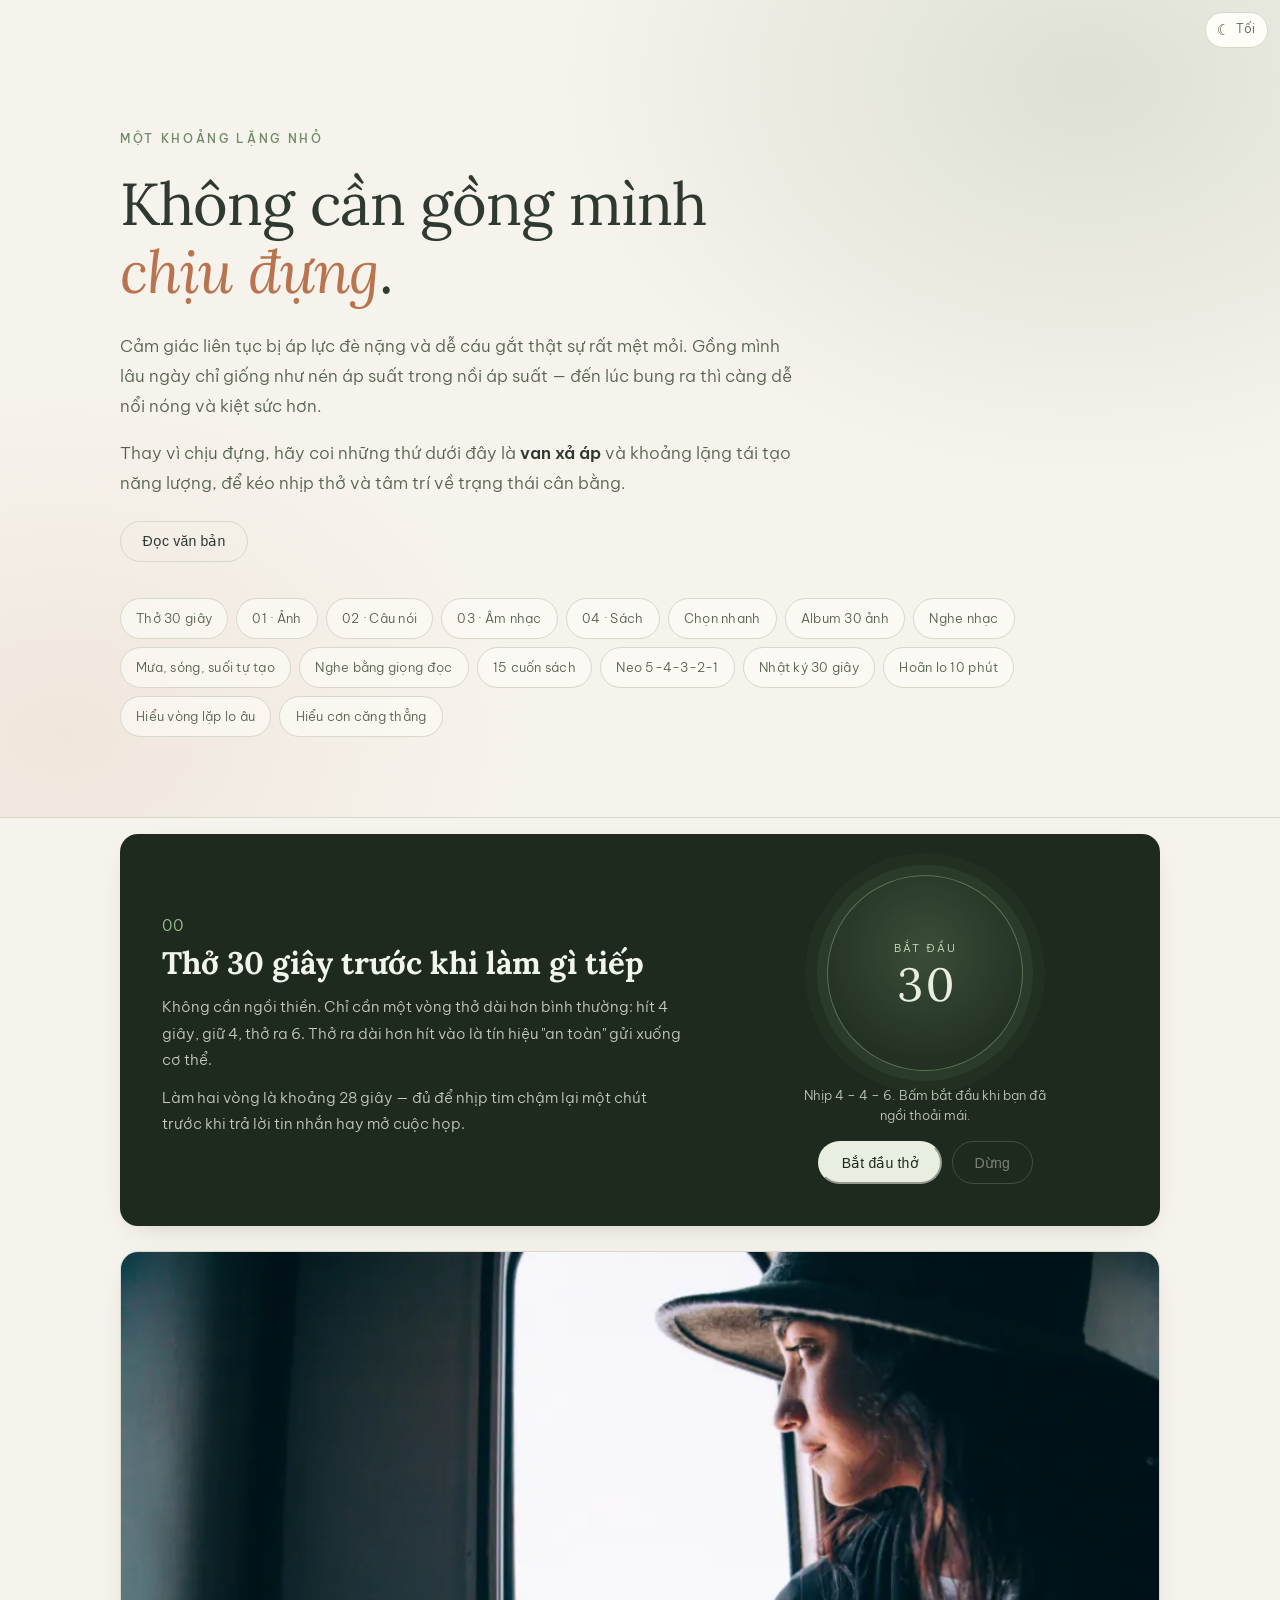
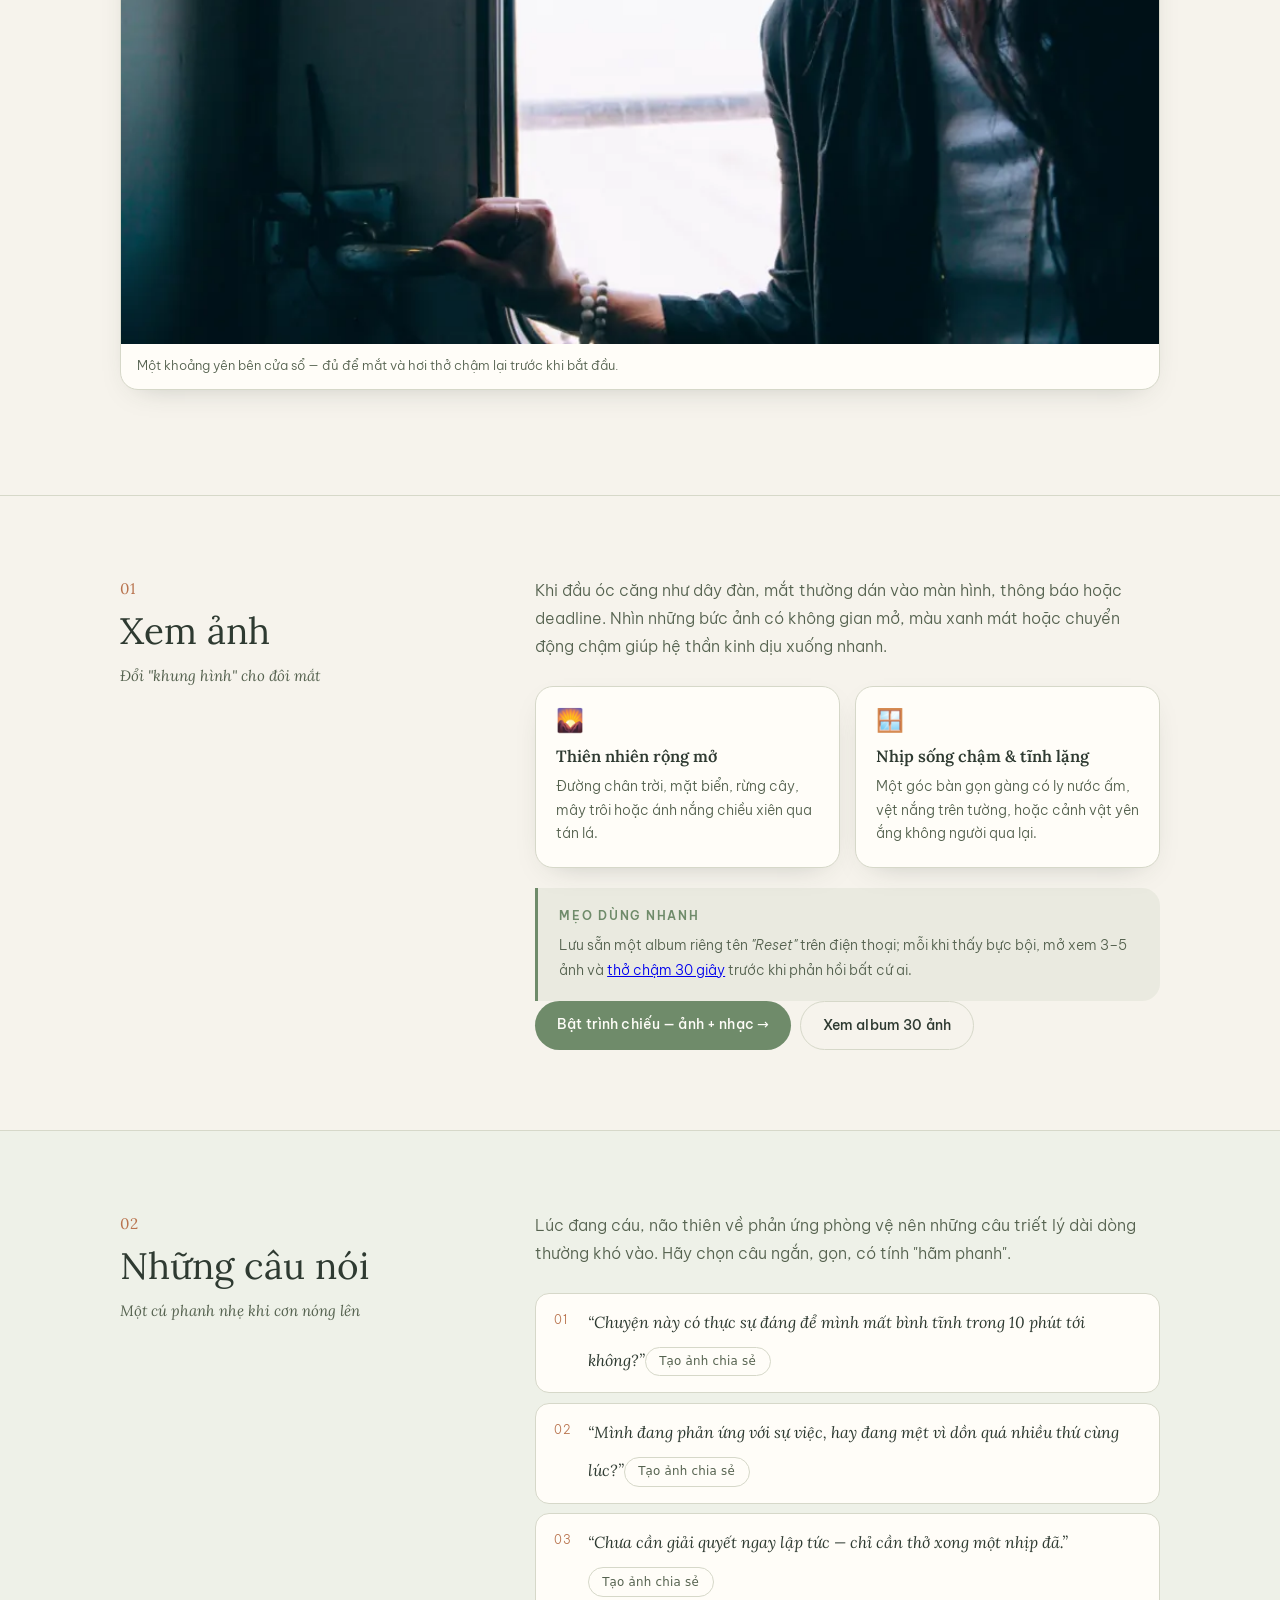
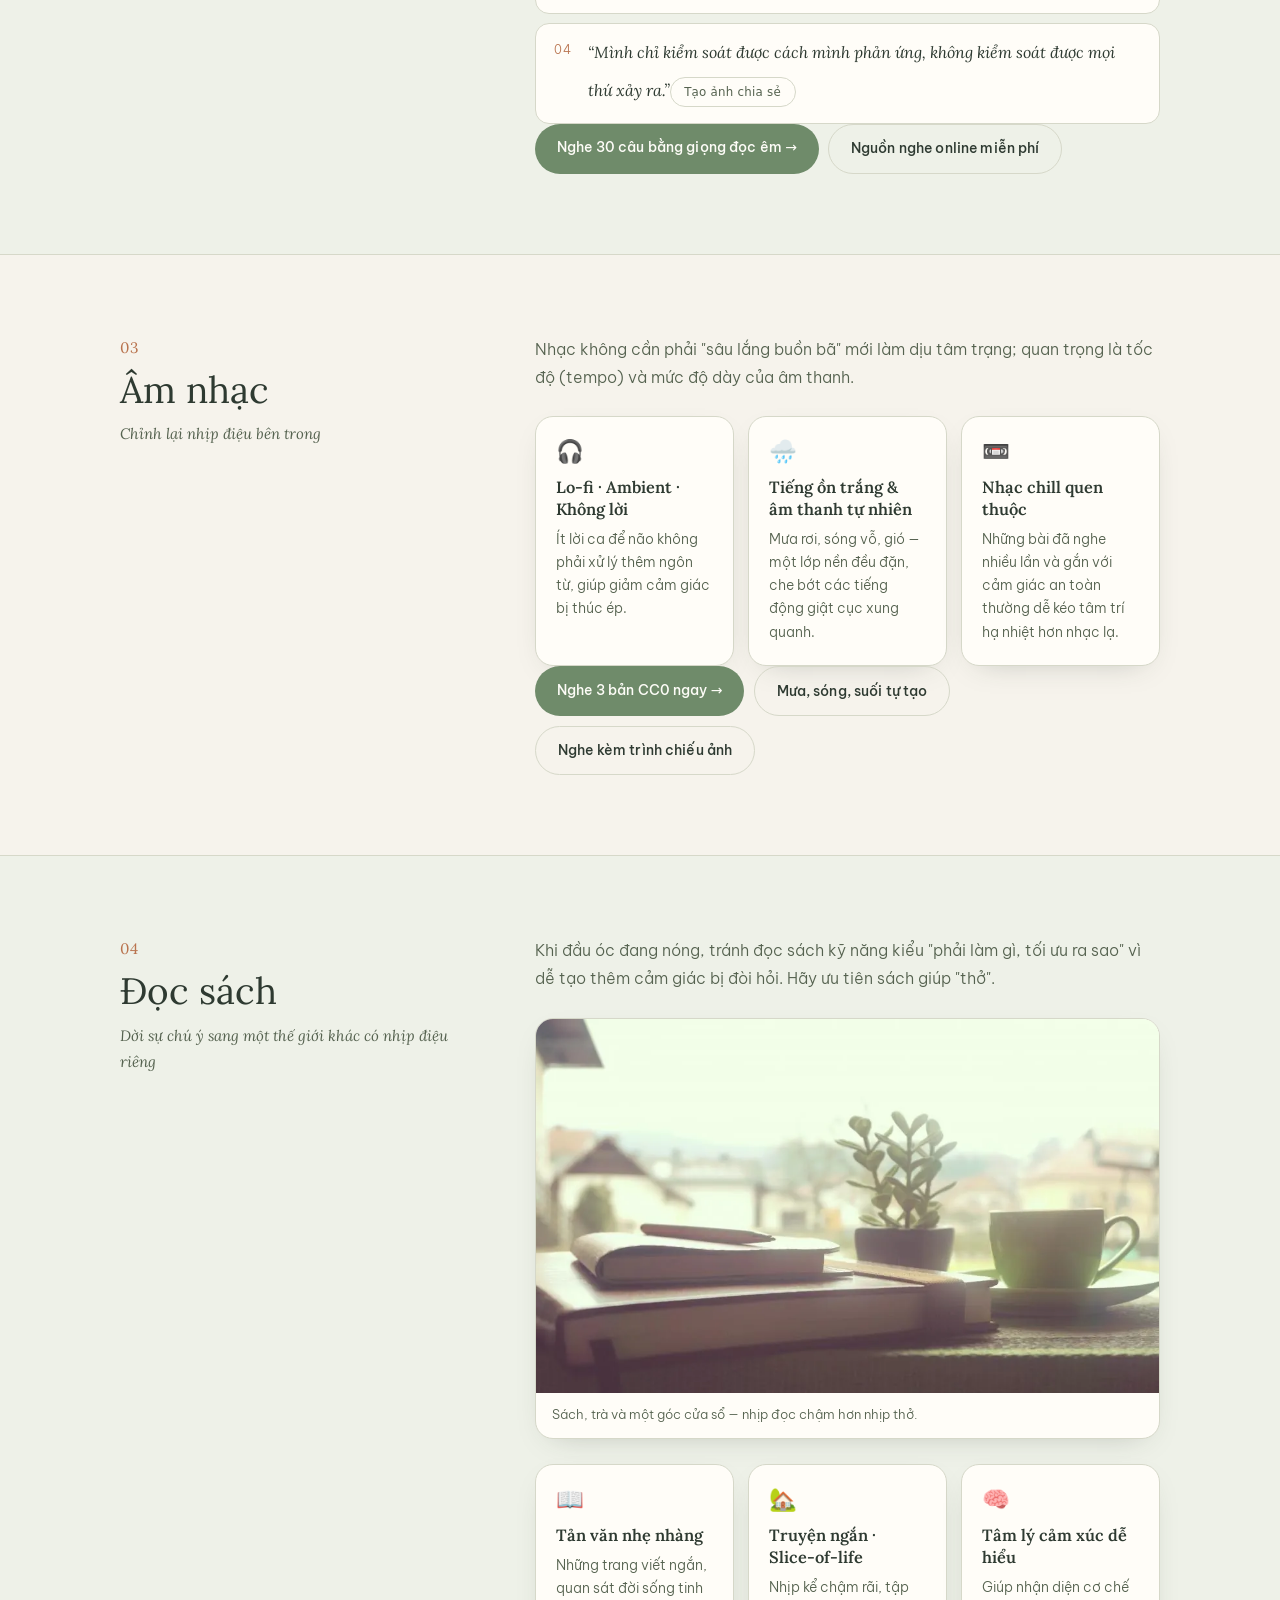
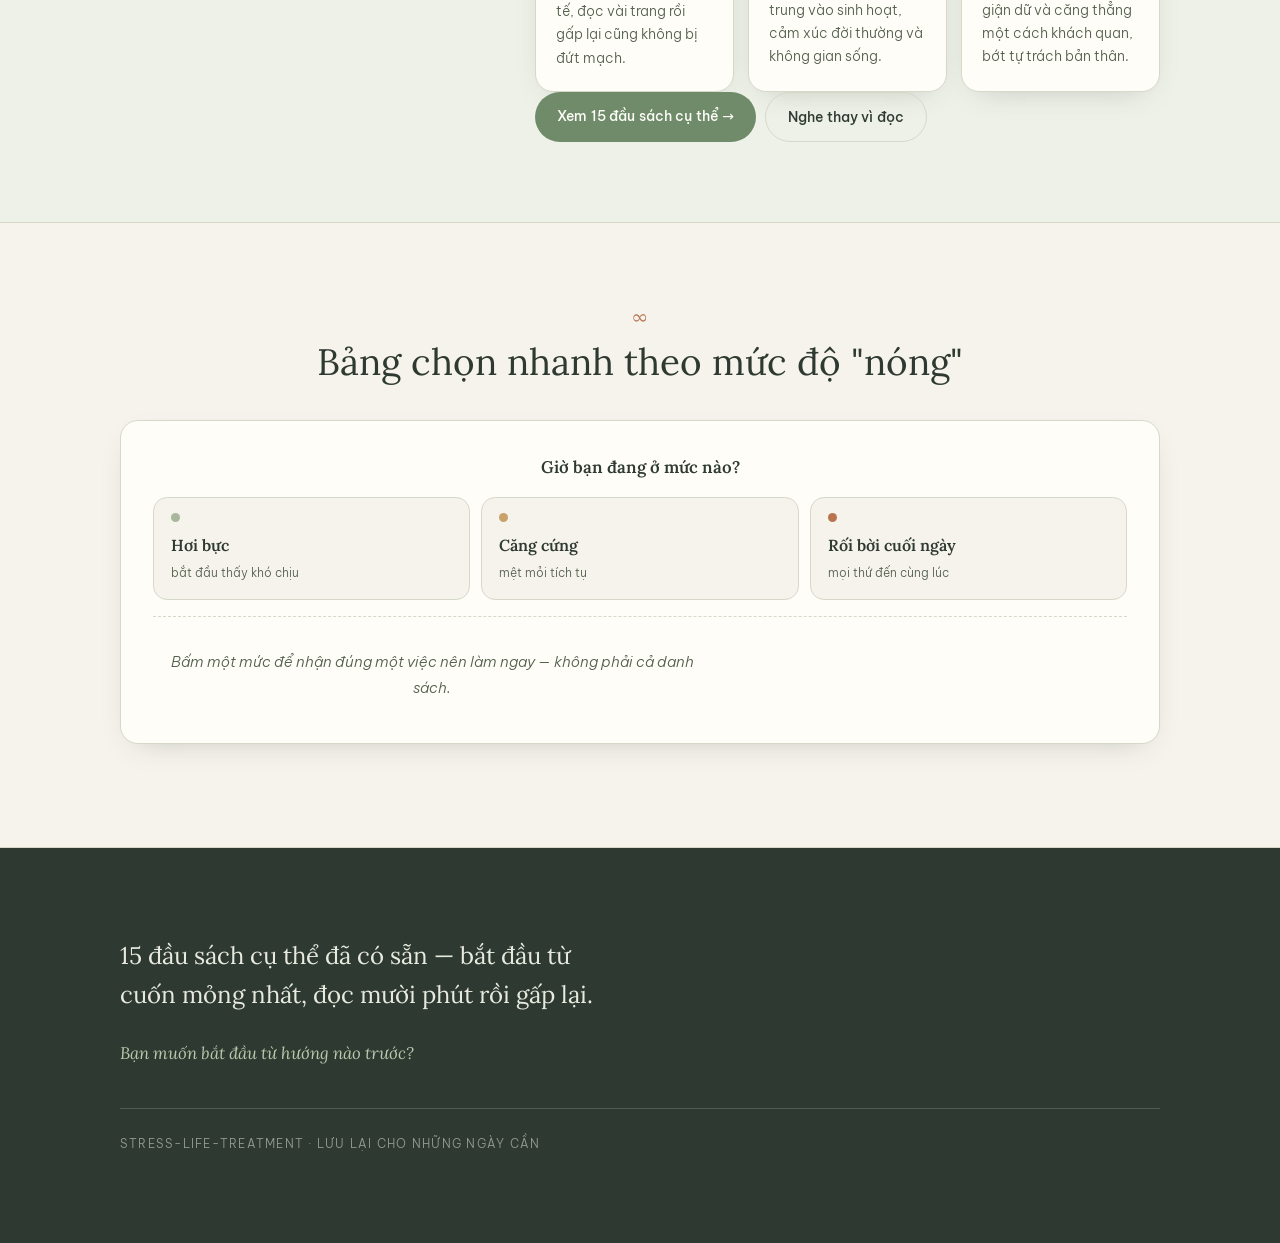
==== commit 46bf7563: "Explain the stress response and when to seek help Refs #16" ====
--- a/index.html
+++ b/index.html
@@ -76,6 +76,7 @@
         <a href="nhat-ky.html">Nhật ký 30 giây</a>
         <a href="hoan-lo.html">Hoãn lo 10 phút</a>
         <a href="hieu-lo-au.html">Hiểu vòng lặp lo âu</a>
+        <a href="hieu-stress.html">Hiểu cơn căng thẳng</a>
       </nav>
     </div>
   </header>
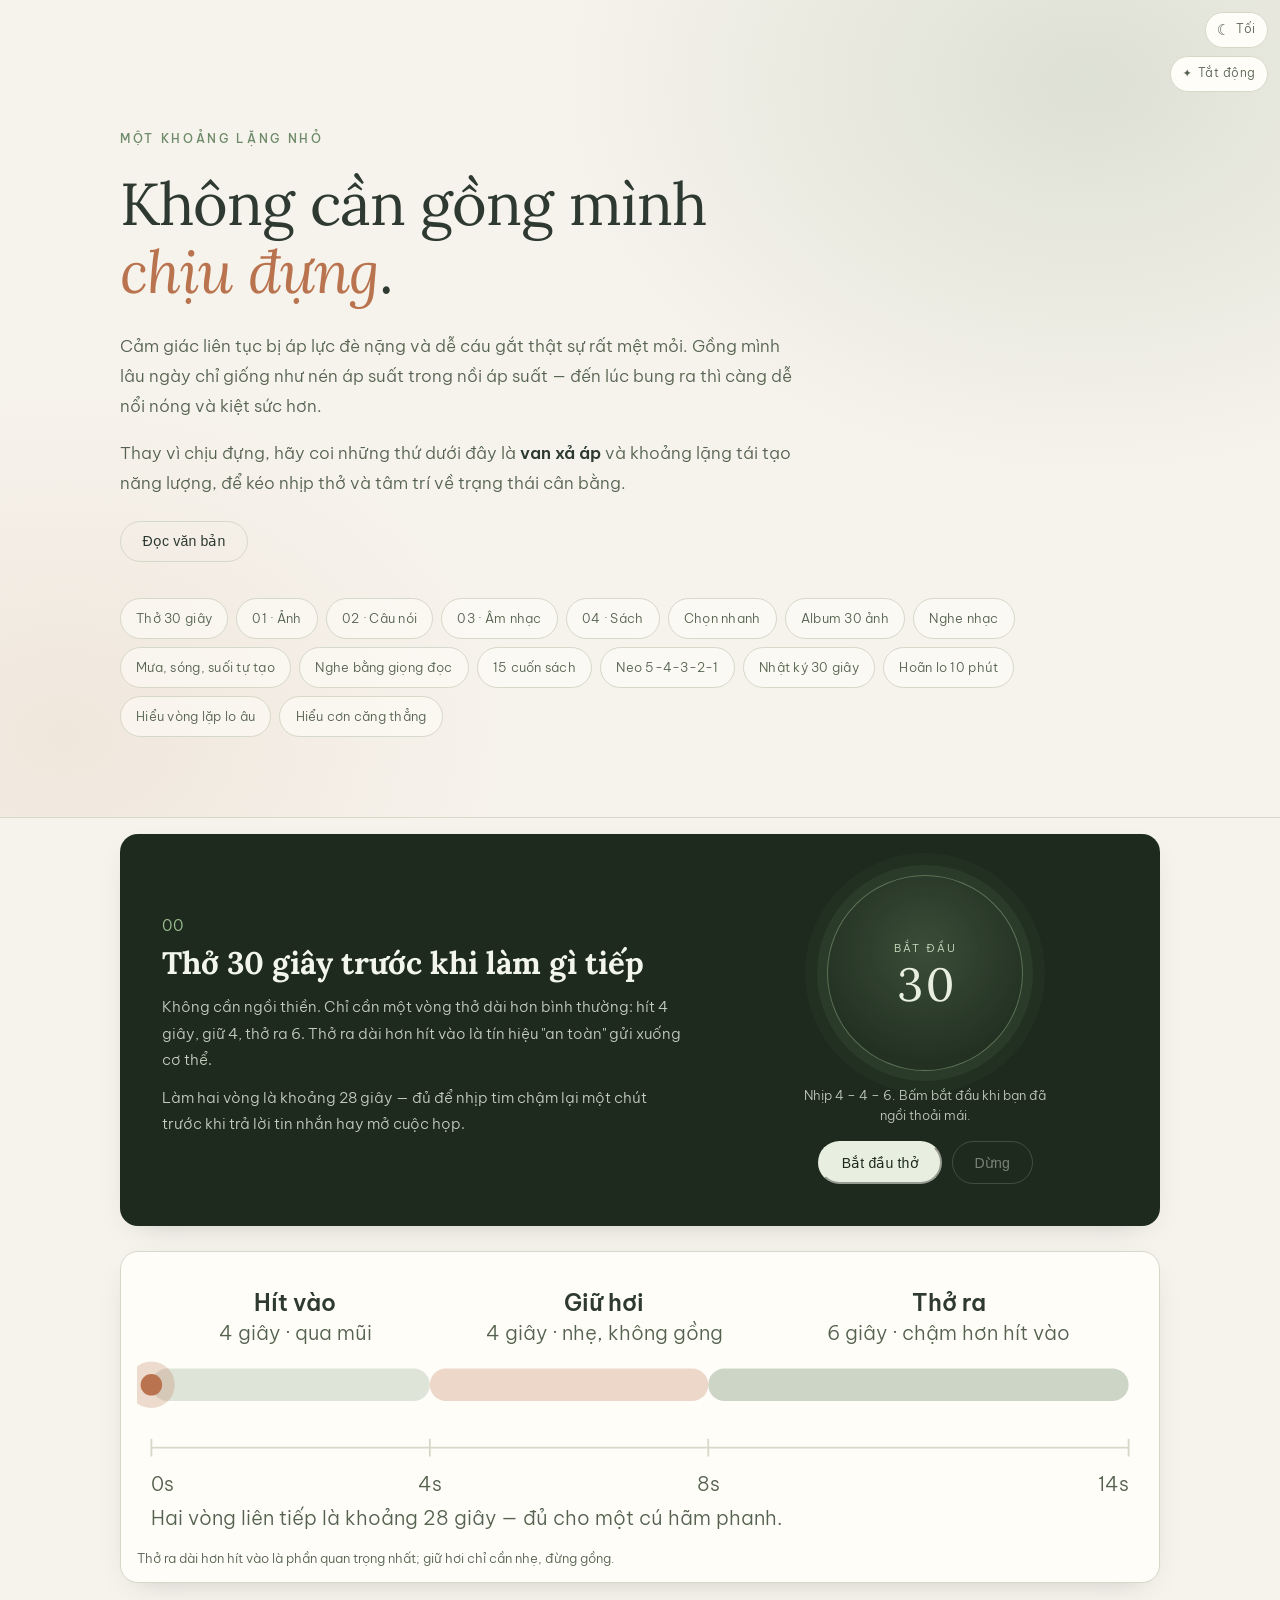
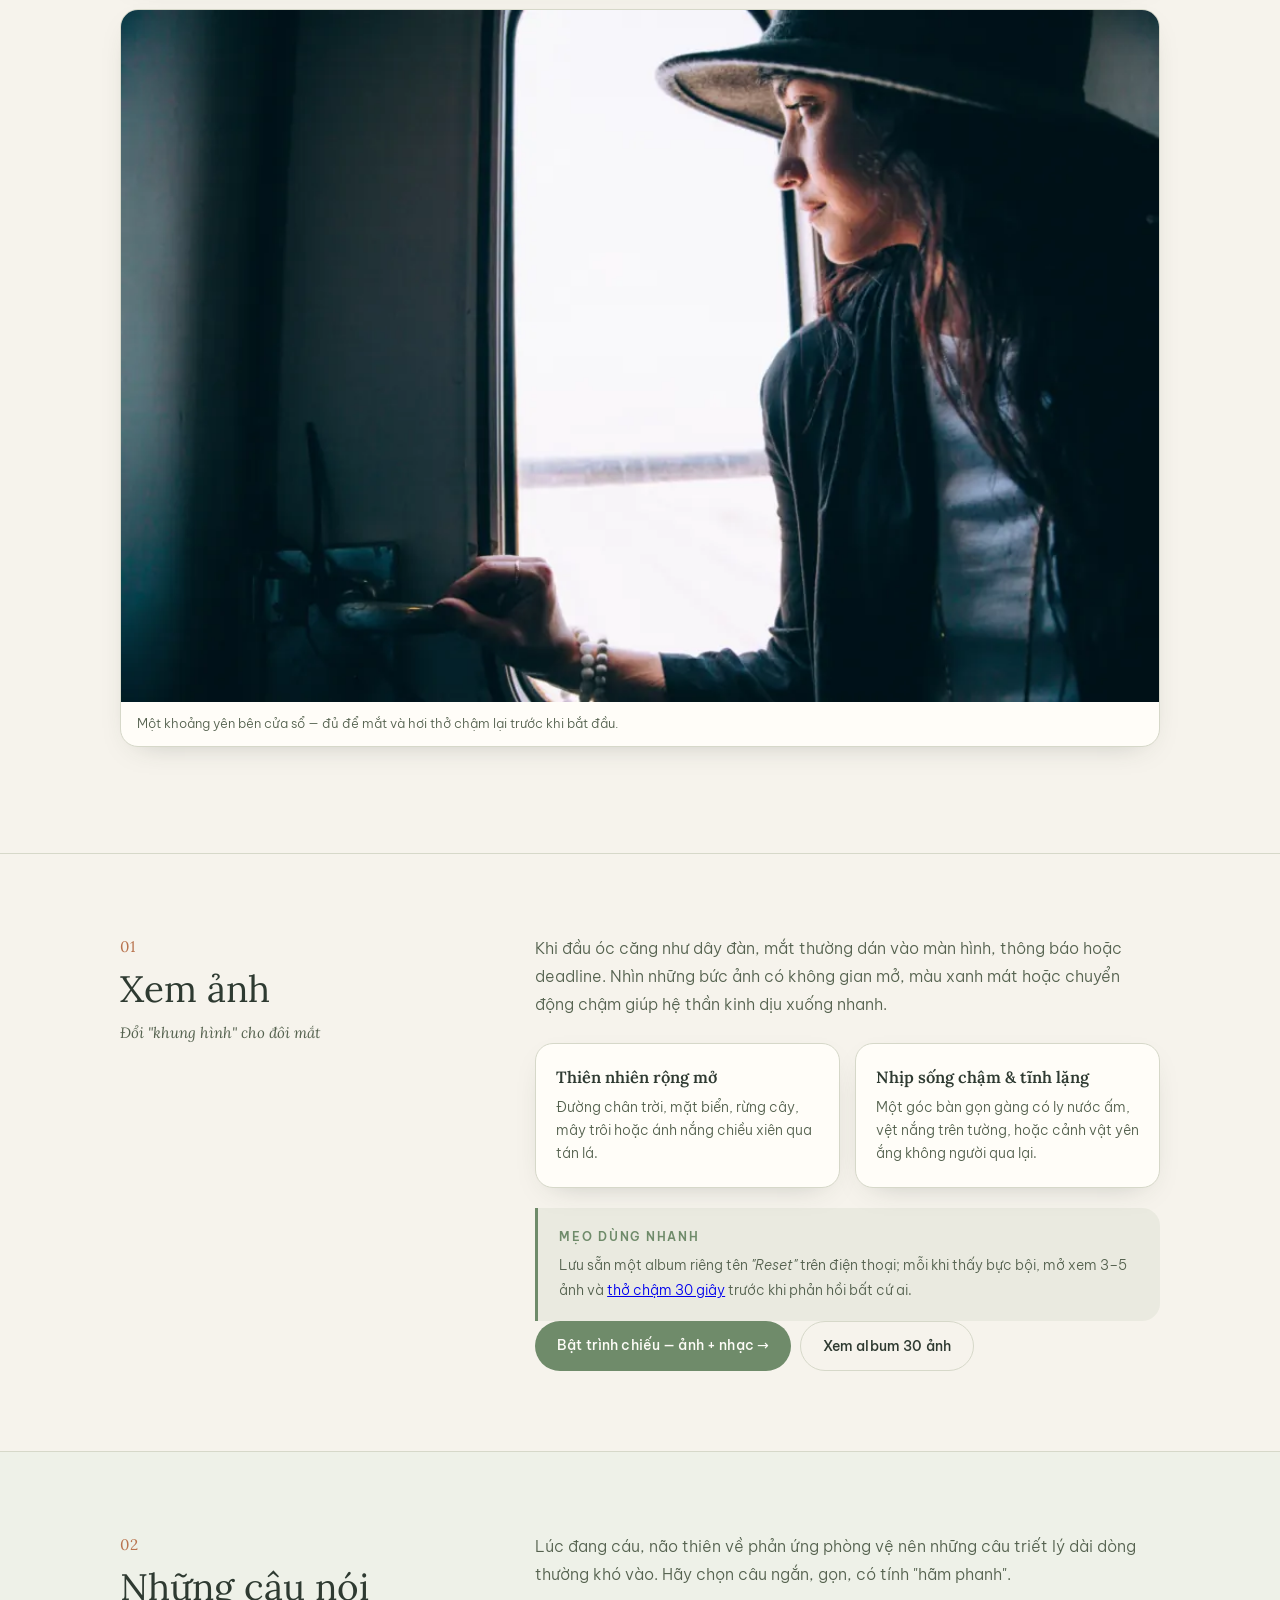
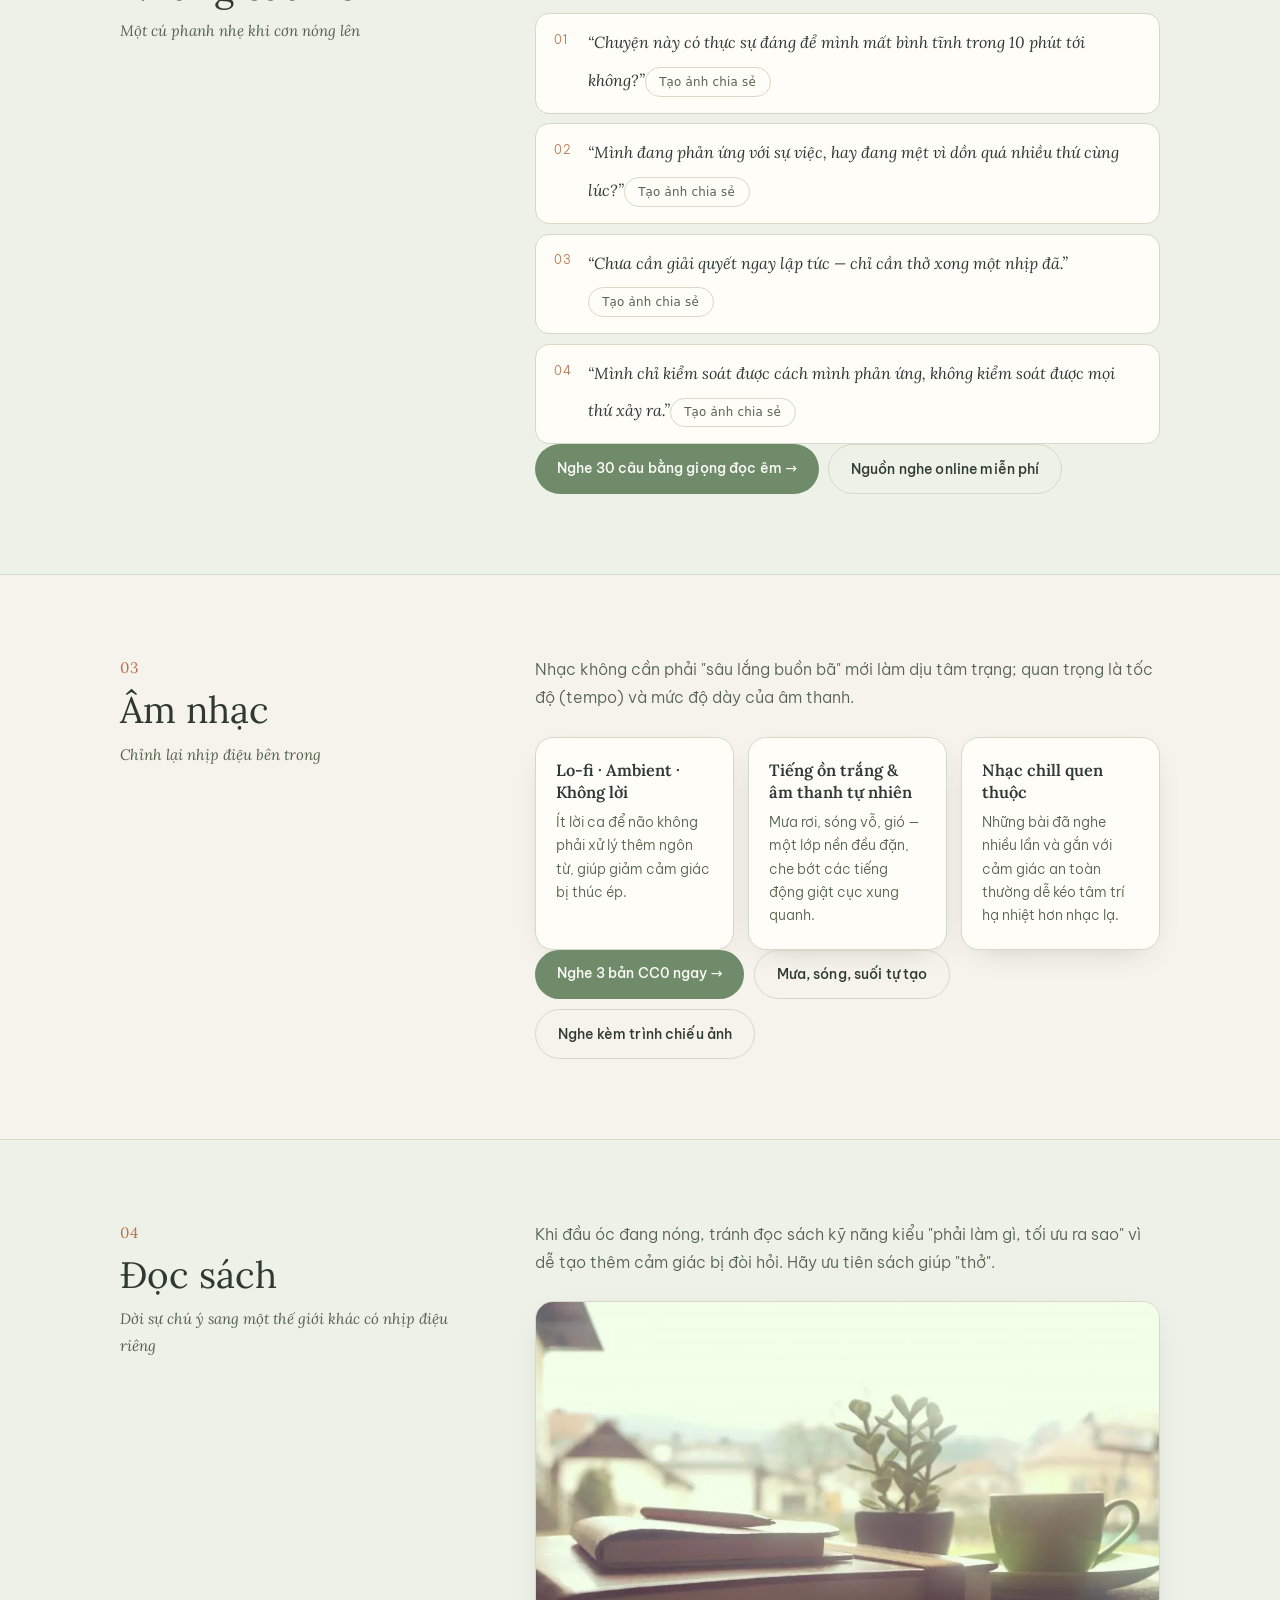
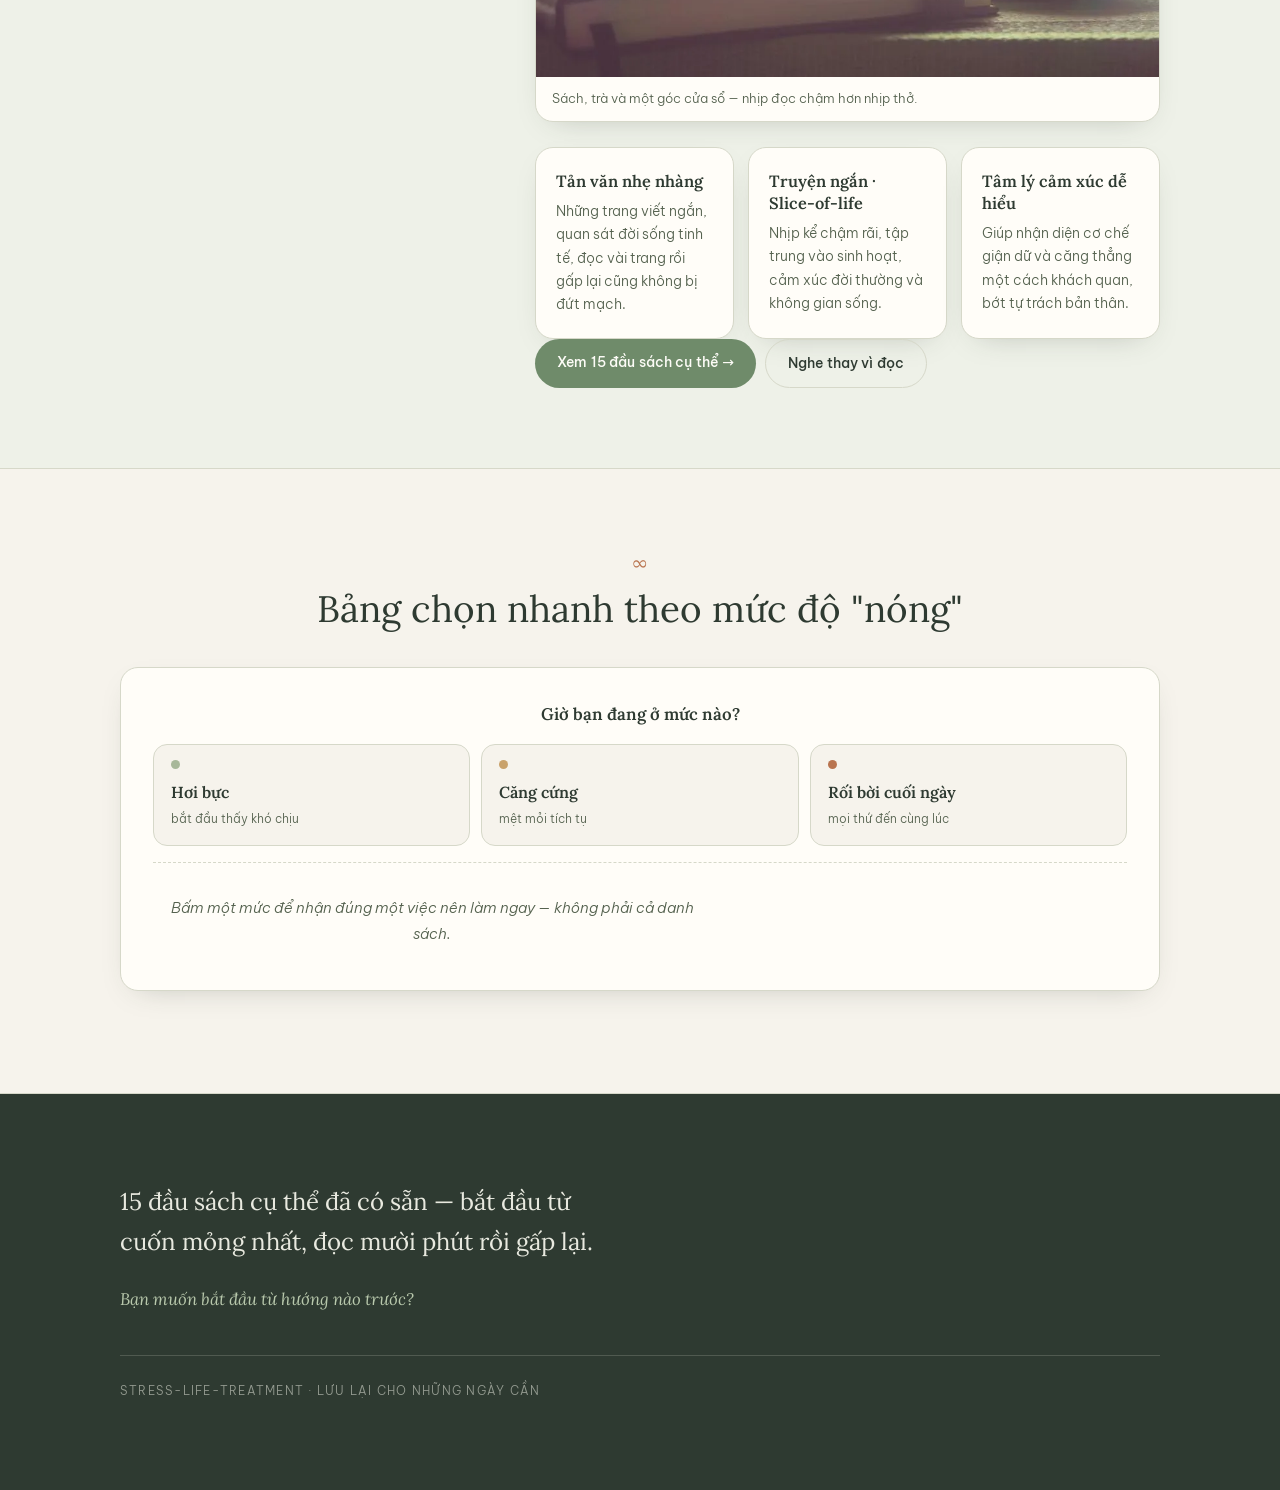
==== commit c1cd4cc0: "Add SVG diagrams for breathing, stress branches and body map Thay các icon emoji trang trí bằng khoả" ====
--- a/index.html
+++ b/index.html
@@ -116,6 +116,37 @@
           </div>
         </div>
 
+        <figure class="diagram diagram-breath anim-loop">
+          <svg viewBox="0 0 560 150" role="img" aria-labelledby="d-breath-title d-breath-desc">
+            <title id="d-breath-title">Sơ đồ nhịp thở 4 – 4 – 6</title>
+            <desc id="d-breath-desc">Hít vào 4 giây, giữ hơi 4 giây, thở ra chậm trong 6 giây; một vòng mất 14 giây.</desc>
+            <text class="t-label" x="88" y="24" text-anchor="middle">Hít vào</text>
+            <text class="t-small" x="88" y="40" text-anchor="middle">4 giây · qua mũi</text>
+            <text class="t-label" x="260" y="24" text-anchor="middle">Giữ hơi</text>
+            <text class="t-small" x="260" y="40" text-anchor="middle">4 giây · nhẹ, không gồng</text>
+            <text class="t-label" x="452" y="24" text-anchor="middle">Thở ra</text>
+            <text class="t-small" x="452" y="40" text-anchor="middle">6 giây · chậm hơn hít vào</text>
+
+            <rect class="seg" x="8" y="56" width="155" height="18" rx="9" />
+            <rect class="seg seg-hold" x="163" y="56" width="155" height="18" rx="9" />
+            <rect class="seg seg-out" x="318" y="56" width="234" height="18" rx="9" />
+
+            <g class="marker-wrap">
+              <circle class="marker-halo" cx="8" cy="65" r="13" />
+              <circle class="marker" cx="8" cy="65" r="6" />
+            </g>
+
+            <path d="M8 100H552" stroke="var(--line)" stroke-width="1" />
+            <path d="M8 95v10M163 95v10M318 95v10M552 95v10" stroke="var(--line)" stroke-width="1" />
+            <text class="t-small" x="8" y="124">0s</text>
+            <text class="t-small" x="163" y="124" text-anchor="middle">4s</text>
+            <text class="t-small" x="318" y="124" text-anchor="middle">8s</text>
+            <text class="t-small" x="552" y="124" text-anchor="end">14s</text>
+            <text class="t-small" x="8" y="143">Hai vòng liên tiếp là khoảng 28 giây — đủ cho một cú hãm phanh.</text>
+          </svg>
+          <figcaption>Thở ra dài hơn hít vào là phần quan trọng nhất; giữ hơi chỉ cần nhẹ, đừng gồng.</figcaption>
+        </figure>
+
         <figure class="minh-hoa">
           <img src="images/minh-hoa-tho-cua-so.webp" alt="Người phụ nữ ngồi yên bên cửa sổ, ánh sáng tự nhiên chiếu vào" width="960" height="640" loading="lazy" decoding="async" />
           <figcaption>Một khoảng yên bên cửa sổ — đủ để mắt và hơi thở chậm lại trước khi bắt đầu.</figcaption>
@@ -138,12 +169,10 @@
           </p>
           <ul class="cards">
             <li class="card">
-              <span class="icon" aria-hidden="true">🌄</span>
               <h3>Thiên nhiên rộng mở</h3>
               <p>Đường chân trời, mặt biển, rừng cây, mây trôi hoặc ánh nắng chiều xiên qua tán lá.</p>
             </li>
             <li class="card">
-              <span class="icon" aria-hidden="true">🪟</span>
               <h3>Nhịp sống chậm &amp; tĩnh lặng</h3>
               <p>Một góc bàn gọn gàng có ly nước ấm, vệt nắng trên tường, hoặc cảnh vật yên ắng không người qua lại.</p>
             </li>
@@ -203,17 +232,14 @@
           </p>
           <ul class="cards three">
             <li class="card">
-              <span class="icon" aria-hidden="true">🎧</span>
               <h3>Lo-fi · Ambient · Không lời</h3>
               <p>Ít lời ca để não không phải xử lý thêm ngôn từ, giúp giảm cảm giác bị thúc ép.</p>
             </li>
             <li class="card">
-              <span class="icon" aria-hidden="true">🌧️</span>
               <h3>Tiếng ồn trắng &amp; âm thanh tự nhiên</h3>
               <p>Mưa rơi, sóng vỗ, gió — một lớp nền đều đặn, che bớt các tiếng động giật cục xung quanh.</p>
             </li>
             <li class="card">
-              <span class="icon" aria-hidden="true">📼</span>
               <h3>Nhạc chill quen thuộc</h3>
               <p>Những bài đã nghe nhiều lần và gắn với cảm giác an toàn thường dễ kéo tâm trí hạ nhiệt hơn nhạc lạ.</p>
             </li>
@@ -245,17 +271,14 @@
           </figure>
           <ul class="cards three">
             <li class="card">
-              <span class="icon" aria-hidden="true">📖</span>
               <h3>Tản văn nhẹ nhàng</h3>
               <p>Những trang viết ngắn, quan sát đời sống tinh tế, đọc vài trang rồi gấp lại cũng không bị đứt mạch.</p>
             </li>
             <li class="card">
-              <span class="icon" aria-hidden="true">🏡</span>
               <h3>Truyện ngắn · Slice-of-life</h3>
               <p>Nhịp kể chậm rãi, tập trung vào sinh hoạt, cảm xúc đời thường và không gian sống.</p>
             </li>
             <li class="card">
-              <span class="icon" aria-hidden="true">🧠</span>
               <h3>Tâm lý cảm xúc dễ hiểu</h3>
               <p>Giúp nhận diện cơ chế giận dữ và căng thẳng một cách khách quan, bớt tự trách bản thân.</p>
             </li>
@@ -385,8 +408,7 @@
   </footer>
 
   <script src="theme.js"></script>
-
-  
+  <script src="motion.js"></script>
 
   <script>
   (function () {
--- a/styles.css
+++ b/styles.css
@@ -2959,3 +2959,195 @@
 @media (prefers-reduced-motion: reduce) {
   .q-share, .share-format-btn { transition: none; }
 }
+
+/* ---------- Hệ minh họa SVG & chuyển động nhẹ ---------- */
+
+.diagram {
+  margin: 1.6rem 0;
+  padding: 1rem 1rem 0.85rem;
+  background: var(--card);
+  border: 1px solid var(--line);
+  border-radius: var(--radius);
+  box-shadow: var(--shadow);
+}
+
+.diagram svg { display: block; width: 100%; height: auto; }
+
+.diagram text {
+  font-family: "Be Vietnam Pro", system-ui, -apple-system, sans-serif;
+  font-size: 13px;
+  fill: var(--ink);
+}
+
+.diagram .t-small { font-size: 11px; fill: var(--ink-soft); }
+.diagram .t-label { font-size: 13px; font-weight: 600; }
+.diagram .t-serif { font-family: "Lora", Georgia, serif; }
+
+.diagram figcaption {
+  padding-top: 0.65rem;
+  font-size: 0.82rem;
+  line-height: 1.55;
+  color: var(--ink-soft);
+}
+
+/* Chỉ chạy khi khối đang trong màn hình; JS bật .is-visible. */
+.anim-loop * { animation-play-state: paused; }
+.anim-loop.is-visible * { animation-play-state: running; }
+
+/* Sơ đồ thở 4–4–6 */
+.diagram-breath .seg { fill: var(--accent); opacity: 0.22; }
+.diagram-breath .seg-hold { fill: var(--accent-warm); opacity: 0.28; }
+.diagram-breath .seg-out { fill: var(--accent); opacity: 0.35; }
+.diagram-breath .marker { fill: var(--accent-warm); }
+.diagram-breath .marker-halo { fill: var(--accent-warm); opacity: 0.25; }
+.diagram-breath .marker-wrap { animation: breath-travel 14s linear infinite; }
+.diagram-breath .marker-halo { animation: breath-halo 14s ease-in-out infinite; transform-box: fill-box; transform-origin: center; }
+
+@keyframes breath-travel {
+  0% { transform: translateX(0); }
+  28.6% { transform: translateX(155px); }
+  57.1% { transform: translateX(311px); }
+  100% { transform: translateX(544px); }
+}
+
+@keyframes breath-halo {
+  0%, 100% { transform: scale(0.7); opacity: 0.15; }
+  25% { transform: scale(1.35); opacity: 0.3; }
+}
+
+/* Sơ đồ 3 nhánh */
+.branch-node { fill: var(--accent); fill-opacity: 0.14; stroke: var(--accent); }
+.branch-line { fill: none; stroke: var(--line); stroke-width: 2; stroke-dasharray: 4 5; }
+.branch-box { fill: var(--card); stroke: var(--line); }
+.branch-box-a { stroke: var(--accent-warm); }
+.branch-num { fill: var(--accent-warm); }
+.branch-num-text { fill: var(--invert-ink); font-size: 11px; font-weight: 600; }
+
+/* Bản đồ cơ thể */
+.body-map {
+  display: grid;
+  grid-template-columns: minmax(0, 230px) minmax(0, 1fr);
+  gap: 1.1rem 1.6rem;
+  align-items: center;
+}
+
+.body-map > svg { max-width: 230px; margin: 0 auto; width: 100%; height: auto; overflow: visible; }
+
+.body-map .silhouette {
+  fill: var(--accent);
+  fill-opacity: 0.1;
+  stroke: var(--line);
+  stroke-width: 2;
+  stroke-linejoin: round;
+}
+
+.body-map .hotspot { cursor: pointer; transition: opacity 0.2s; }
+
+.body-map .hotspot circle.dot { fill: var(--card); stroke: var(--accent-warm); stroke-width: 2; }
+.body-map .hotspot circle.ring {
+  fill: none;
+  stroke: var(--accent-warm);
+  stroke-width: 1.4;
+  opacity: 0.45;
+  transform-box: fill-box;
+  transform-origin: center;
+  animation: hotspot-pulse 3.2s ease-out infinite;
+}
+.body-map .hotspot text { font-size: 10px; font-weight: 600; fill: var(--ink); }
+.body-map .hotspot:hover circle.dot,
+.body-map .hotspot:focus-visible circle.dot,
+.body-map .hotspot.is-active circle.dot { fill: var(--accent-warm); }
+.body-map .hotspot:hover text,
+.body-map .hotspot:focus-visible text,
+.body-map .hotspot.is-active text { fill: var(--invert-ink); }
+.body-map .hotspot:focus { outline: none; }
+.body-map .hotspot:focus-visible circle.dot { stroke: var(--ink); stroke-width: 3; }
+
+@keyframes hotspot-pulse {
+  0% { transform: scale(0.85); opacity: 0.55; }
+  70%, 100% { transform: scale(1.7); opacity: 0; }
+}
+
+.body-map-legend { list-style: none; margin: 0; padding: 0; display: grid; gap: 0.4rem; }
+
+.body-map-legend button {
+  display: flex;
+  align-items: center;
+  gap: 0.6rem;
+  width: 100%;
+  padding: 0.5rem 0.65rem;
+  border: 1px solid var(--line);
+  border-radius: 10px;
+  background: var(--bg);
+  color: var(--ink);
+  font: inherit;
+  font-size: 0.84rem;
+  text-align: left;
+  cursor: pointer;
+}
+
+.body-map-legend button:hover,
+.body-map-legend button:focus-visible { border-color: var(--accent-warm); background: var(--bg-alt); }
+.body-map-legend .num {
+  flex: none;
+  width: 1.4rem;
+  height: 1.4rem;
+  display: grid;
+  place-items: center;
+  border-radius: 50%;
+  background: var(--accent-warm);
+  color: var(--invert-ink);
+  font-size: 0.72rem;
+  font-weight: 600;
+}
+
+.body-map-status { margin: 0.75rem 0 0; font-size: 0.8rem; color: var(--ink-soft); min-height: 1.3em; }
+
+.card.is-flash { outline: 2px solid var(--accent-warm); outline-offset: 3px; }
+
+/* Nút bật/tắt chuyển động, nằm dưới nút đổi giao diện */
+.motion-toggle {
+  position: fixed;
+  top: calc(3.5rem + env(safe-area-inset-top));
+  right: calc(0.75rem + env(safe-area-inset-right));
+  z-index: 30;
+  display: inline-flex;
+  align-items: center;
+  gap: 0.35rem;
+  padding: 0.4rem 0.7rem;
+  border-radius: 999px;
+  border: 1px solid var(--line);
+  background: var(--card);
+  color: var(--ink-soft);
+  font: inherit;
+  font-size: 0.74rem;
+  letter-spacing: 0.04em;
+  cursor: pointer;
+  box-shadow: var(--shadow);
+  transition: background 0.25s, color 0.25s, border-color 0.25s;
+}
+
+.motion-toggle:hover { color: var(--ink); border-color: var(--accent); }
+.motion-toggle:focus-visible { outline: 2px solid var(--accent); outline-offset: 2px; }
+.motion-icon { font-size: 0.7rem; line-height: 1; }
+
+@media (max-width: 560px) {
+  .motion-text { display: none; }
+  .motion-toggle { padding: 0.42rem 0.55rem; }
+}
+
+body.less-motion *,
+body.less-motion *::before,
+body.less-motion *::after { animation-play-state: paused !important; }
+
+@media (prefers-reduced-motion: reduce) {
+  .anim-loop *, .body-map .hotspot circle.ring { animation: none !important; }
+  body.less-motion * { animation: none !important; }
+}
+
+@media (max-width: 620px) {
+  .body-map { grid-template-columns: 1fr; }
+  .body-map > svg { max-width: 200px; }
+}
+
+.body-map figcaption { grid-column: 1 / -1; }
